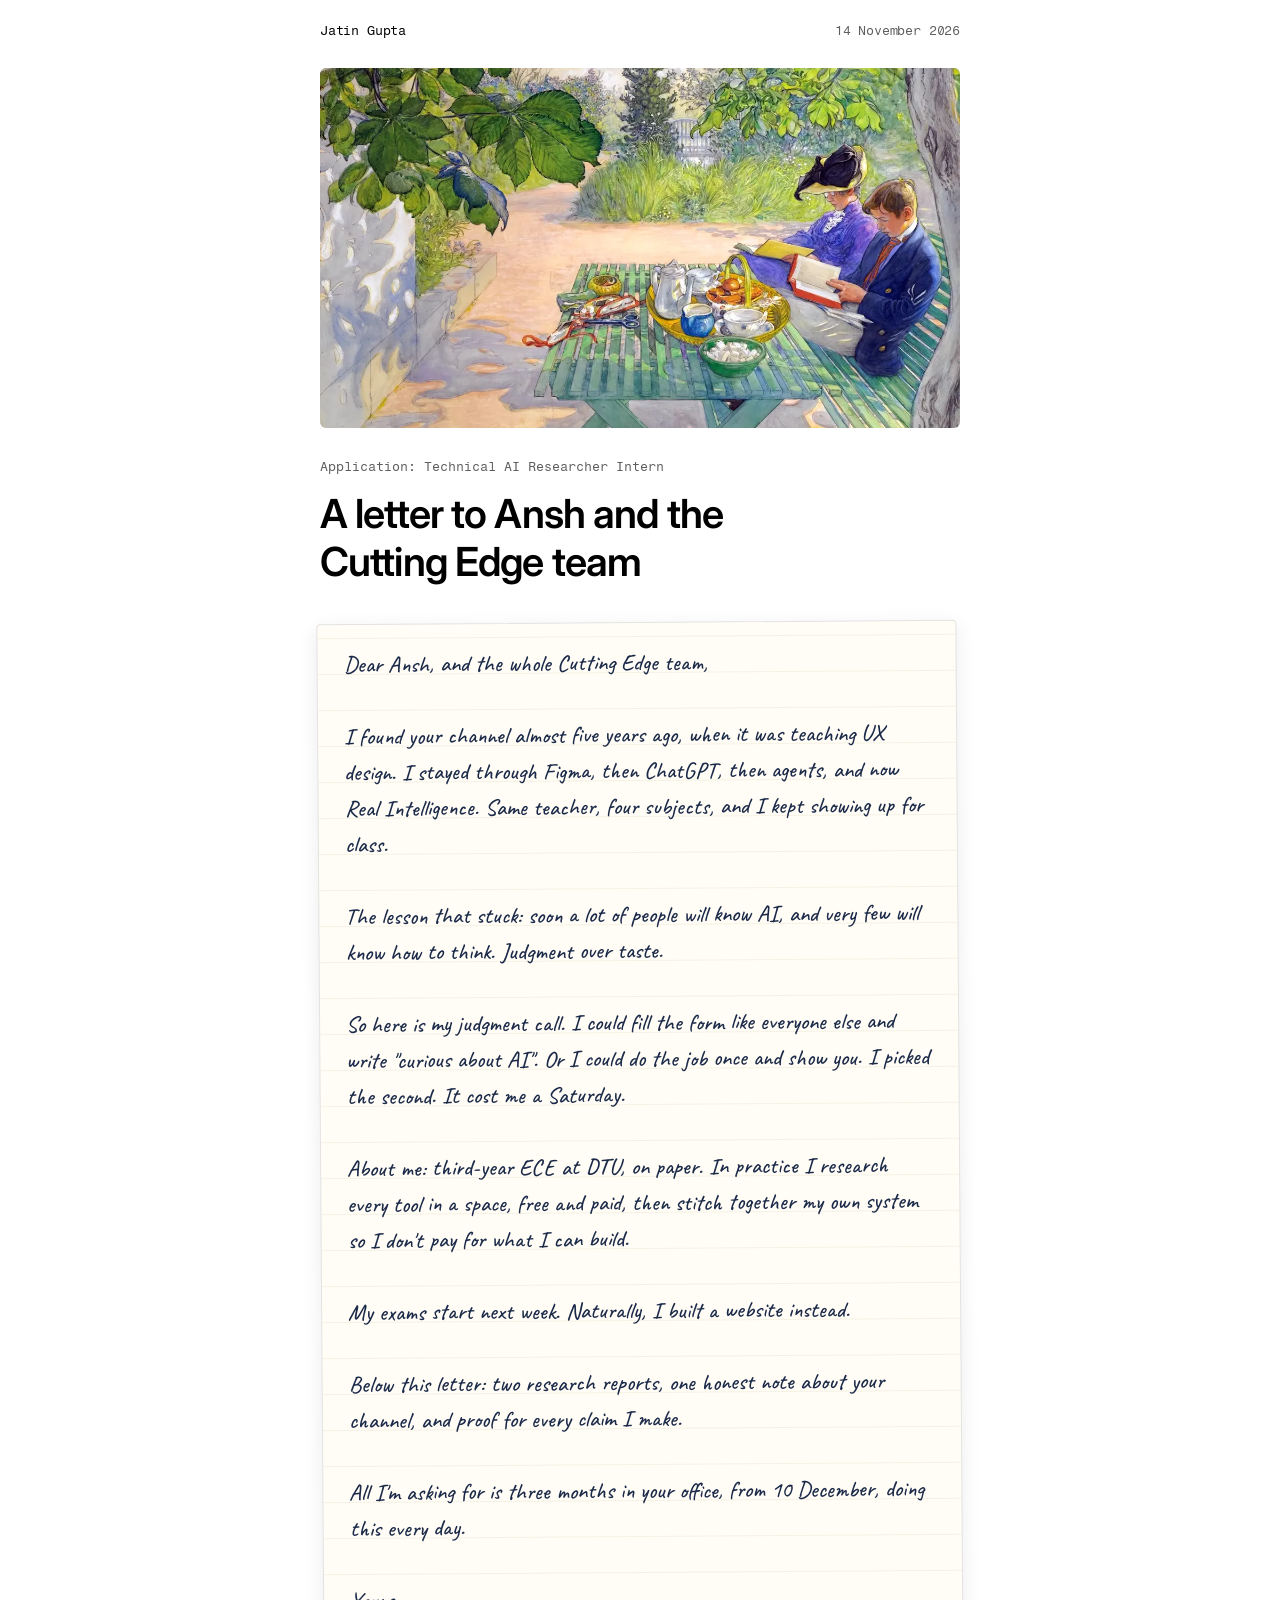
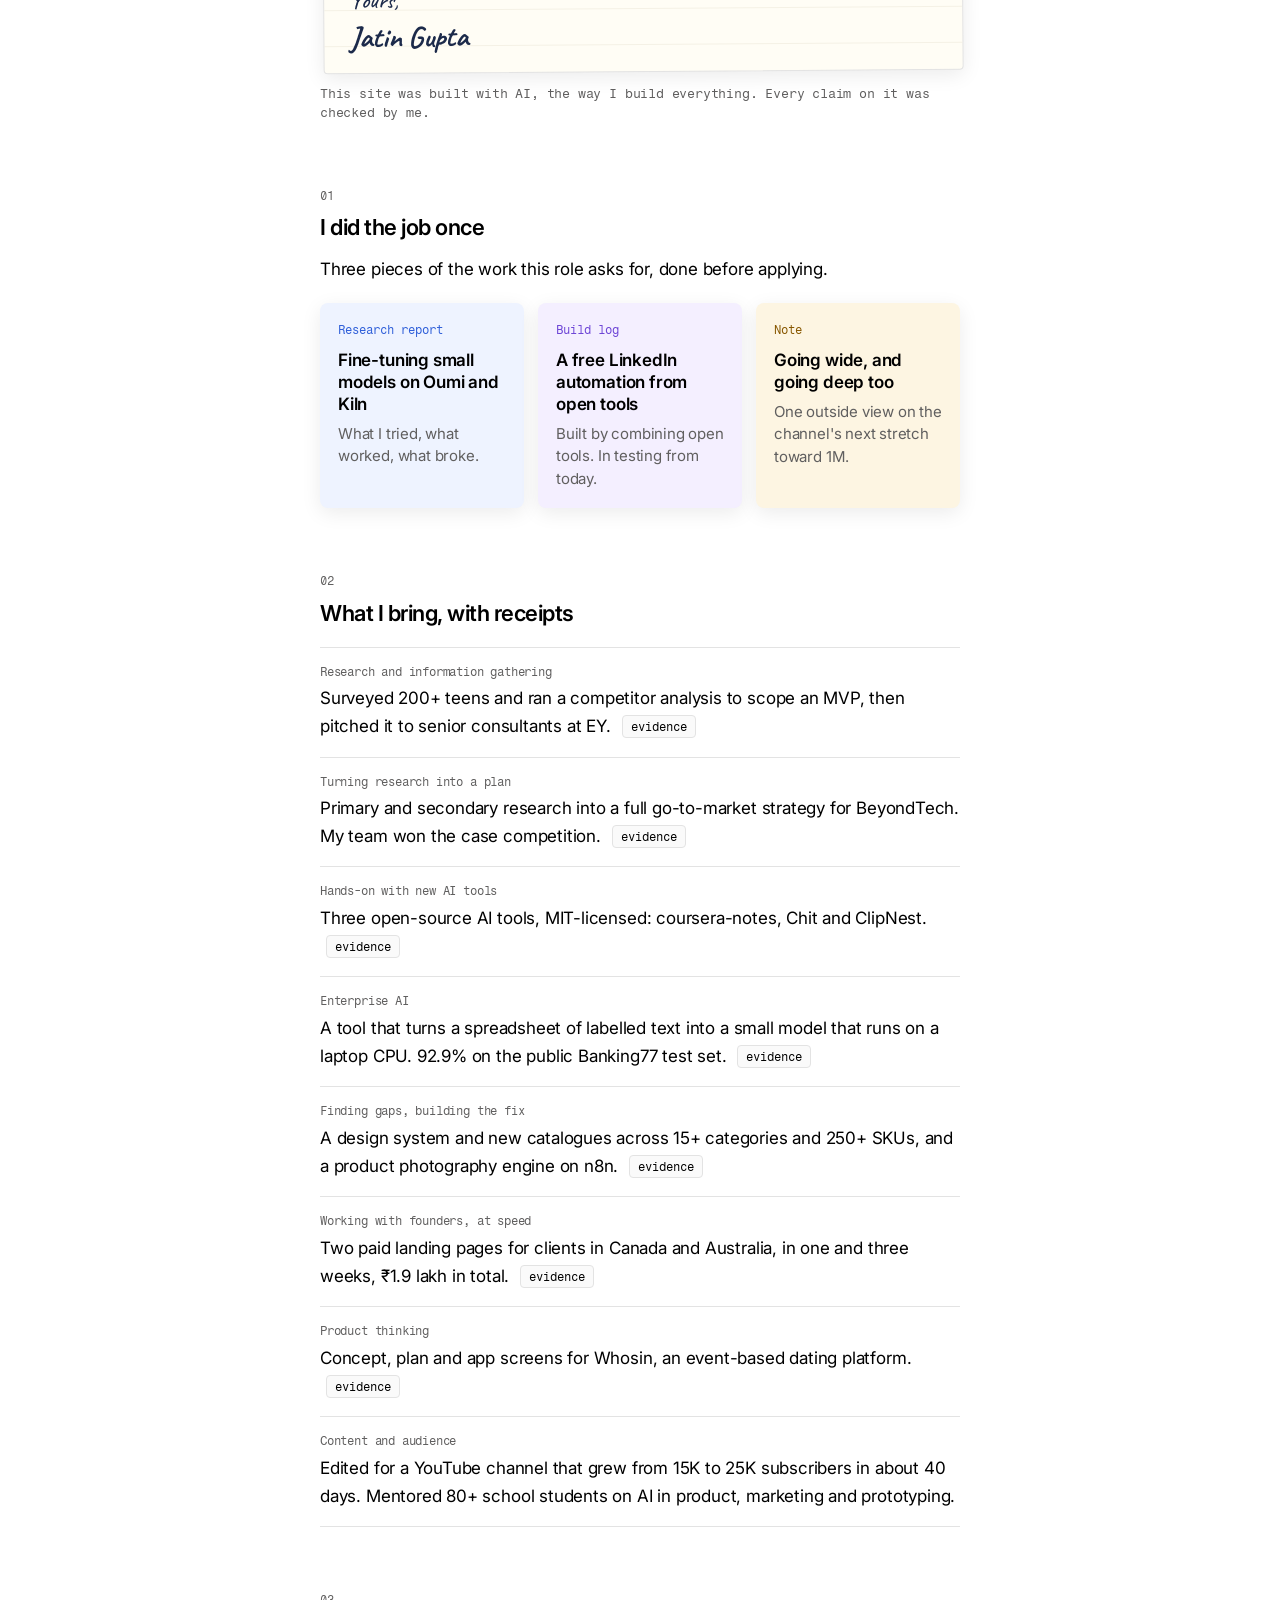
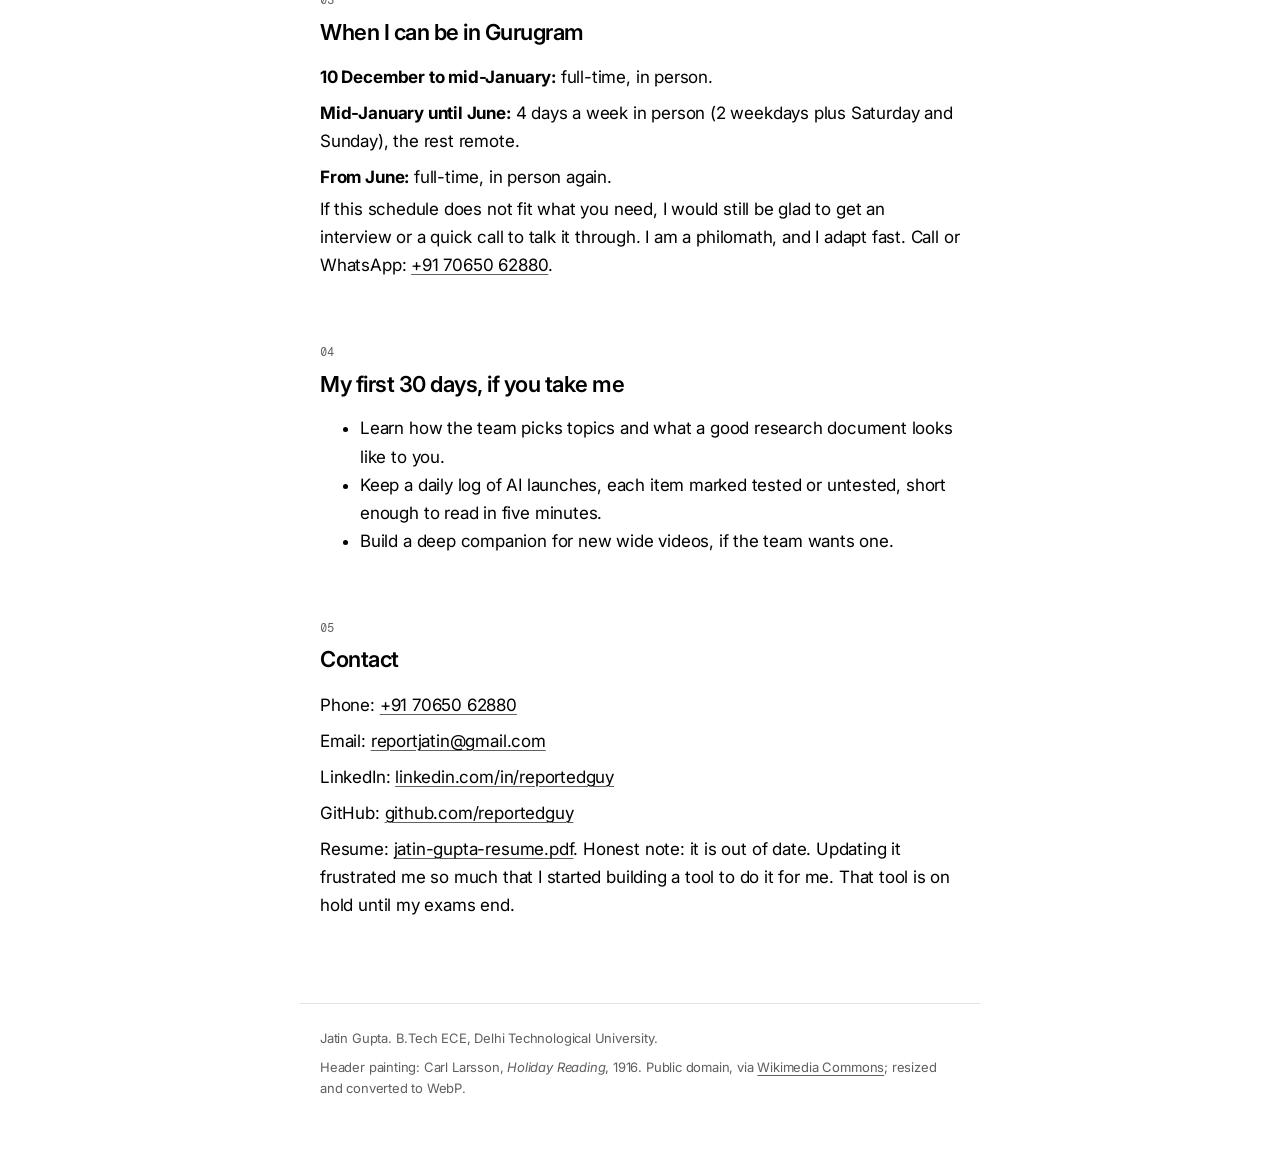
==== index.html @ 4904920e "Add call request and mobile number Co-Authored-By: Claude Fable 5.2 <noreply@anthropic.com>" ====
<!doctype html>
<html lang="en">
<head>
<meta charset="utf-8">
<meta name="viewport" content="width=device-width, initial-scale=1">
<title>Letter to Cutting Edge</title>
<meta name="description" content="Jatin Gupta's application for the Technical AI Researcher Intern role at The Cutting Edge Group, with the work behind it.">
<link rel="preconnect" href="https://fonts.googleapis.com">
<link rel="stylesheet" href="https://fonts.googleapis.com/css2?family=Caveat:wght@500;700&display=swap">
<link rel="stylesheet" href="assets/site.css">
</head>
<body>

<header class="site-head">
  <a href="index.html">Jatin Gupta</a>
  <span>14 November 2026</span>
</header>

<main class="wrap">

  <section class="hero">
    <figure>
      <img src="assets/art/reading.webp" width="1200" height="822" alt="Carl Larsson, Holiday Reading (1916): a girl reading on a sunlit wooden porch">
    </figure>
    <p class="kicker">Application: Technical AI Researcher Intern</p>
    <h1>A letter to Ansh and the Cutting Edge team</h1>
  </section>

  <section class="letter" aria-label="Letter">
    <div class="letter-body">
      <p>Dear Ansh, and the whole Cutting Edge team,</p>
      <p>I found your channel almost five years ago, when it was teaching UX design. I stayed through Figma, then ChatGPT, then agents, and now Real Intelligence. Same teacher, four subjects, and I kept showing up for class.</p>
      <p>The lesson that stuck: soon a lot of people will know AI, and very few will know how to think. Judgment over taste.</p>
      <p>So here is my judgment call. I could fill the form like everyone else and write "curious about AI". Or I could do the job once and show you. I picked the second. It cost me a Saturday.</p>
      <p>About me: third-year ECE at DTU, on paper. In practice I research every tool in a space, free and paid, then stitch together my own system so I don't pay for what I can build.</p>
      <p>My exams start next week. Naturally, I built a website instead.</p>
      <p>Below this letter: two research reports, one honest note about your channel, and proof for every claim I make.</p>
      <p>All I'm asking for is three months in your office, from 10 December, doing this every day.</p>
      <p>Yours,</p>
    </div>
    <p class="sign">Jatin Gupta</p>
  </section>
  <p class="letter-note">This site was built with AI, the way I build everything. Every claim on it was checked by me.</p>

  <span class="label">01</span>
  <h2>I did the job once</h2>
  <p>Three pieces of the work this role asks for, done before applying.</p>
  <div class="cards">
    <a class="card t-blue" href="research/finetuning.html">
      <span class="mono">Research report</span>
      <strong>Fine-tuning small models on Oumi and Kiln</strong>
      <span>What I tried, what worked, what broke.</span>
    </a>
    <a class="card t-violet" href="research/linkedin-automation.html">
      <span class="mono">Build log</span>
      <strong>A free LinkedIn automation from open tools</strong>
      <span>Built by combining open tools. In testing from today.</span>
    </a>
    <a class="card t-amber" href="research/depth-note.html">
      <span class="mono">Note</span>
      <strong>Going wide, and going deep too</strong>
      <span>One outside view on the channel's next stretch toward 1M.</span>
    </a>
  </div>

  <span class="label">02</span>
  <h2>What I bring, with receipts</h2>
  <ul class="claims">
    <li><span class="need">Research and information gathering</span>
      Surveyed 200+ teens and ran a competitor analysis to scope an MVP, then pitched it to senior consultants at EY.
      <a class="evidence" href="work/teenfit.html">evidence</a></li>
    <li><span class="need">Turning research into a plan</span>
      Primary and secondary research into a full go-to-market strategy for BeyondTech. My team won the case competition.
      <a class="evidence" href="work/gtm-case.html">evidence</a></li>
    <li><span class="need">Hands-on with new AI tools</span>
      Three open-source AI tools, MIT-licensed: coursera-notes, Chit and ClipNest.
      <a class="evidence" href="work/open-source.html">evidence</a></li>
    <li><span class="need">Enterprise AI</span>
      A tool that turns a spreadsheet of labelled text into a small model that runs on a laptop CPU. 92.9% on the public Banking77 test set.
      <a class="evidence" href="work/model-training.html">evidence</a></li>
    <li><span class="need">Finding gaps, building the fix</span>
      A design system and new catalogues across 15+ categories and 250+ SKUs, and a product photography engine on n8n.
      <a class="evidence" href="work/huminex.html">evidence</a></li>
    <li><span class="need">Working with founders, at speed</span>
      Two paid landing pages for clients in Canada and Australia, in one and three weeks, ₹1.9 lakh in total.
      <a class="evidence" href="work/agency.html">evidence</a></li>
    <li><span class="need">Product thinking</span>
      Concept, plan and app screens for Whosin, an event-based dating platform.
      <a class="evidence" href="work/whosin.html">evidence</a></li>
    <li><span class="need">Content and audience</span>
      Edited for a YouTube channel that grew from 15K to 25K subscribers in about 40 days. Mentored 80+ school students on AI in product, marketing and prototyping.</li>
  </ul>

  <span class="label">03</span>
  <h2>When I can be in Gurugram</h2>
  <ul class="facts">
    <li><strong>10 December to mid-January:</strong> full-time, in person.</li>
    <li><strong>Mid-January until June:</strong> 4 days a week in person (2 weekdays plus Saturday and Sunday), the rest remote.</li>
    <li><strong>From June:</strong> full-time, in person again.</li>
  </ul>
  <p>If this schedule does not fit what you need, I would still be glad to get an interview or a quick call to talk it through. I am a philomath, and I adapt fast. Call or WhatsApp: <a href="tel:+917065062880">+91 70650 62880</a>.</p>

  <span class="label">04</span>
  <h2>My first 30 days, if you take me</h2>
  <ul>
    <li>Learn how the team picks topics and what a good research document looks like to you.</li>
    <li>Keep a daily log of AI launches, each item marked tested or untested, short enough to read in five minutes.</li>
    <li>Build a deep companion for new wide videos, if the team wants one.</li>
  </ul>

  <span class="label">05</span>
  <h2>Contact</h2>
  <ul class="facts">
    <li>Phone: <a href="tel:+917065062880">+91 70650 62880</a></li>
    <li>Email: <a href="mailto:reportjatin@gmail.com">reportjatin@gmail.com</a></li>
    <li>LinkedIn: <a href="https://www.linkedin.com/in/reportedguy/" target="_blank" rel="noopener">linkedin.com/in/reportedguy</a></li>
    <li>GitHub: <a href="https://github.com/reportedguy" target="_blank" rel="noopener">github.com/reportedguy</a></li>
    <li>Resume: <a href="assets/jatin-gupta-resume.pdf">jatin-gupta-resume.pdf</a>. Honest note: it is out of date. Updating it frustrated me so much that I started building a tool to do it for me. That tool is on hold until my exams end.</li>
  </ul>

</main>

<footer class="site-foot">
  <p>Jatin Gupta. B.Tech ECE, Delhi Technological University.</p>
  <p>Header painting: Carl Larsson, <em>Holiday Reading</em>, 1916. Public domain, via <a href="https://commons.wikimedia.org/wiki/File:Carl_Larsson_Holiday_reading_1916.jpg" target="_blank" rel="noopener">Wikimedia Commons</a>; resized and converted to WebP.</p>
</footer>

</body>
</html>
---- assets/site.css ----
@import url('https://fonts.googleapis.com/css2?family=Fragment+Mono&family=Inter:wght@400;500;600&display=swap');

:root {
  --sans: 'Inter', ui-sans-serif, system-ui, sans-serif;
  --mono: 'Fragment Mono', ui-monospace, monospace;
  --ink: #000;
  --ink-2: #605f5f;
  --quiet: #605f5f; /* #8a8a8a fails AA on white */
  --canvas: #fff;
  --tray: #f4f4f4;
  --tray-2: #fafafa;
  --line: #e3e3e3;
  --blue: #517ffc; --blue-ink: #2f5fd9;
  --violet: #a17afc; --violet-ink: #6d45d6;
  --amber: #f2ac13; --amber-ink: #885800;
  --pink: #fc7998; --pink-ink: #c0335a;
  --olive: #d3d966; --olive-ink: #5c6116;
  --sky: #96dcff; --sky-ink: #1d6e98;
  --shadow-card: 0 5px 20px rgba(0, 0, 0, .08);
  --col: 640px;
}

* { box-sizing: border-box; }

html { min-width: 320px; -webkit-text-size-adjust: 100%; }

body {
  margin: 0;
  background: var(--canvas);
  color: var(--ink);
  font: 400 17px/1.65 var(--sans);
  letter-spacing: -0.011em;
  -webkit-font-smoothing: antialiased;
  text-rendering: optimizeLegibility;
}

::selection { background: #f1f6ff; }

a { color: inherit; text-decoration: underline; text-decoration-color: var(--quiet); text-underline-offset: 3px; text-decoration-thickness: 1px; }
a:hover { text-decoration-color: var(--ink); }
a:focus-visible, .evidence:focus-visible, .card:focus-visible { outline: 2px solid var(--blue); outline-offset: 3px; border-radius: 4px; }

img { max-width: 100%; height: auto; display: block; }

h1, h2, h3 { font-weight: 600; line-height: 1.2; letter-spacing: -0.022em; margin: 0; }
h1 { font-size: clamp(30px, 6vw, 40px); }
h2 { font-size: 22px; margin: 56px 0 14px; }
h3 { font-size: 17px; margin: 28px 0 8px; }
p { margin: 0 0 16px; }

.mono, .meta, .label, .evidence, .back, .kicker { font-family: var(--mono); letter-spacing: 0; }

/* ---------- page shell ---------- */
.wrap, .doc { max-width: calc(var(--col) + 40px); margin: 0 auto; padding: 0 20px; }

.site-head {
  display: flex; justify-content: space-between; align-items: baseline; gap: 12px;
  max-width: calc(var(--col) + 40px); margin: 0 auto; padding: 22px 20px 0;
  font: 13px/1.4 var(--mono); color: var(--ink-2);
}
.site-head a { text-decoration: none; color: var(--ink); }

/* ---------- letter header ---------- */
.hero { margin: 28px 0 36px; }
.hero figure { margin: 0 0 28px; border-radius: 6px; overflow: hidden; background: var(--tray); }
.hero img { width: 100%; aspect-ratio: 16 / 9; object-fit: cover; object-position: 50% 40%; }
.kicker { font-size: 13px; color: var(--ink-2); margin: 0 0 12px; }
.hero h1 { max-width: 18ch; }

/* ---------- letter slot ---------- */
.letter { margin: 0 0 12px; }
.draft { background: var(--tray); border: 1px dashed var(--quiet); border-radius: 6px; padding: 16px 18px; font-size: 15px; }
.draft p:last-child, .draft ol:last-child { margin-bottom: 0; }
.letter-note { font: 13px/1.5 var(--mono); color: var(--ink-2); margin: 12px 0 0; }
.sign { margin-top: 20px; }

/* ---------- section labels ---------- */
.label { display: block; font-size: 12px; text-transform: uppercase; color: var(--quiet); margin: 64px 0 8px; }
.label + h2 { margin-top: 0; }

/* ---------- cards ---------- */
.cards { display: grid; gap: 14px; grid-template-columns: 1fr; margin: 20px 0 0; }
@media (min-width: 640px) { .cards { grid-template-columns: repeat(3, 1fr); } }
.card {
  display: flex; flex-direction: column; gap: 8px;
  padding: 18px; border-radius: 8px; text-decoration: none;
  background: var(--tint, var(--tray)); box-shadow: var(--shadow-card);
  transition: transform .15s ease;
}
.card:hover { transform: translateY(-2px); }
.card .mono { font-size: 12px; color: var(--tint-ink, var(--ink-2)); }
.card strong { font-weight: 600; font-size: 17px; line-height: 1.3; }
.card span:last-child { font-size: 15px; color: var(--ink-2); line-height: 1.5; }
.t-blue { --tint: #eef3ff; --tint-ink: var(--blue-ink); }
.t-violet { --tint: #f4efff; --tint-ink: var(--violet-ink); }
.t-amber { --tint: #fdf5e2; --tint-ink: var(--amber-ink); }
.t-pink { --tint: #fff0f3; --tint-ink: var(--pink-ink); }
.t-olive { --tint: #f7f8e3; --tint-ink: var(--olive-ink); }
.t-sky { --tint: #eef9ff; --tint-ink: var(--sky-ink); }

/* ---------- claims with evidence buttons ---------- */
.claims { list-style: none; padding: 0; margin: 20px 0 0; border-top: 1px solid var(--line); }
.claims li { padding: 16px 0; border-bottom: 1px solid var(--line); }
.claims .need { display: block; font: 12px/1.4 var(--mono); color: var(--quiet); margin-bottom: 4px; }
.evidence {
  display: inline-block; white-space: nowrap; margin-left: 6px;
  font-size: 12px; line-height: 1; padding: 5px 8px 4px; border-radius: 4px;
  border: 1px solid var(--line); background: var(--tray-2); color: var(--ink); text-decoration: none;
  vertical-align: 1px;
}
.evidence:hover { background: var(--ink); border-color: var(--ink); color: #fff; }

.facts { list-style: none; padding: 0; margin: 0; }
.facts li { padding: 4px 0; }

/* ---------- footer ---------- */
.site-foot {
  max-width: calc(var(--col) + 40px); margin: 80px auto 0; padding: 24px 20px 48px;
  border-top: 1px solid var(--line); font-size: 13px; color: var(--quiet); line-height: 1.6;
}
.site-foot p { margin: 0 0 8px; }

/* ---------- report / evidence pages (main.doc) ---------- */
.doc { padding-top: 32px; }
.doc .back { display: inline-block; font-size: 13px; color: var(--ink-2); text-decoration: none; margin-bottom: 32px; }
.doc .back:hover { color: var(--ink); }
.doc .meta { font-size: 13px; color: var(--quiet); margin: 0 0 10px; }
.doc h1 { margin-bottom: 16px; }
.doc .lede { font-size: 19px; line-height: 1.55; color: var(--ink-2); margin-bottom: 8px; }
.doc h2 { margin-top: 44px; }
.doc ul, .doc ol { padding-left: 22px; margin: 0 0 16px; }
.doc li { margin: 0 0 6px; }
.doc li::marker { color: var(--quiet); }
.doc blockquote { margin: 20px 0; padding: 14px 18px; border: 1px solid var(--line); border-radius: 8px; background: var(--tray-2); color: var(--ink-2); }
.doc blockquote p:last-child { margin-bottom: 0; }
.doc code { font: 14px var(--mono); background: var(--tray); padding: 1px 5px; border-radius: 3px; }
.doc aside.callout { background: var(--tray); border-radius: 8px; padding: 16px 18px; margin: 24px 0; font-size: 15px; }
.doc aside.callout > :last-child { margin-bottom: 0; }
.doc figure { margin: 24px 0; }
.doc figcaption { font: 12px/1.5 var(--mono); color: var(--quiet); margin-top: 8px; }

/* tables scroll sideways on phones instead of breaking the page */
.doc table {
  display: block; max-width: 100%; overflow-x: auto; -webkit-overflow-scrolling: touch;
  border-collapse: collapse; margin: 20px 0 24px; font-size: 14px; line-height: 1.45;
}
.doc th, .doc td { text-align: left; vertical-align: top; padding: 9px 12px; border-bottom: 1px solid var(--line); min-width: 150px; }
.doc th { font: 12px/1.4 var(--mono); color: var(--ink-2); background: var(--tray-2); border-bottom-color: var(--ink); white-space: nowrap; }

.links { list-style: none; padding: 0 !important; }
.links li { margin-bottom: 10px; }

@media (max-width: 480px) {
  body { font-size: 16px; }
  h2 { font-size: 20px; }
  .doc .lede { font-size: 17px; }
  .label { margin-top: 52px; }
}

@media (prefers-reduced-motion: reduce) { .card { transition: none; } }

/* ---------- handwritten letter ---------- */
.letter { background: #fffdf5 linear-gradient(transparent 35px, #e9e4d4 36px) 0 14px / 100% 36px; border: 1px solid var(--line); border-radius: 4px; box-shadow: var(--shadow-card, 0 5px 20px rgba(0,0,0,.08)); padding: 22px 26px 18px; transform: rotate(-0.4deg); }
.letter-body p { font: 500 23px/36px 'Caveat', cursive; letter-spacing: 0; color: #1c2a4a; margin: 0 0 36px; }
.letter .sign { font: 700 30px/36px 'Caveat', cursive; color: #1c2a4a; margin: -36px 0 0; }
@media (max-width: 480px) { .letter { padding: 22px 16px 18px; transform: none; } .letter-body p { font-size: 21px; } }
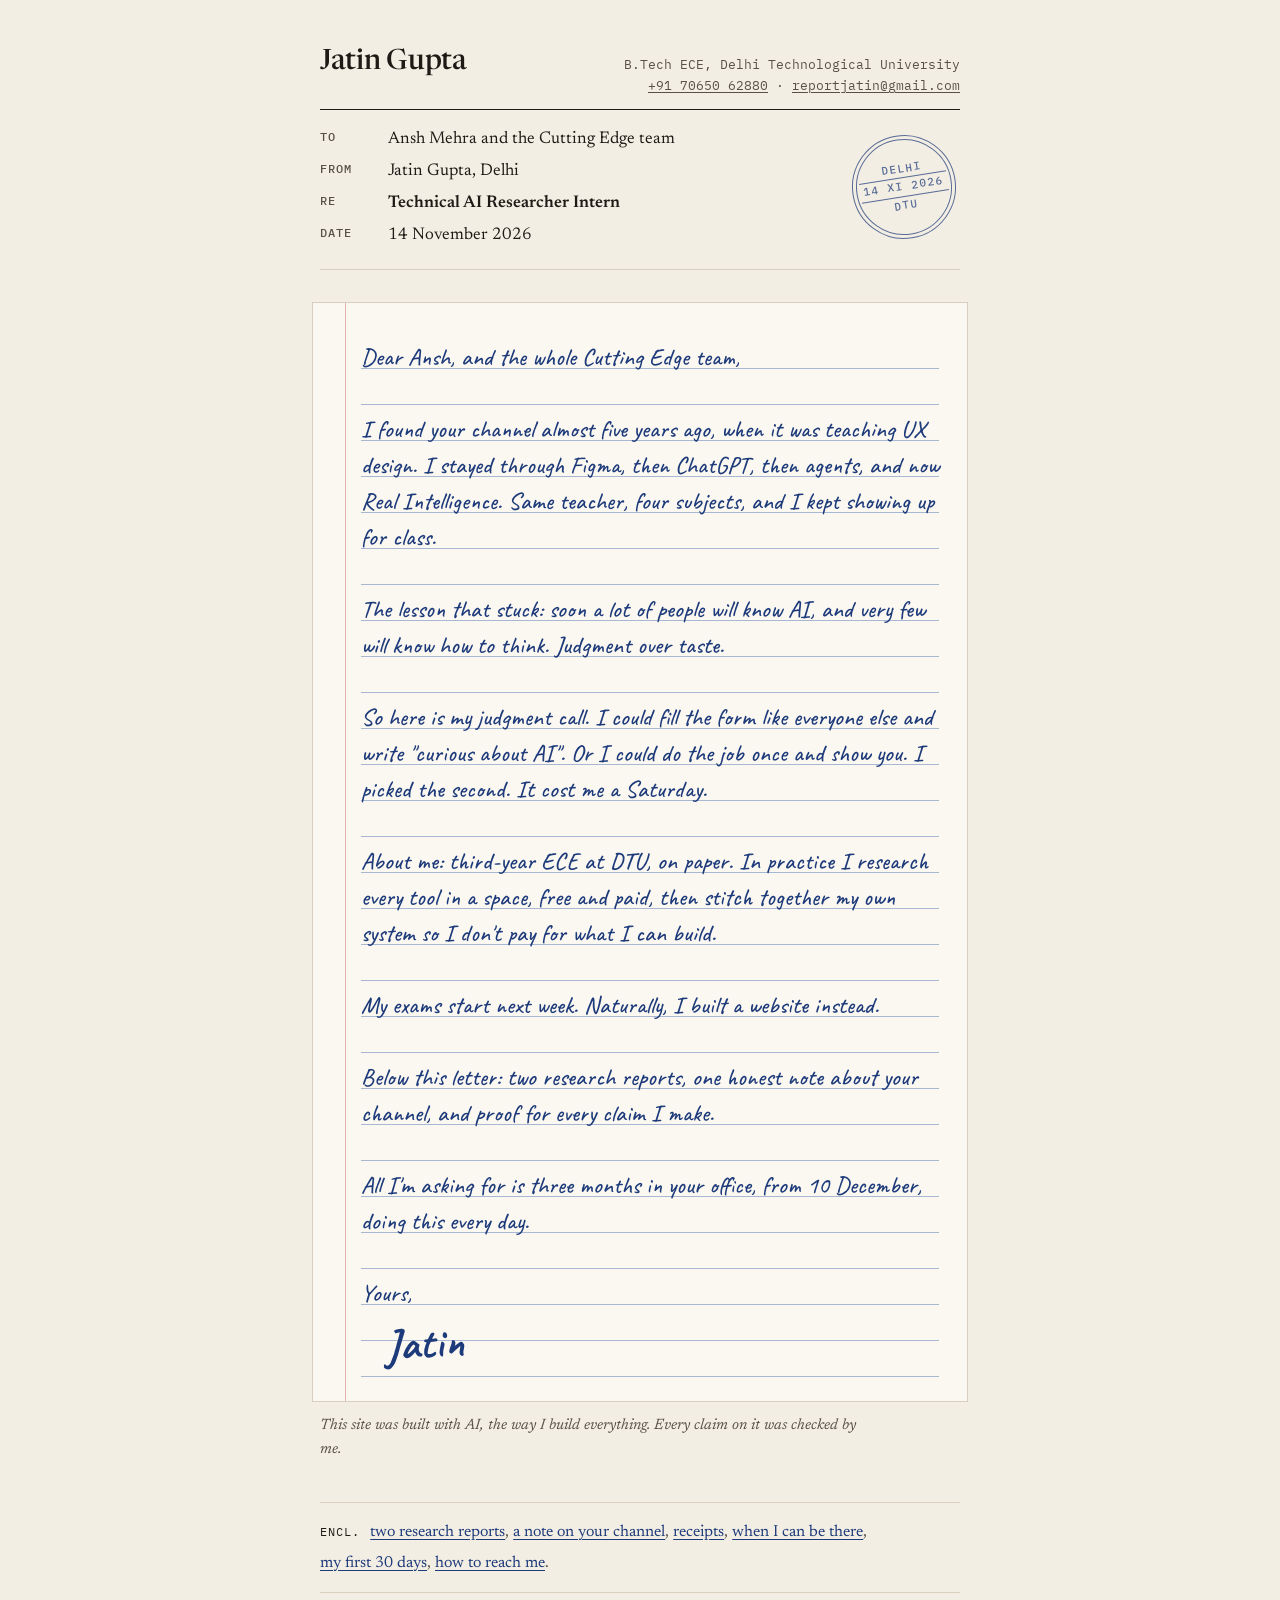
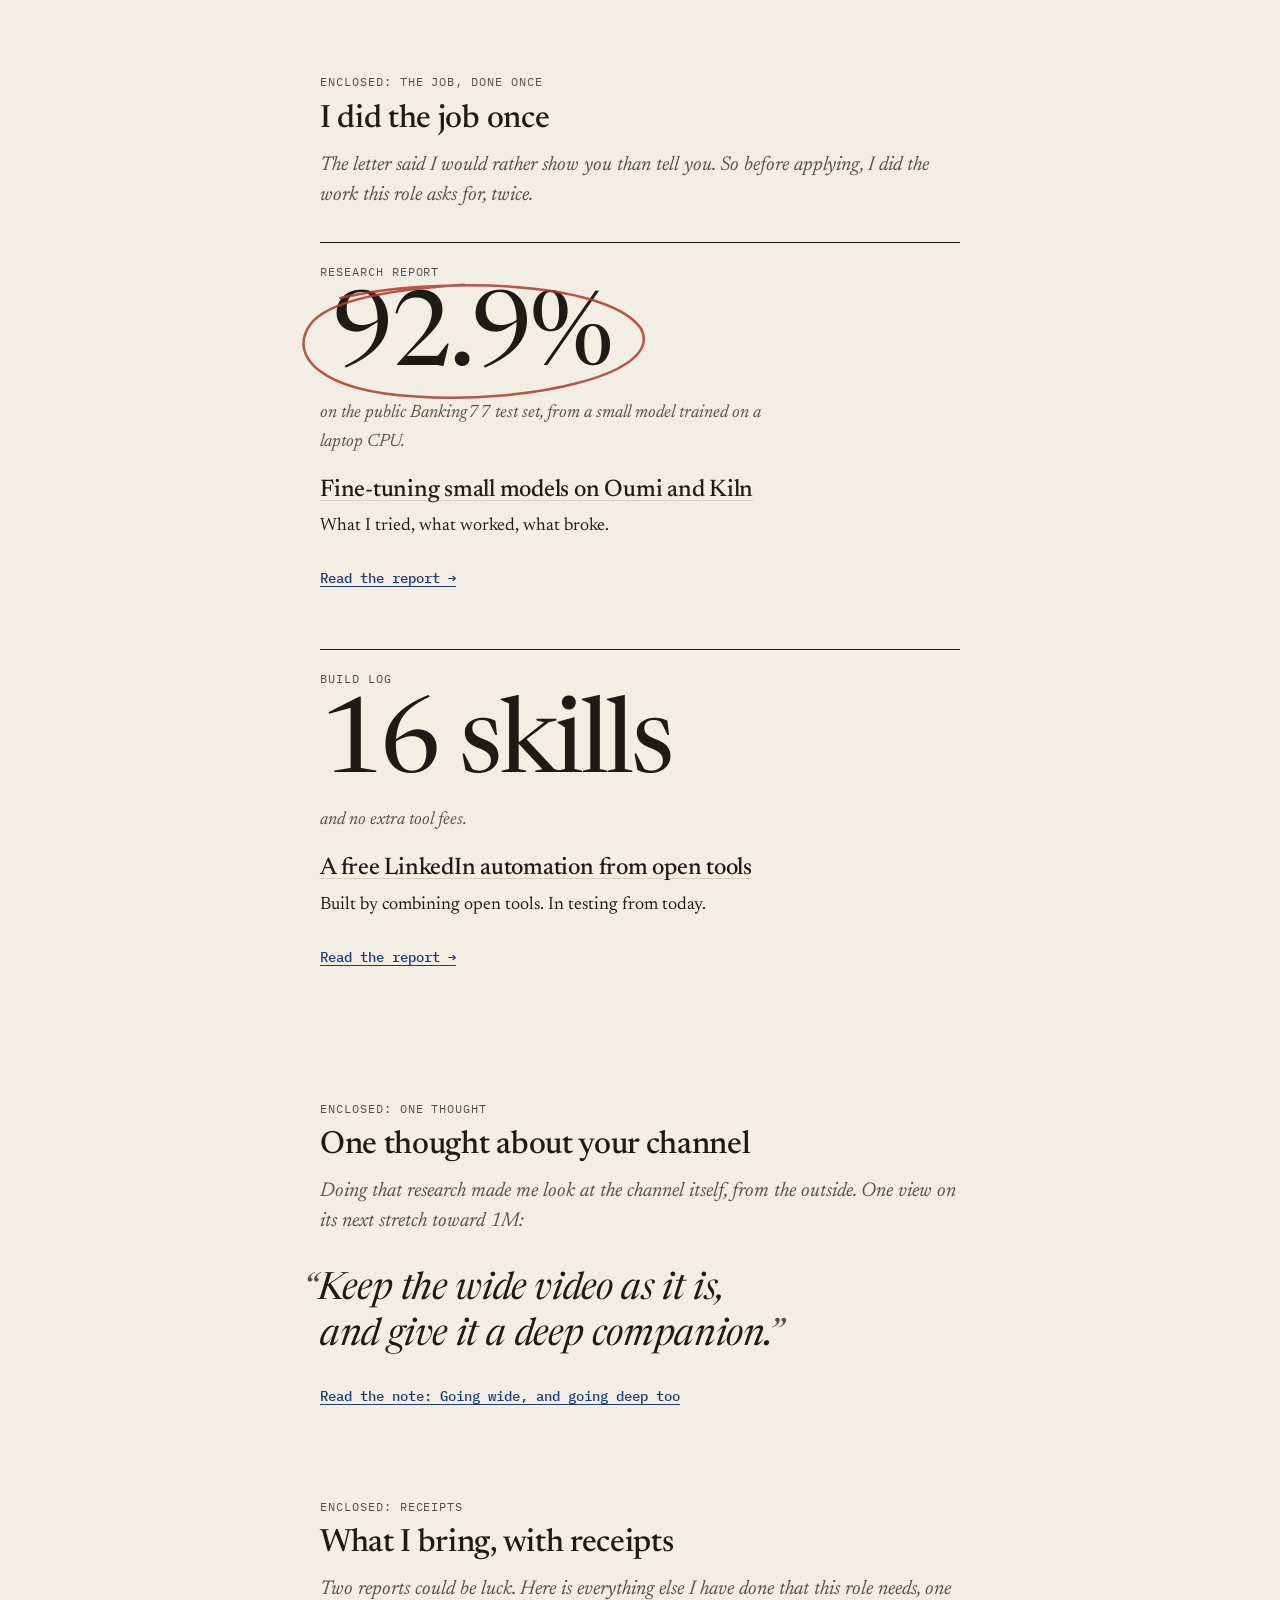
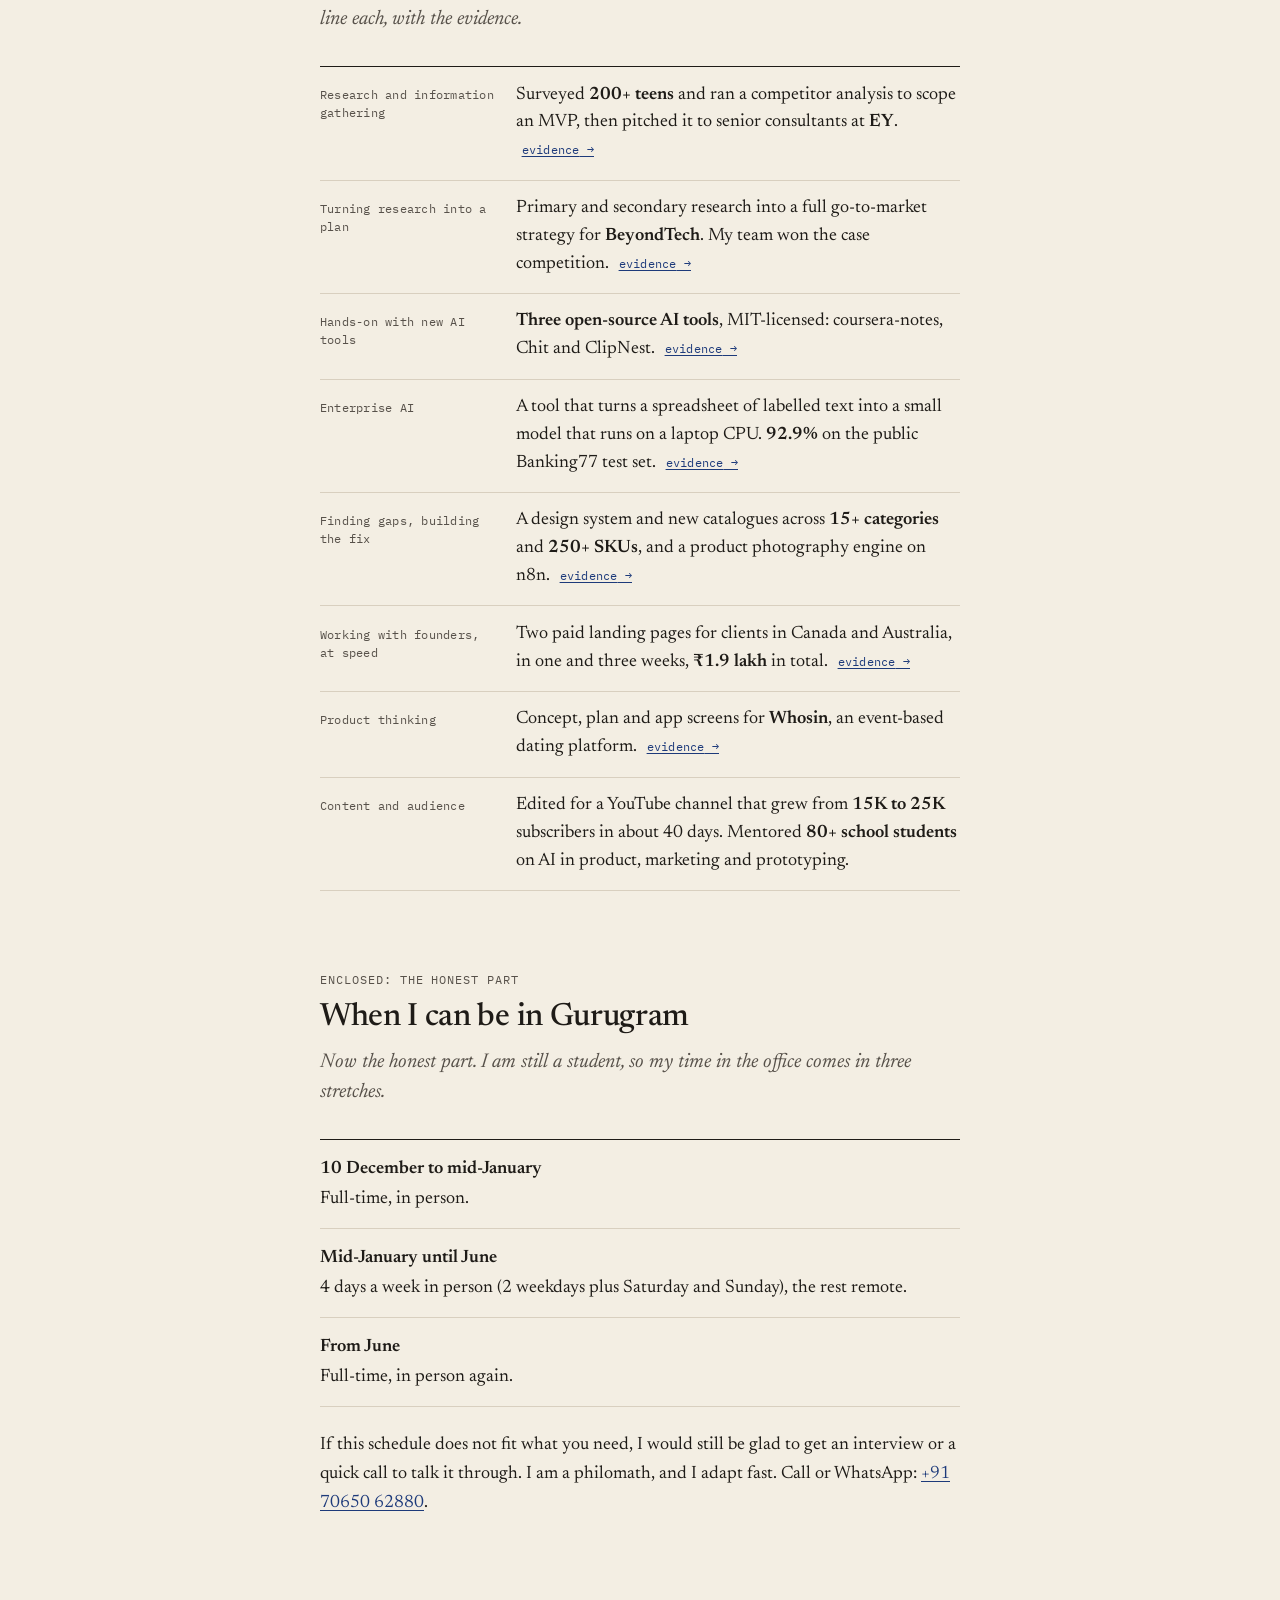
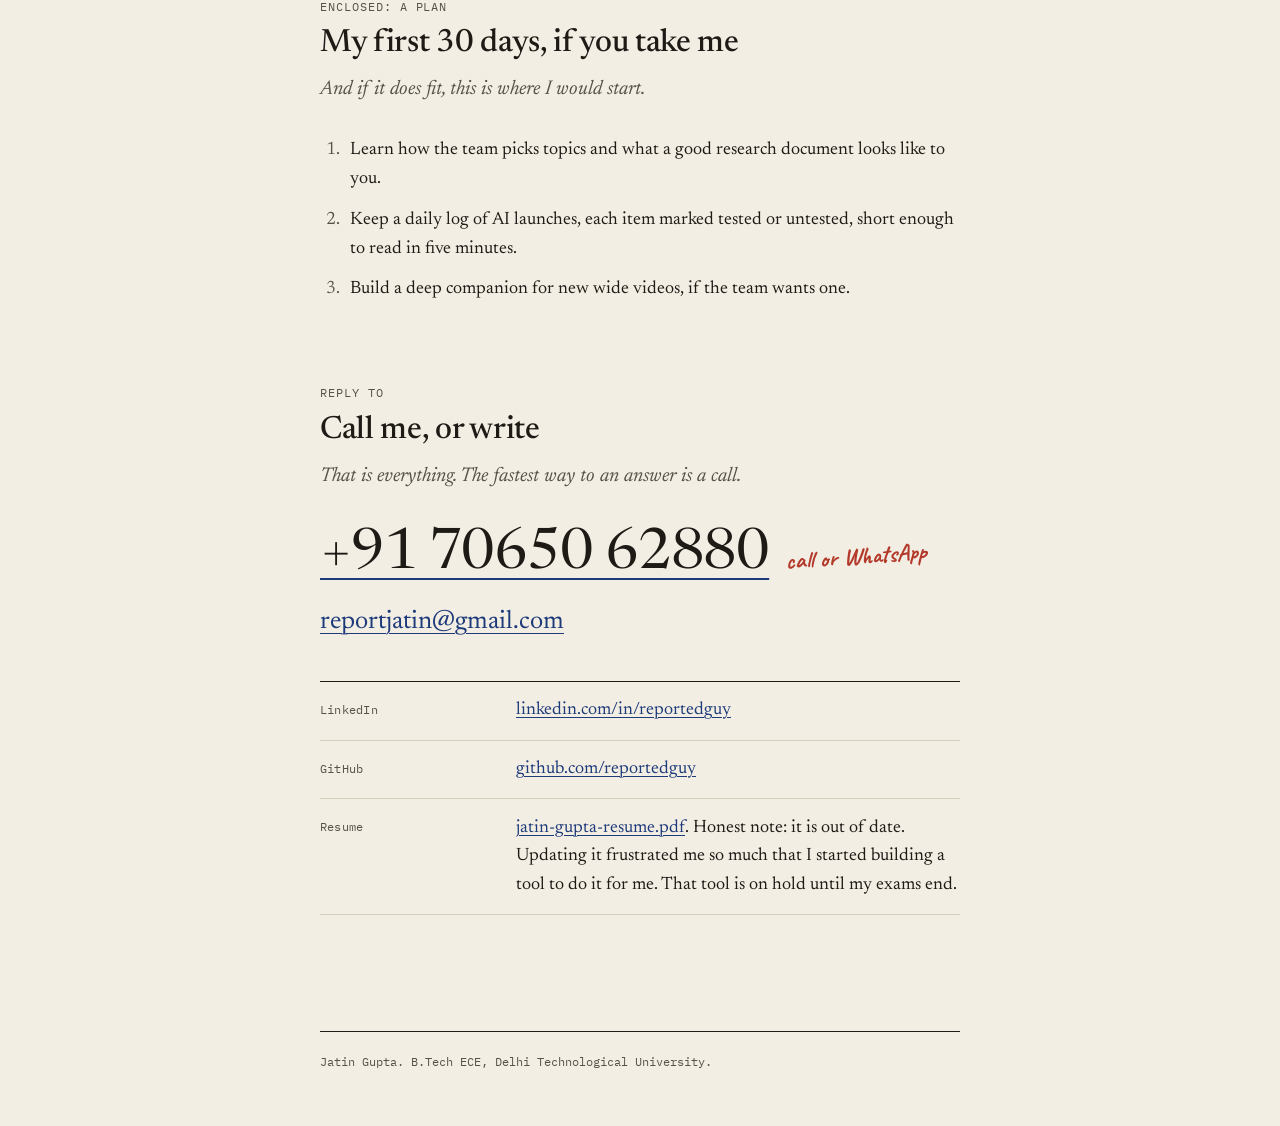
==== commit efd38179: "Redesign as a letter with enclosures Co-Authored-By: Claude Fable 5.2 <noreply@anthropic.com>" ====
--- a/index.html
+++ b/index.html
@@ -6,27 +6,33 @@
 <title>Letter to Cutting Edge</title>
 <meta name="description" content="Jatin Gupta's application for the Technical AI Researcher Intern role at The Cutting Edge Group, with the work behind it.">
 <link rel="preconnect" href="https://fonts.googleapis.com">
-<link rel="stylesheet" href="https://fonts.googleapis.com/css2?family=Caveat:wght@500;700&display=swap">
+<link rel="preconnect" href="https://fonts.gstatic.com" crossorigin>
+<link rel="stylesheet" href="https://fonts.googleapis.com/css2?family=Caveat:wght@500;700&family=IBM+Plex+Mono:wght@400;500&family=Newsreader:ital,opsz,wght@0,6..72,400;0,6..72,500;0,6..72,600;1,6..72,400;1,6..72,500&display=swap">
 <link rel="stylesheet" href="assets/site.css">
 </head>
-<body>
-
-<header class="site-head">
-  <a href="index.html">Jatin Gupta</a>
-  <span>14 November 2026</span>
-</header>
+<body class="home">
 
 <main class="wrap">
 
-  <section class="hero">
-    <figure>
-      <img src="assets/art/reading.webp" width="1200" height="822" alt="Carl Larsson, Holiday Reading (1916): a girl reading on a sunlit wooden porch">
-    </figure>
-    <p class="kicker">Application: Technical AI Researcher Intern</p>
-    <h1>A letter to Ansh and the Cutting Edge team</h1>
-  </section>
+  <header class="letterhead">
+    <div class="lh-top">
+      <p class="lh-name">Jatin Gupta</p>
+      <p class="lh-addr">B.Tech ECE, Delhi Technological University<br>
+        <a href="tel:+917065062880">+91 70650 62880</a> · <a href="mailto:reportjatin@gmail.com">reportjatin@gmail.com</a></p>
+    </div>
 
-  <section class="letter" aria-label="Letter">
+    <div class="memo">
+      <dl>
+        <dt>To</dt><dd>Ansh Mehra and the Cutting Edge team</dd>
+        <dt>From</dt><dd>Jatin Gupta, Delhi</dd>
+        <dt>Re</dt><dd><strong>Technical AI Researcher Intern</strong></dd>
+        <dt>Date</dt><dd><time datetime="2026-11-14">14 November 2026</time></dd>
+      </dl>
+      <div class="postmark" aria-hidden="true"><span>Delhi</span><span>14 XI 2026</span><span>DTU</span></div>
+    </div>
+  </header>
+
+  <article class="letter" aria-label="Letter">
     <div class="letter-body">
       <p>Dear Ansh, and the whole Cutting Edge team,</p>
       <p>I found your channel almost five years ago, when it was teaching UX design. I stayed through Figma, then ChatGPT, then agents, and now Real Intelligence. Same teacher, four subjects, and I kept showing up for class.</p>
@@ -37,92 +43,126 @@
       <p>Below this letter: two research reports, one honest note about your channel, and proof for every claim I make.</p>
       <p>All I'm asking for is three months in your office, from 10 December, doing this every day.</p>
       <p>Yours,</p>
+      <p class="sign">Jatin</p>
     </div>
-    <p class="sign">Jatin Gupta</p>
-  </section>
+  </article>
   <p class="letter-note">This site was built with AI, the way I build everything. Every claim on it was checked by me.</p>
 
-  <span class="label">01</span>
-  <h2>I did the job once</h2>
-  <p>Three pieces of the work this role asks for, done before applying.</p>
-  <div class="cards">
-    <a class="card t-blue" href="research/finetuning.html">
-      <span class="mono">Research report</span>
-      <strong>Fine-tuning small models on Oumi and Kiln</strong>
-      <span>What I tried, what worked, what broke.</span>
-    </a>
-    <a class="card t-violet" href="research/linkedin-automation.html">
-      <span class="mono">Build log</span>
-      <strong>A free LinkedIn automation from open tools</strong>
-      <span>Built by combining open tools. In testing from today.</span>
-    </a>
-    <a class="card t-amber" href="research/depth-note.html">
-      <span class="mono">Note</span>
-      <strong>Going wide, and going deep too</strong>
-      <span>One outside view on the channel's next stretch toward 1M.</span>
-    </a>
-  </div>
+  <nav class="encl" aria-label="Enclosures">
+    <span class="encl-label">Encl.</span>
+    <a href="#reports">two research reports</a>,
+    <a href="#channel">a note on your channel</a>,
+    <a href="#receipts">receipts</a>,
+    <a href="#when">when I can be there</a>,
+    <a href="#first-30">my first 30 days</a>,
+    <a href="#contact">how to reach me</a>.
+  </nav>
 
-  <span class="label">02</span>
-  <h2>What I bring, with receipts</h2>
-  <ul class="claims">
-    <li><span class="need">Research and information gathering</span>
-      Surveyed 200+ teens and ran a competitor analysis to scope an MVP, then pitched it to senior consultants at EY.
-      <a class="evidence" href="work/teenfit.html">evidence</a></li>
-    <li><span class="need">Turning research into a plan</span>
-      Primary and secondary research into a full go-to-market strategy for BeyondTech. My team won the case competition.
-      <a class="evidence" href="work/gtm-case.html">evidence</a></li>
-    <li><span class="need">Hands-on with new AI tools</span>
-      Three open-source AI tools, MIT-licensed: coursera-notes, Chit and ClipNest.
-      <a class="evidence" href="work/open-source.html">evidence</a></li>
-    <li><span class="need">Enterprise AI</span>
-      A tool that turns a spreadsheet of labelled text into a small model that runs on a laptop CPU. 92.9% on the public Banking77 test set.
-      <a class="evidence" href="work/model-training.html">evidence</a></li>
-    <li><span class="need">Finding gaps, building the fix</span>
-      A design system and new catalogues across 15+ categories and 250+ SKUs, and a product photography engine on n8n.
-      <a class="evidence" href="work/huminex.html">evidence</a></li>
-    <li><span class="need">Working with founders, at speed</span>
-      Two paid landing pages for clients in Canada and Australia, in one and three weeks, ₹1.9 lakh in total.
-      <a class="evidence" href="work/agency.html">evidence</a></li>
-    <li><span class="need">Product thinking</span>
-      Concept, plan and app screens for Whosin, an event-based dating platform.
-      <a class="evidence" href="work/whosin.html">evidence</a></li>
-    <li><span class="need">Content and audience</span>
-      Edited for a YouTube channel that grew from 15K to 25K subscribers in about 40 days. Mentored 80+ school students on AI in product, marketing and prototyping.</li>
-  </ul>
+  <section id="reports" class="part">
+    <p class="part-label">Enclosed: the job, done once</p>
+    <h2>I did the job once</h2>
+    <p class="opener">The letter said I would rather show you than tell you. So before applying, I did the work this role asks for, twice.</p>
 
-  <span class="label">03</span>
-  <h2>When I can be in Gurugram</h2>
-  <ul class="facts">
-    <li><strong>10 December to mid-January:</strong> full-time, in person.</li>
-    <li><strong>Mid-January until June:</strong> 4 days a week in person (2 weekdays plus Saturday and Sunday), the rest remote.</li>
-    <li><strong>From June:</strong> full-time, in person again.</li>
-  </ul>
-  <p>If this schedule does not fit what you need, I would still be glad to get an interview or a quick call to talk it through. I am a philomath, and I adapt fast. Call or WhatsApp: <a href="tel:+917065062880">+91 70650 62880</a>.</p>
+    <article class="exhibit">
+      <p class="ex-kind">Research report</p>
+      <p class="figure"><span class="circled">92.9%<svg viewBox="0 0 200 100" preserveAspectRatio="none" aria-hidden="true"><path d="M30 18 C 80 2, 170 4, 190 40 C 205 75, 130 98, 70 92 C 20 88, 2 62, 14 38 C 22 22, 50 12, 96 8"/></svg></span></p>
+      <p class="figure-cap">on the public Banking77 test set, from a small model trained on a laptop CPU.</p>
+      <h3><a href="research/finetuning.html">Fine-tuning small models on Oumi and Kiln</a></h3>
+      <p>What I tried, what worked, what broke.</p>
+      <a class="read" href="research/finetuning.html">Read the report</a>
+    </article>
 
-  <span class="label">04</span>
-  <h2>My first 30 days, if you take me</h2>
-  <ul>
-    <li>Learn how the team picks topics and what a good research document looks like to you.</li>
-    <li>Keep a daily log of AI launches, each item marked tested or untested, short enough to read in five minutes.</li>
-    <li>Build a deep companion for new wide videos, if the team wants one.</li>
-  </ul>
+    <article class="exhibit">
+      <p class="ex-kind">Build log</p>
+      <p class="figure">16 skills</p>
+      <p class="figure-cap">and no extra tool fees.</p>
+      <h3><a href="research/linkedin-automation.html">A free LinkedIn automation from open tools</a></h3>
+      <p>Built by combining open tools. In testing from today.</p>
+      <a class="read" href="research/linkedin-automation.html">Read the report</a>
+    </article>
+  </section>
 
-  <span class="label">05</span>
-  <h2>Contact</h2>
-  <ul class="facts">
-    <li>Phone: <a href="tel:+917065062880">+91 70650 62880</a></li>
-    <li>Email: <a href="mailto:reportjatin@gmail.com">reportjatin@gmail.com</a></li>
-    <li>LinkedIn: <a href="https://www.linkedin.com/in/reportedguy/" target="_blank" rel="noopener">linkedin.com/in/reportedguy</a></li>
-    <li>GitHub: <a href="https://github.com/reportedguy" target="_blank" rel="noopener">github.com/reportedguy</a></li>
-    <li>Resume: <a href="assets/jatin-gupta-resume.pdf">jatin-gupta-resume.pdf</a>. Honest note: it is out of date. Updating it frustrated me so much that I started building a tool to do it for me. That tool is on hold until my exams end.</li>
-  </ul>
+  <section id="channel" class="part">
+    <p class="part-label">Enclosed: one thought</p>
+    <h2>One thought about your channel</h2>
+    <p class="opener">Doing that research made me look at the channel itself, from the outside. One view on its next stretch toward 1M:</p>
+    <figure class="pull">
+      <blockquote><p>Keep the wide video as it is, and give it a deep companion.</p></blockquote>
+      <figcaption><a href="research/depth-note.html">Read the note: Going wide, and going deep too</a></figcaption>
+    </figure>
+  </section>
+
+  <section id="receipts" class="part">
+    <p class="part-label">Enclosed: receipts</p>
+    <h2>What I bring, with receipts</h2>
+    <p class="opener">Two reports could be luck. Here is everything else I have done that this role needs, one line each, with the evidence.</p>
+    <ul class="claims">
+      <li><span class="need">Research and information gathering</span>
+        <span class="claim">Surveyed <b>200+ teens</b> and ran a competitor analysis to scope an MVP, then pitched it to senior consultants at <b>EY</b>.
+        <a class="evidence" href="work/teenfit.html">evidence</a></span></li>
+      <li><span class="need">Turning research into a plan</span>
+        <span class="claim">Primary and secondary research into a full go-to-market strategy for <b>BeyondTech</b>. My team won the case competition.
+        <a class="evidence" href="work/gtm-case.html">evidence</a></span></li>
+      <li><span class="need">Hands-on with new AI tools</span>
+        <span class="claim"><b>Three open-source AI tools</b>, MIT-licensed: coursera-notes, Chit and ClipNest.
+        <a class="evidence" href="work/open-source.html">evidence</a></span></li>
+      <li><span class="need">Enterprise AI</span>
+        <span class="claim">A tool that turns a spreadsheet of labelled text into a small model that runs on a laptop CPU. <b>92.9%</b> on the public Banking77 test set.
+        <a class="evidence" href="work/model-training.html">evidence</a></span></li>
+      <li><span class="need">Finding gaps, building the fix</span>
+        <span class="claim">A design system and new catalogues across <b>15+ categories</b> and <b>250+ SKUs</b>, and a product photography engine on n8n.
+        <a class="evidence" href="work/huminex.html">evidence</a></span></li>
+      <li><span class="need">Working with founders, at speed</span>
+        <span class="claim">Two paid landing pages for clients in Canada and Australia, in one and three weeks, <b>₹1.9 lakh</b> in total.
+        <a class="evidence" href="work/agency.html">evidence</a></span></li>
+      <li><span class="need">Product thinking</span>
+        <span class="claim">Concept, plan and app screens for <b>Whosin</b>, an event-based dating platform.
+        <a class="evidence" href="work/whosin.html">evidence</a></span></li>
+      <li><span class="need">Content and audience</span>
+        <span class="claim">Edited for a YouTube channel that grew from <b>15K to 25K</b> subscribers in about 40 days. Mentored <b>80+ school students</b> on AI in product, marketing and prototyping.</span></li>
+    </ul>
+  </section>
+
+  <section id="when" class="part">
+    <p class="part-label">Enclosed: the honest part</p>
+    <h2>When I can be in Gurugram</h2>
+    <p class="opener">Now the honest part. I am still a student, so my time in the office comes in three stretches.</p>
+    <dl class="schedule">
+      <dt>10 December to mid-January</dt><dd>Full-time, in person.</dd>
+      <dt>Mid-January until June</dt><dd>4 days a week in person (2 weekdays plus Saturday and Sunday), the rest remote.</dd>
+      <dt>From June</dt><dd>Full-time, in person again.</dd>
+    </dl>
+    <p>If this schedule does not fit what you need, I would still be glad to get an interview or a quick call to talk it through. I am a philomath, and I adapt fast. Call or WhatsApp: <a href="tel:+917065062880">+91 70650 62880</a>.</p>
+  </section>
+
+  <section id="first-30" class="part">
+    <p class="part-label">Enclosed: a plan</p>
+    <h2>My first 30 days, if you take me</h2>
+    <p class="opener">And if it does fit, this is where I would start.</p>
+    <ol class="plan">
+      <li>Learn how the team picks topics and what a good research document looks like to you.</li>
+      <li>Keep a daily log of AI launches, each item marked tested or untested, short enough to read in five minutes.</li>
+      <li>Build a deep companion for new wide videos, if the team wants one.</li>
+    </ol>
+  </section>
+
+  <section id="contact" class="part contact">
+    <p class="part-label">Reply to</p>
+    <h2>Call me, or write</h2>
+    <p class="opener">That is everything. The fastest way to an answer is a call.</p>
+    <p class="phone"><a href="tel:+917065062880">+91 70650 62880</a><span class="margin-note" aria-hidden="true">call or WhatsApp</span></p>
+    <p class="email"><a href="mailto:reportjatin@gmail.com">reportjatin@gmail.com</a></p>
+    <ul class="contact-list">
+      <li><span class="need">LinkedIn</span> <a href="https://www.linkedin.com/in/reportedguy/" target="_blank" rel="noopener">linkedin.com/in/reportedguy</a></li>
+      <li><span class="need">GitHub</span> <a href="https://github.com/reportedguy" target="_blank" rel="noopener">github.com/reportedguy</a></li>
+      <li><span class="need">Resume</span> <span><a href="assets/jatin-gupta-resume.pdf" target="_blank" rel="noopener">jatin-gupta-resume.pdf</a>. Honest note: it is out of date. Updating it frustrated me so much that I started building a tool to do it for me. That tool is on hold until my exams end.</span></li>
+    </ul>
+  </section>
 
 </main>
 
 <footer class="site-foot">
   <p>Jatin Gupta. B.Tech ECE, Delhi Technological University.</p>
-  <p>Header painting: Carl Larsson, <em>Holiday Reading</em>, 1916. Public domain, via <a href="https://commons.wikimedia.org/wiki/File:Carl_Larsson_Holiday_reading_1916.jpg" target="_blank" rel="noopener">Wikimedia Commons</a>; resized and converted to WebP.</p>
 </footer>
 
 </body>
--- a/assets/site.css
+++ b/assets/site.css
@@ -1,166 +1,216 @@
-@import url('https://fonts.googleapis.com/css2?family=Fragment+Mono&family=Inter:wght@400;500;600&display=swap');
+/* Sub-pages link only this file, so fonts load here too (index also links them directly). */
+@import url('https://fonts.googleapis.com/css2?family=Caveat:wght@500;700&family=IBM+Plex+Mono:wght@400;500&family=Newsreader:ital,opsz,wght@0,6..72,400;0,6..72,500;0,6..72,600;1,6..72,400;1,6..72,500&display=swap');
 
 :root {
-  --sans: 'Inter', ui-sans-serif, system-ui, sans-serif;
-  --mono: 'Fragment Mono', ui-monospace, monospace;
-  --ink: #000;
-  --ink-2: #605f5f;
-  --quiet: #605f5f; /* #8a8a8a fails AA on white */
-  --canvas: #fff;
-  --tray: #f4f4f4;
-  --tray-2: #fafafa;
-  --line: #e3e3e3;
-  --blue: #517ffc; --blue-ink: #2f5fd9;
-  --violet: #a17afc; --violet-ink: #6d45d6;
-  --amber: #f2ac13; --amber-ink: #885800;
-  --pink: #fc7998; --pink-ink: #c0335a;
-  --olive: #d3d966; --olive-ink: #5c6116;
-  --sky: #96dcff; --sky-ink: #1d6e98;
-  --shadow-card: 0 5px 20px rgba(0, 0, 0, .08);
-  --col: 640px;
+  --serif: 'Newsreader', 'Iowan Old Style', Georgia, serif;
+  --mono: 'IBM Plex Mono', ui-monospace, Menlo, monospace;
+  --hand: 'Caveat', 'Segoe Print', cursive;
+
+  --paper: #f3eee3;      /* desk / page */
+  --sheet: #fbf8f1;      /* letter and report sheets */
+  --ink: #1e1b17;
+  --ink-2: #57514a;      /* 6.9:1 on --paper */
+  --rule: #d8cfbf;
+  --rule-strong: #1e1b17;
+  --blue: #1d3a7a;       /* handwriting + links, 9:1 on --paper */
+  --red: #b3392b;        /* red pencil, sparing */
+  --letter-rule: #a9b8d2;
+
+  --measure: 40rem;      /* ~64 characters of body text */
 }
 
 * { box-sizing: border-box; }
 
-html { min-width: 320px; -webkit-text-size-adjust: 100%; }
+html { -webkit-text-size-adjust: 100%; }
 
 body {
   margin: 0;
-  background: var(--canvas);
+  background: var(--paper);
   color: var(--ink);
-  font: 400 17px/1.65 var(--sans);
-  letter-spacing: -0.011em;
+  font: 400 1.125rem/1.6 var(--serif);
+  font-optical-sizing: auto;
+  text-rendering: optimizeLegibility;
   -webkit-font-smoothing: antialiased;
-  text-rendering: optimizeLegibility;
-}
-
-::selection { background: #f1f6ff; }
-
-a { color: inherit; text-decoration: underline; text-decoration-color: var(--quiet); text-underline-offset: 3px; text-decoration-thickness: 1px; }
-a:hover { text-decoration-color: var(--ink); }
-a:focus-visible, .evidence:focus-visible, .card:focus-visible { outline: 2px solid var(--blue); outline-offset: 3px; border-radius: 4px; }
+}
+
+::selection { background: #e4dccb; }
+
+a { color: var(--blue); text-decoration: underline; text-decoration-thickness: 1px; text-underline-offset: 0.18em; }
+a:hover { text-decoration-thickness: 2px; }
+a:focus-visible { outline: 2px solid var(--blue); outline-offset: 3px; border-radius: 2px; }
 
 img { max-width: 100%; height: auto; display: block; }
 
-h1, h2, h3 { font-weight: 600; line-height: 1.2; letter-spacing: -0.022em; margin: 0; }
-h1 { font-size: clamp(30px, 6vw, 40px); }
-h2 { font-size: 22px; margin: 56px 0 14px; }
-h3 { font-size: 17px; margin: 28px 0 8px; }
-p { margin: 0 0 16px; }
-
-.mono, .meta, .label, .evidence, .back, .kicker { font-family: var(--mono); letter-spacing: 0; }
+h1, h2, h3 { font-weight: 500; line-height: 1.15; letter-spacing: -0.01em; margin: 0; text-wrap: balance; }
+h1 { font-size: clamp(2rem, 5.5vw, 2.75rem); }
+h2 { font-size: clamp(1.6rem, 4vw, 2rem); margin: 0 0 0.75rem; }
+h3 { font-size: 1.35rem; margin: 1.75rem 0 0.5rem; }
+p { margin: 0 0 1rem; }
+b, strong { font-weight: 600; }
+
+.mono, .meta, .back, .need, .part-label, .ex-kind, .encl-label, .evidence { font-family: var(--mono); font-size: 0.75rem; letter-spacing: 0.02em; line-height: 1.5; }
 
 /* ---------- page shell ---------- */
-.wrap, .doc { max-width: calc(var(--col) + 40px); margin: 0 auto; padding: 0 20px; }
-
-.site-head {
-  display: flex; justify-content: space-between; align-items: baseline; gap: 12px;
-  max-width: calc(var(--col) + 40px); margin: 0 auto; padding: 22px 20px 0;
-  font: 13px/1.4 var(--mono); color: var(--ink-2);
-}
-.site-head a { text-decoration: none; color: var(--ink); }
-
-/* ---------- letter header ---------- */
-.hero { margin: 28px 0 36px; }
-.hero figure { margin: 0 0 28px; border-radius: 6px; overflow: hidden; background: var(--tray); }
-.hero img { width: 100%; aspect-ratio: 16 / 9; object-fit: cover; object-position: 50% 40%; }
-.kicker { font-size: 13px; color: var(--ink-2); margin: 0 0 12px; }
-.hero h1 { max-width: 18ch; }
-
-/* ---------- letter slot ---------- */
-.letter { margin: 0 0 12px; }
-.draft { background: var(--tray); border: 1px dashed var(--quiet); border-radius: 6px; padding: 16px 18px; font-size: 15px; }
-.draft p:last-child, .draft ol:last-child { margin-bottom: 0; }
-.letter-note { font: 13px/1.5 var(--mono); color: var(--ink-2); margin: 12px 0 0; }
-.sign { margin-top: 20px; }
-
-/* ---------- section labels ---------- */
-.label { display: block; font-size: 12px; text-transform: uppercase; color: var(--quiet); margin: 64px 0 8px; }
-.label + h2 { margin-top: 0; }
-
-/* ---------- cards ---------- */
-.cards { display: grid; gap: 14px; grid-template-columns: 1fr; margin: 20px 0 0; }
-@media (min-width: 640px) { .cards { grid-template-columns: repeat(3, 1fr); } }
-.card {
-  display: flex; flex-direction: column; gap: 8px;
-  padding: 18px; border-radius: 8px; text-decoration: none;
-  background: var(--tint, var(--tray)); box-shadow: var(--shadow-card);
-  transition: transform .15s ease;
-}
-.card:hover { transform: translateY(-2px); }
-.card .mono { font-size: 12px; color: var(--tint-ink, var(--ink-2)); }
-.card strong { font-weight: 600; font-size: 17px; line-height: 1.3; }
-.card span:last-child { font-size: 15px; color: var(--ink-2); line-height: 1.5; }
-.t-blue { --tint: #eef3ff; --tint-ink: var(--blue-ink); }
-.t-violet { --tint: #f4efff; --tint-ink: var(--violet-ink); }
-.t-amber { --tint: #fdf5e2; --tint-ink: var(--amber-ink); }
-.t-pink { --tint: #fff0f3; --tint-ink: var(--pink-ink); }
-.t-olive { --tint: #f7f8e3; --tint-ink: var(--olive-ink); }
-.t-sky { --tint: #eef9ff; --tint-ink: var(--sky-ink); }
-
-/* ---------- claims with evidence buttons ---------- */
-.claims { list-style: none; padding: 0; margin: 20px 0 0; border-top: 1px solid var(--line); }
-.claims li { padding: 16px 0; border-bottom: 1px solid var(--line); }
-.claims .need { display: block; font: 12px/1.4 var(--mono); color: var(--quiet); margin-bottom: 4px; }
-.evidence {
-  display: inline-block; white-space: nowrap; margin-left: 6px;
-  font-size: 12px; line-height: 1; padding: 5px 8px 4px; border-radius: 4px;
-  border: 1px solid var(--line); background: var(--tray-2); color: var(--ink); text-decoration: none;
-  vertical-align: 1px;
-}
-.evidence:hover { background: var(--ink); border-color: var(--ink); color: #fff; }
-
-.facts { list-style: none; padding: 0; margin: 0; }
-.facts li { padding: 4px 0; }
+.wrap, .doc { max-width: calc(var(--measure) + 3rem); margin: 0 auto; padding: 0 1.5rem; }
+@media (max-width: 480px) { .wrap, .doc { padding: 0 1rem; } body { font-size: 1.0625rem; } }
+
+/* ---------- letterhead ---------- */
+.letterhead { padding: 2.5rem 0 0; }
+.lh-top { display: flex; flex-wrap: wrap; justify-content: space-between; align-items: baseline; gap: 0.25rem 1.5rem; padding-bottom: 0.75rem; border-bottom: 1px solid var(--rule-strong); }
+.lh-name { font-size: 1.75rem; font-weight: 500; letter-spacing: -0.01em; margin: 0; font-variation-settings: 'opsz' 72; }
+.lh-addr { font: 0.8125rem/1.6 var(--mono); color: var(--ink-2); margin: 0; text-align: right; }
+.lh-addr a { color: inherit; display: inline-block; padding: 0.8rem 0; margin: -0.8rem 0; }
+@media (max-width: 560px) { .lh-addr { text-align: left; } }
+
+.memo { display: grid; grid-template-columns: 1fr auto; gap: 1rem; align-items: center; padding: 1rem 0 1.25rem; border-bottom: 1px solid var(--rule); }
+.memo dl { display: grid; grid-template-columns: 3.5rem 1fr; gap: 0.3rem 0.75rem; margin: 0; }
+.memo dt { font: 500 0.75rem/1.9 var(--mono); text-transform: uppercase; letter-spacing: 0.08em; color: var(--ink-2); }
+.memo dd { margin: 0; font-size: 1.0625rem; line-height: 1.6; }
+
+.postmark {
+  width: 6rem; height: 6rem; border-radius: 50%;
+  border: 1.5px solid var(--blue); outline: 1px solid var(--blue); outline-offset: 3px;
+  display: flex; flex-direction: column; justify-content: center; align-items: center; gap: 0.1rem;
+  font: 500 0.6875rem/1.2 var(--mono); letter-spacing: 0.1em; text-transform: uppercase;
+  color: var(--blue); opacity: 0.72; transform: rotate(-9deg); margin-right: 0.5rem;
+}
+.postmark span:nth-child(2) { border-top: 1px solid currentColor; border-bottom: 1px solid currentColor; padding: 0.15rem 0.2rem; }
+@media (max-width: 400px) { .postmark { width: 4.75rem; height: 4.75rem; font-size: 0.5625rem; } }
+
+/* ---------- the letter: ruled sheet, handwriting on the lines ---------- */
+.letter {
+  --lh: 2.25rem;
+  margin: 2rem -0.5rem 0;
+  background: var(--sheet);
+  border: 1px solid var(--rule);
+  padding: var(--lh) 1.75rem calc(var(--lh) * 0.5) 3rem;
+  position: relative;
+}
+/* the red margin line of a ruled pad */
+.letter::before { content: ''; position: absolute; top: 0; bottom: 0; left: 2rem; border-left: 1px solid rgba(179, 57, 43, 0.35); }
+.letter-body {
+  /* one hairline per line box, sitting just under the baseline */
+  background-image: linear-gradient(to bottom, transparent calc(var(--lh) - 0.42rem), var(--letter-rule) calc(var(--lh) - 0.42rem), var(--letter-rule) calc(var(--lh) - 0.42rem + 1px), transparent calc(var(--lh) - 0.42rem + 1px));
+  background-size: 100% var(--lh);
+}
+.letter-body p { font: 500 1.5rem/var(--lh) var(--hand); color: var(--blue); margin: 0 0 var(--lh); }
+.letter-body p:nth-last-child(2) { margin-bottom: 0; }
+.letter-body .sign { font-size: 2.75rem; font-weight: 700; line-height: calc(var(--lh) * 2); height: calc(var(--lh) * 2); margin: 0; padding-left: 1.5rem; transform: rotate(-3deg); transform-origin: left center; width: max-content; }
+.letter-note { font-style: italic; font-size: 0.9375rem; color: var(--ink-2); margin: 0.75rem 0 0; max-width: 34rem; }
+@media (max-width: 480px) {
+  .letter { --lh: 2rem; margin: 1.5rem -0.25rem 0; padding: var(--lh) 1rem calc(var(--lh) * 0.5) 1.75rem; }
+  .letter::before { left: 1.15rem; }
+  .letter-body p { font-size: 1.375rem; }
+  .letter-body { background-image: linear-gradient(to bottom, transparent calc(var(--lh) - 0.38rem), var(--letter-rule) calc(var(--lh) - 0.38rem), var(--letter-rule) calc(var(--lh) - 0.38rem + 1px), transparent calc(var(--lh) - 0.38rem + 1px)); }
+}
+
+/* ---------- enclosures line ---------- */
+.encl { margin: 2.5rem 0 0; padding: 0.9rem 0; border-top: 1px solid var(--rule); border-bottom: 1px solid var(--rule); font-size: 1rem; line-height: 1.9; color: var(--ink-2); }
+.encl-label { text-transform: uppercase; letter-spacing: 0.08em; color: var(--ink); margin-right: 0.4rem; }
+.encl a { white-space: nowrap; display: inline-block; padding: 0.55rem 0; margin: -0.55rem 0; }
+
+/* ---------- enclosure sections ---------- */
+.part { margin-top: 5rem; }
+.part-label { text-transform: uppercase; letter-spacing: 0.08em; color: var(--ink-2); margin: 0 0 0.6rem; }
+.opener { font-size: 1.25rem; line-height: 1.5; font-style: italic; color: var(--ink-2); margin-bottom: 2rem; }
+
+.exhibit { border-top: 1px solid var(--rule-strong); padding: 1.25rem 0 2.5rem; }
+.exhibit + .exhibit { margin-top: 0.5rem; }
+.ex-kind { text-transform: uppercase; letter-spacing: 0.08em; color: var(--ink-2); margin: 0 0 0.25rem; }
+.figure { font-size: clamp(4rem, 15vw, 6.5rem); line-height: 1; font-weight: 400; letter-spacing: -0.03em; font-variation-settings: 'opsz' 72; margin: 0.5rem 0 0.4rem; }
+.figure-cap { font-style: italic; font-size: 1.125rem; color: var(--ink-2); margin: 0 0 0.5rem; max-width: 30rem; }
+.exhibit h3 { font-size: 1.5rem; margin-top: 1.25rem; }
+.exhibit h3 a { color: var(--ink); text-decoration-color: var(--rule); }
+.exhibit h3 a:hover { text-decoration-color: var(--ink); }
+.read { display: inline-block; font: 500 0.875rem/1 var(--mono); padding: 0.9rem 0; min-height: 44px; }
+.read::after { content: ' \2192'; }
+
+/* hand-drawn red-pencil ring around one number */
+.circled { position: relative; display: inline-block; padding: 0 0.12em; }
+.circled svg { position: absolute; left: -12%; top: -14%; width: 124%; height: 128%; overflow: visible; pointer-events: none; }
+.circled path { fill: none; stroke: var(--red); stroke-width: 2.5; stroke-linecap: round; vector-effect: non-scaling-stroke; opacity: 0.85; }
+
+.pull { margin: 0; }
+.pull blockquote { margin: 0; padding: 0; }
+.pull blockquote p { font-size: clamp(1.75rem, 5vw, 2.35rem); line-height: 1.22; font-style: italic; font-weight: 400; letter-spacing: -0.01em; margin: 0 0 1rem; font-variation-settings: 'opsz' 72; text-wrap: balance; }
+.pull blockquote p::before { content: '\201C'; margin-left: -0.45em; color: var(--ink-2); }
+.pull blockquote p::after { content: '\201D'; color: var(--ink-2); }
+.pull figcaption a { display: inline-block; font: 500 0.875rem/1.4 var(--mono); padding: 0.7rem 0; }
+@media (max-width: 480px) { .pull blockquote p::before { margin-left: 0; } }
+
+/* ---------- receipts ledger ---------- */
+.claims, .contact-list { list-style: none; padding: 0; margin: 0; border-top: 1px solid var(--rule-strong); }
+.claims li, .contact-list li { display: grid; grid-template-columns: 11rem 1fr; gap: 0.25rem 1.25rem; padding: 0.9rem 0; border-bottom: 1px solid var(--rule); }
+.need { color: var(--ink-2); padding-top: 0.3rem; }
+.claim { line-height: 1.55; }
+.evidence { display: inline-block; white-space: nowrap; margin-left: 0.25rem; padding: 0.75rem 0.1rem; margin-block: -0.75rem; }
+.evidence::after { content: ' \2192'; }
+@media (max-width: 600px) { .claims li, .contact-list li { grid-template-columns: 1fr; } .need { padding-top: 0; } }
+
+.schedule { margin: 0 0 1.5rem; border-top: 1px solid var(--rule-strong); }
+.schedule dt { font-weight: 600; padding-top: 0.9rem; }
+.schedule dd { margin: 0; padding: 0.1rem 0 0.9rem; border-bottom: 1px solid var(--rule); }
+
+.plan { padding-left: 1.5rem; margin: 0; }
+.plan li { padding-left: 0.4rem; margin-bottom: 0.75rem; }
+.plan li::marker { font-variant-numeric: oldstyle-nums; color: var(--ink-2); }
+
+/* ---------- reply / contact ---------- */
+.contact .phone { font-size: clamp(2.25rem, 9vw, 3.5rem); line-height: 1.1; letter-spacing: -0.02em; margin: 0 0 0.4rem; font-variation-settings: 'opsz' 72; position: relative; }
+.contact .phone a { color: var(--ink); text-decoration-thickness: 2px; text-decoration-color: var(--blue); display: inline-block; padding: 0.15rem 0; }
+.margin-note { font: 700 1.5rem/1 var(--hand); color: var(--red); letter-spacing: 0; display: inline-block; transform: rotate(-4deg); margin-left: 1rem; vertical-align: middle; }
+@media (max-width: 600px) { .margin-note { display: block; width: max-content; margin: 0.6rem 0 0 0.25rem; font-size: 1.375rem; } }
+.contact .email { font-size: clamp(1.25rem, 4.5vw, 1.6rem); margin-bottom: 2rem; }
+.contact .email a { display: inline-block; padding: 0.4rem 0; }
+.contact-list a { display: inline-block; padding: 0.55rem 0; margin: -0.55rem 0; }
 
 /* ---------- footer ---------- */
-.site-foot {
-  max-width: calc(var(--col) + 40px); margin: 80px auto 0; padding: 24px 20px 48px;
-  border-top: 1px solid var(--line); font-size: 13px; color: var(--quiet); line-height: 1.6;
-}
-.site-foot p { margin: 0 0 8px; }
-
-/* ---------- report / evidence pages (main.doc) ---------- */
-.doc { padding-top: 32px; }
-.doc .back { display: inline-block; font-size: 13px; color: var(--ink-2); text-decoration: none; margin-bottom: 32px; }
-.doc .back:hover { color: var(--ink); }
-.doc .meta { font-size: 13px; color: var(--quiet); margin: 0 0 10px; }
-.doc h1 { margin-bottom: 16px; }
-.doc .lede { font-size: 19px; line-height: 1.55; color: var(--ink-2); margin-bottom: 8px; }
-.doc h2 { margin-top: 44px; }
-.doc ul, .doc ol { padding-left: 22px; margin: 0 0 16px; }
-.doc li { margin: 0 0 6px; }
-.doc li::marker { color: var(--quiet); }
-.doc blockquote { margin: 20px 0; padding: 14px 18px; border: 1px solid var(--line); border-radius: 8px; background: var(--tray-2); color: var(--ink-2); }
+.site-foot { max-width: calc(var(--measure) + 3rem); margin: 6rem auto 0; padding: 1.25rem 1.5rem 3rem; font: 0.75rem/1.6 var(--mono); color: var(--ink-2); }
+.site-foot::before { content: ''; display: block; border-top: 1px solid var(--rule-strong); margin-bottom: 1.25rem; }
+.site-foot p { margin: 0 0 0.4rem; }
+.site-foot a { color: var(--ink-2); }
+@media (max-width: 480px) { .site-foot { padding: 1rem 1rem 2.5rem; } }
+
+/* ---------- report and evidence pages (main.doc) ---------- */
+.doc { padding-top: 2rem; }
+.doc .back { display: inline-block; text-transform: uppercase; letter-spacing: 0.08em; color: var(--ink-2); text-decoration-color: var(--rule); padding: 0.75rem 0; margin-bottom: 1.5rem; }
+.doc .back:hover { color: var(--ink); text-decoration-color: currentColor; }
+.doc .meta { text-transform: uppercase; letter-spacing: 0.06em; color: var(--ink-2); margin: 0 0 1rem; padding-top: 0.75rem; border-top: 1px solid var(--rule-strong); }
+.doc h1 { margin-bottom: 1rem; font-variation-settings: 'opsz' 72; }
+.doc .lede { font-size: 1.3rem; line-height: 1.5; font-style: italic; color: var(--ink-2); margin-bottom: 1.5rem; }
+.doc h2 { margin: 3rem 0 0.75rem; font-size: clamp(1.4rem, 3.5vw, 1.65rem); }
+.doc ul, .doc ol { padding-left: 1.4rem; margin: 0 0 1rem; }
+.doc li { margin: 0 0 0.5rem; padding-left: 0.2rem; }
+.doc li::marker { color: var(--ink-2); }
+.doc blockquote { margin: 1.5rem 0; padding: 0 0 0 1.25rem; border-left: 1px solid var(--rule-strong); font-style: italic; font-size: 1.2rem; line-height: 1.5; }
 .doc blockquote p:last-child { margin-bottom: 0; }
-.doc code { font: 14px var(--mono); background: var(--tray); padding: 1px 5px; border-radius: 3px; }
-.doc aside.callout { background: var(--tray); border-radius: 8px; padding: 16px 18px; margin: 24px 0; font-size: 15px; }
+.doc code { font: 0.85em var(--mono); background: var(--sheet); border: 1px solid var(--rule); padding: 0 0.3em; border-radius: 2px; }
+.doc aside.callout { background: var(--sheet); border: 1px solid var(--rule); padding: 1rem 1.25rem; margin: 1.75rem 0; font-size: 1rem; }
 .doc aside.callout > :last-child { margin-bottom: 0; }
-.doc figure { margin: 24px 0; }
-.doc figcaption { font: 12px/1.5 var(--mono); color: var(--quiet); margin-top: 8px; }
+.doc figure { margin: 1.75rem 0; }
+.doc figcaption { font: 0.75rem/1.5 var(--mono); color: var(--ink-2); margin-top: 0.5rem; }
 
 /* tables scroll sideways on phones instead of breaking the page */
 .doc table {
   display: block; max-width: 100%; overflow-x: auto; -webkit-overflow-scrolling: touch;
-  border-collapse: collapse; margin: 20px 0 24px; font-size: 14px; line-height: 1.45;
-}
-.doc th, .doc td { text-align: left; vertical-align: top; padding: 9px 12px; border-bottom: 1px solid var(--line); min-width: 150px; }
-.doc th { font: 12px/1.4 var(--mono); color: var(--ink-2); background: var(--tray-2); border-bottom-color: var(--ink); white-space: nowrap; }
-
+  border-collapse: collapse; margin: 1.25rem 0 1.5rem; font-size: 0.9375rem; line-height: 1.45;
+  border-top: 1px solid var(--rule-strong);
+}
+.doc th, .doc td { text-align: left; vertical-align: top; padding: 0.6rem 0.9rem 0.6rem 0; border-bottom: 1px solid var(--rule); min-width: 9.5rem; }
+.doc th { font: 500 0.6875rem/1.4 var(--mono); text-transform: uppercase; letter-spacing: 0.06em; color: var(--ink-2); border-bottom-color: var(--rule-strong); white-space: nowrap; }
+
+.facts { list-style: none; padding: 0 !important; margin: 0 0 1rem; border-top: 1px solid var(--rule); }
+.facts li { padding: 0.6rem 0 !important; margin: 0 !important; border-bottom: 1px solid var(--rule); }
 .links { list-style: none; padding: 0 !important; }
-.links li { margin-bottom: 10px; }
-
-@media (max-width: 480px) {
-  body { font-size: 16px; }
-  h2 { font-size: 20px; }
-  .doc .lede { font-size: 17px; }
-  .label { margin-top: 52px; }
-}
-
-@media (prefers-reduced-motion: reduce) { .card { transition: none; } }
-
-/* ---------- handwritten letter ---------- */
-.letter { background: #fffdf5 linear-gradient(transparent 35px, #e9e4d4 36px) 0 14px / 100% 36px; border: 1px solid var(--line); border-radius: 4px; box-shadow: var(--shadow-card, 0 5px 20px rgba(0,0,0,.08)); padding: 22px 26px 18px; transform: rotate(-0.4deg); }
-.letter-body p { font: 500 23px/36px 'Caveat', cursive; letter-spacing: 0; color: #1c2a4a; margin: 0 0 36px; }
-.letter .sign { font: 700 30px/36px 'Caveat', cursive; color: #1c2a4a; margin: -36px 0 0; }
-@media (max-width: 480px) { .letter { padding: 22px 16px 18px; transform: none; } .letter-body p { font-size: 21px; } }
+.links li { margin-bottom: 0.5rem; }
+.links a { display: inline-block; padding: 0.4rem 0; }
+
+/* single "Next: ..." link at the foot of a sub-page */
+nav.next { margin: 4rem 0 0; padding-top: 0.75rem; border-top: 1px solid var(--rule-strong); }
+nav.next a { display: inline-block; font-size: 1.35rem; line-height: 1.35; padding: 0.5rem 0; }
+nav.next a::after { content: ' \2192'; }
+
+@media (prefers-reduced-motion: reduce) { * { transition: none !important; animation: none !important; scroll-behavior: auto !important; } }
+@media (prefers-reduced-motion: no-preference) { html { scroll-behavior: smooth; } }
+
+@media print { body { background: #fff; } .letter { border-color: #999; } }
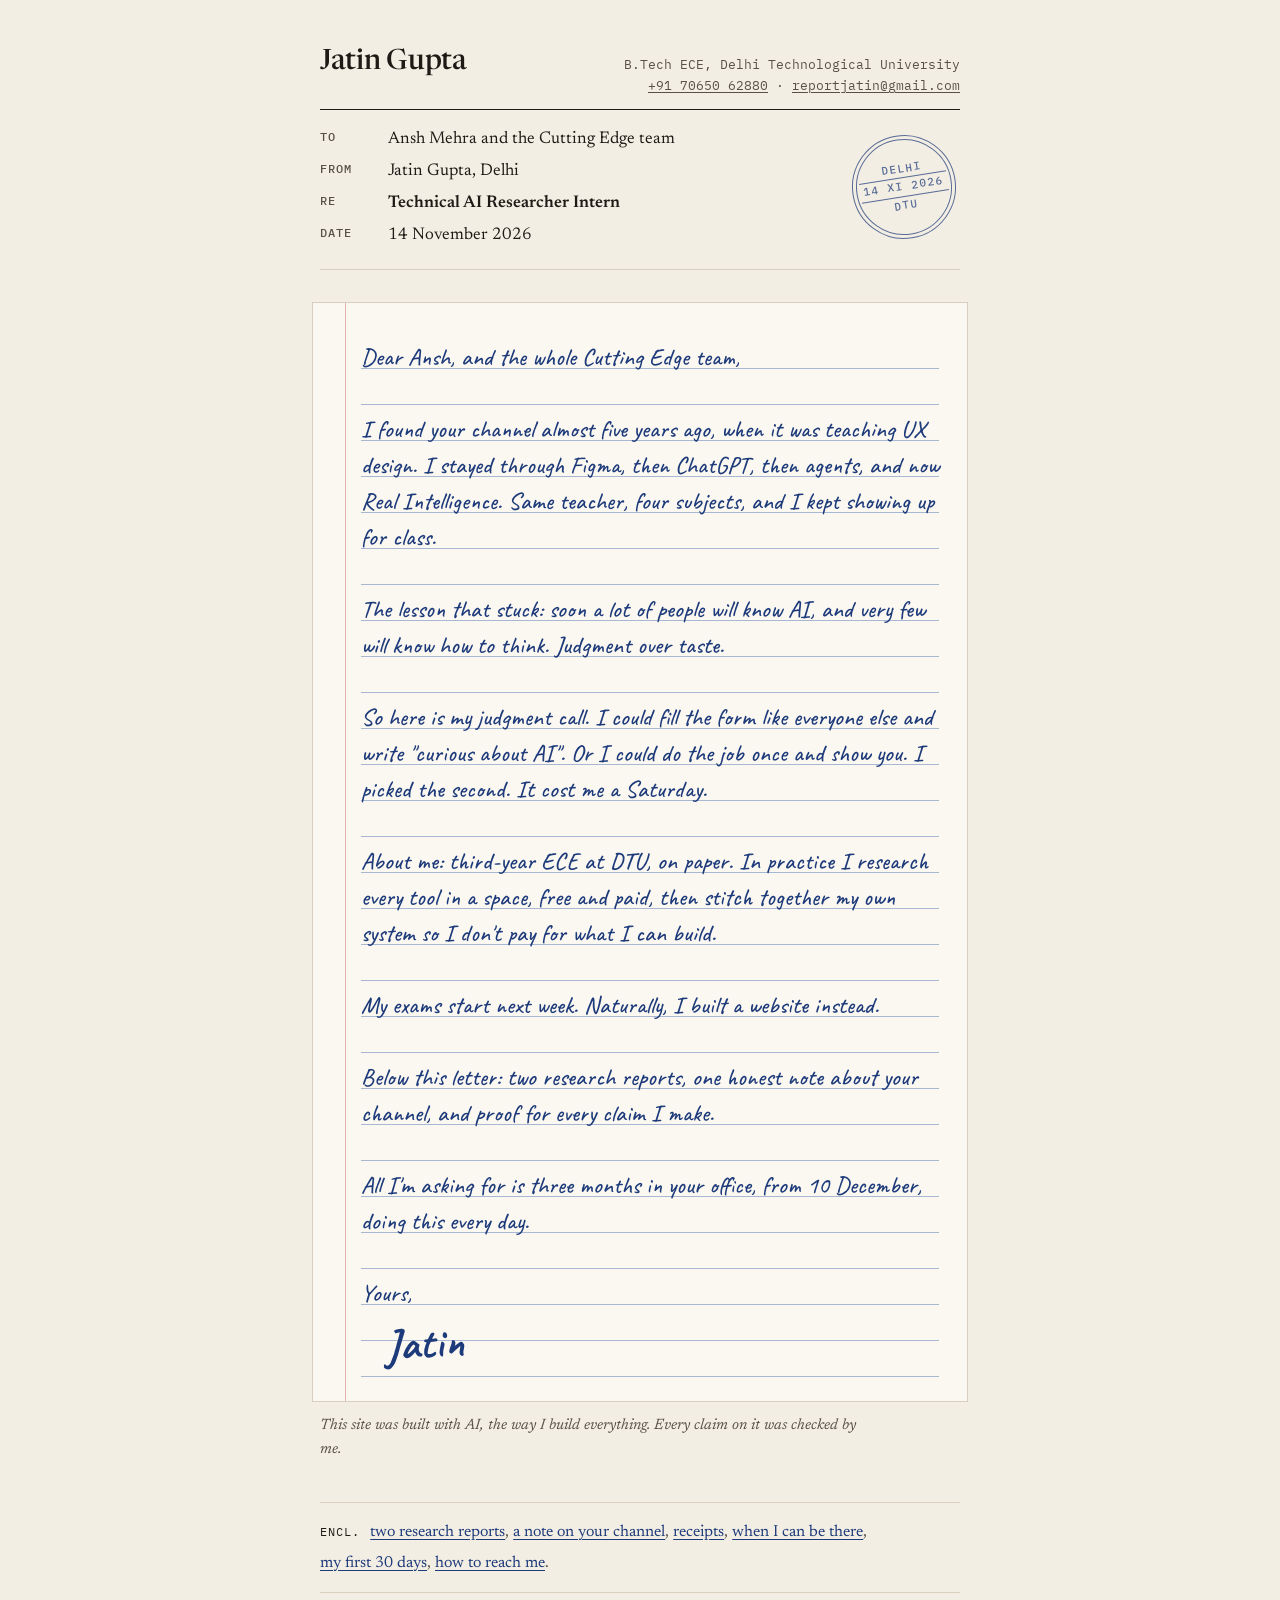
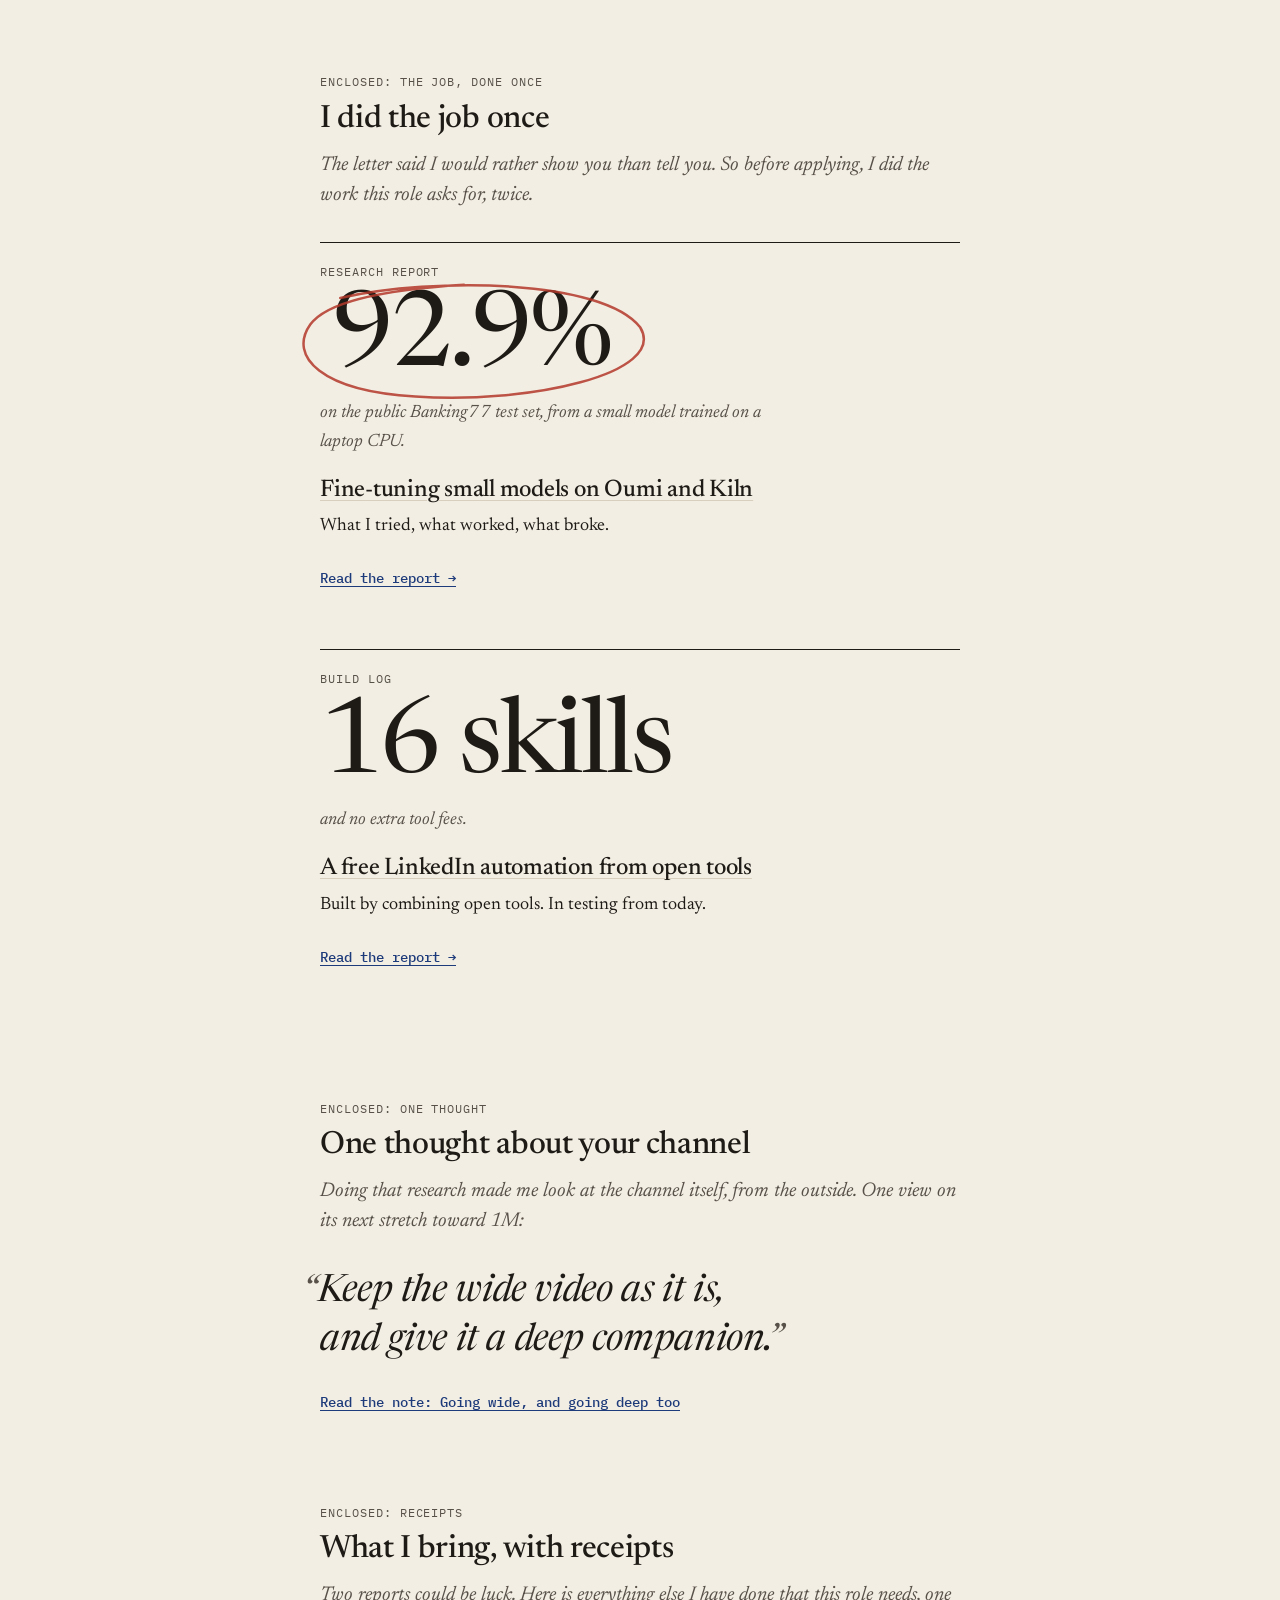
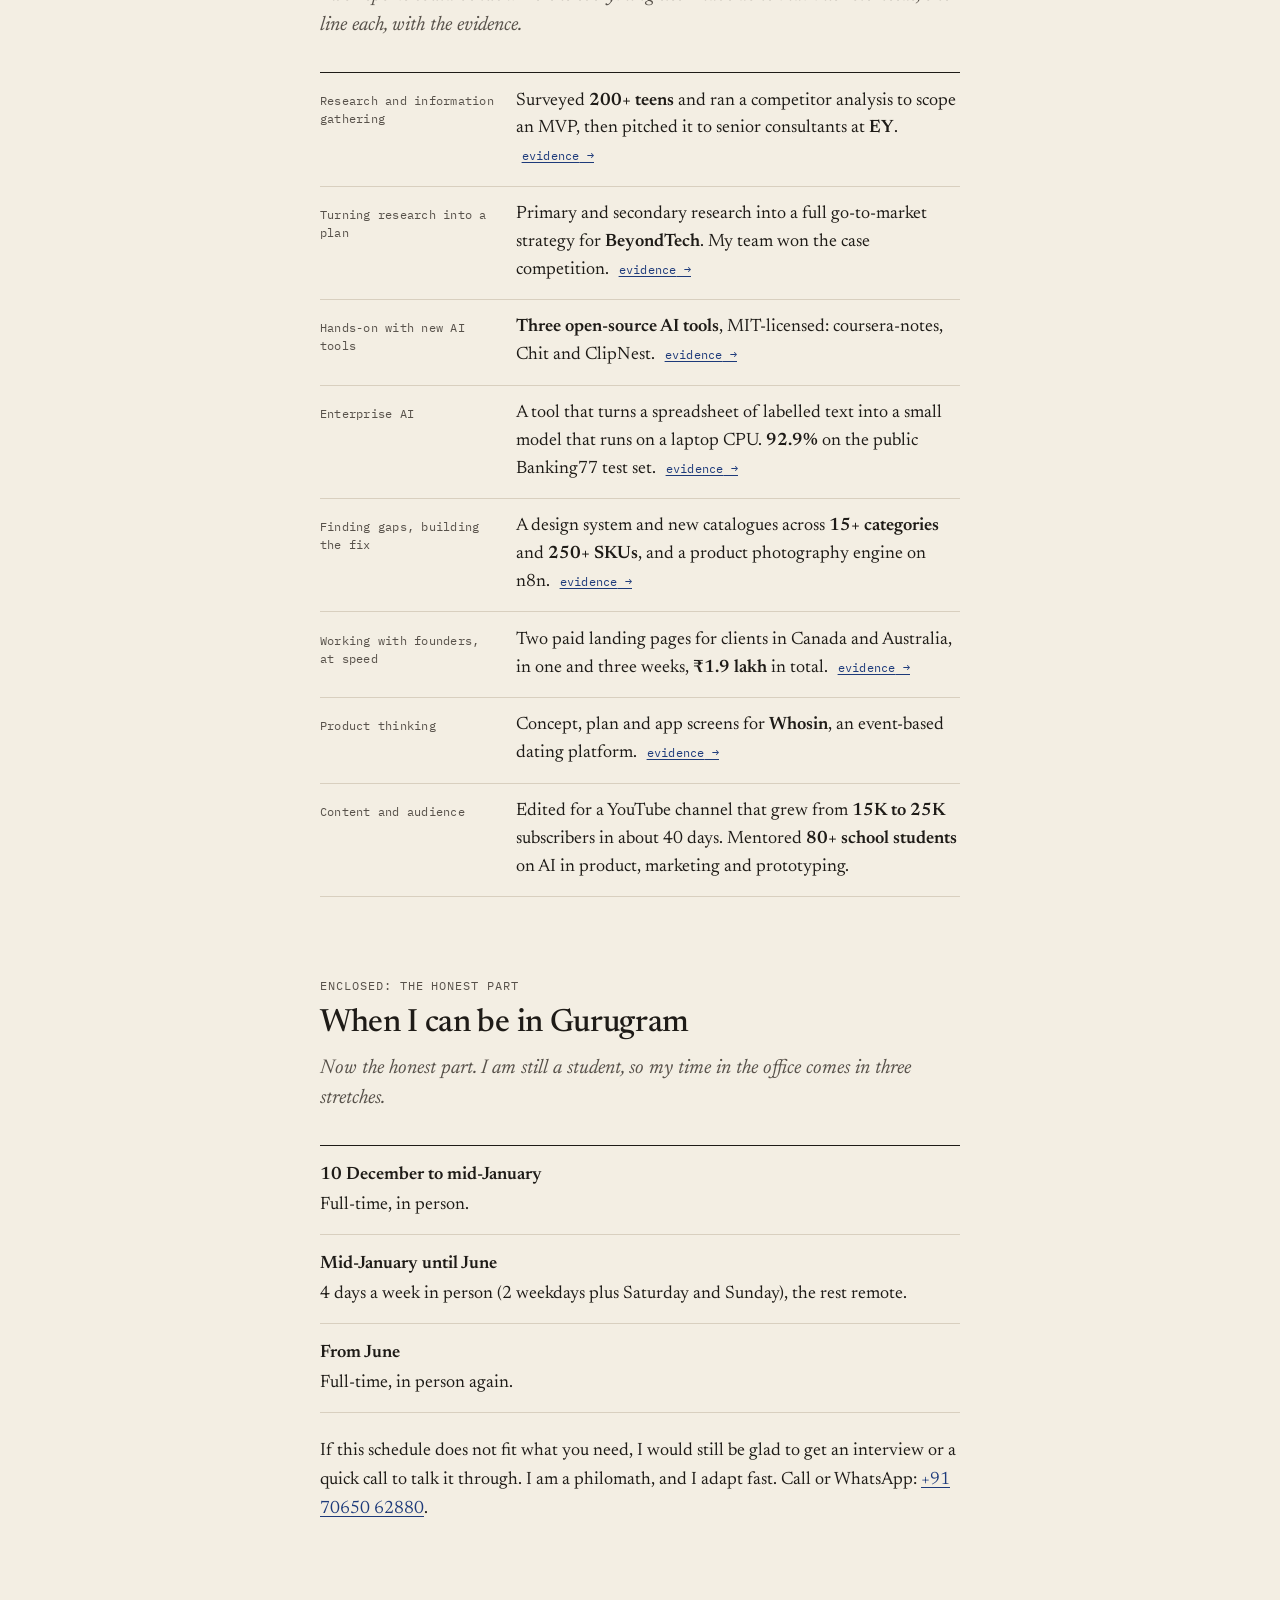
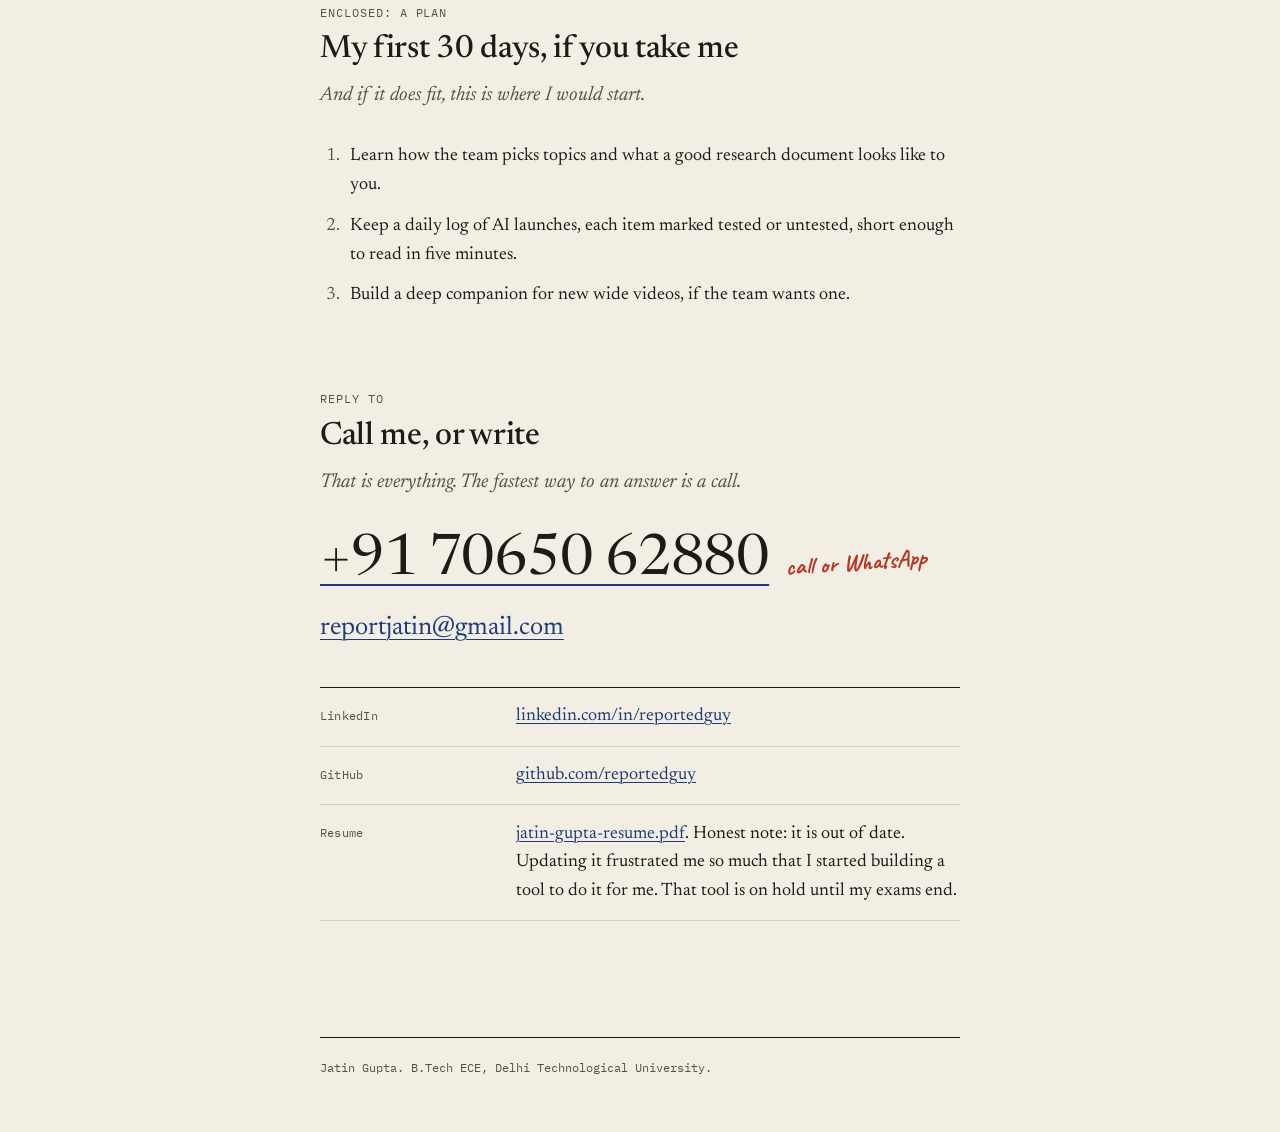
==== commit 3aff2c05: "Cache-bust stylesheet Co-Authored-By: Claude Fable 5.2 <noreply@anthropic.com>" ====
--- a/index.html
+++ b/index.html
@@ -8,7 +8,7 @@
 <link rel="preconnect" href="https://fonts.googleapis.com">
 <link rel="preconnect" href="https://fonts.gstatic.com" crossorigin>
 <link rel="stylesheet" href="https://fonts.googleapis.com/css2?family=Caveat:wght@500;700&family=IBM+Plex+Mono:wght@400;500&family=Newsreader:ital,opsz,wght@0,6..72,400;0,6..72,500;0,6..72,600;1,6..72,400;1,6..72,500&display=swap">
-<link rel="stylesheet" href="assets/site.css">
+<link rel="stylesheet" href="assets/site.css?v=4">
 </head>
 <body class="home">
 
--- a/assets/site.css
+++ b/assets/site.css
@@ -132,7 +132,7 @@
 
 .pull { margin: 0; }
 .pull blockquote { margin: 0; padding: 0; }
-.pull blockquote p { font-size: clamp(1.75rem, 5vw, 2.35rem); line-height: 1.22; font-style: italic; font-weight: 400; letter-spacing: -0.01em; margin: 0 0 1rem; font-variation-settings: 'opsz' 72; text-wrap: balance; }
+.pull blockquote p { font-size: clamp(1.75rem, 5vw, 2.35rem); line-height: 1.3; font-style: italic; font-weight: 400; letter-spacing: -0.01em; margin: 0 0 1rem; font-variation-settings: 'opsz' 72; text-wrap: balance; }
 .pull blockquote p::before { content: '\201C'; margin-left: -0.45em; color: var(--ink-2); }
 .pull blockquote p::after { content: '\201D'; color: var(--ink-2); }
 .pull figcaption a { display: inline-block; font: 500 0.875rem/1.4 var(--mono); padding: 0.7rem 0; }
@@ -175,7 +175,7 @@
 .doc { padding-top: 2rem; }
 .doc .back { display: inline-block; text-transform: uppercase; letter-spacing: 0.08em; color: var(--ink-2); text-decoration-color: var(--rule); padding: 0.75rem 0; margin-bottom: 1.5rem; }
 .doc .back:hover { color: var(--ink); text-decoration-color: currentColor; }
-.doc .meta { text-transform: uppercase; letter-spacing: 0.06em; color: var(--ink-2); margin: 0 0 1rem; padding-top: 0.75rem; border-top: 1px solid var(--rule-strong); }
+.doc .meta { color: var(--ink-2); margin: 0 0 1rem; padding-top: 0.75rem; border-top: 1px solid var(--rule-strong); }
 .doc h1 { margin-bottom: 1rem; font-variation-settings: 'opsz' 72; }
 .doc .lede { font-size: 1.3rem; line-height: 1.5; font-style: italic; color: var(--ink-2); margin-bottom: 1.5rem; }
 .doc h2 { margin: 3rem 0 0.75rem; font-size: clamp(1.4rem, 3.5vw, 1.65rem); }
@@ -184,7 +184,7 @@
 .doc li::marker { color: var(--ink-2); }
 .doc blockquote { margin: 1.5rem 0; padding: 0 0 0 1.25rem; border-left: 1px solid var(--rule-strong); font-style: italic; font-size: 1.2rem; line-height: 1.5; }
 .doc blockquote p:last-child { margin-bottom: 0; }
-.doc code { font: 0.85em var(--mono); background: var(--sheet); border: 1px solid var(--rule); padding: 0 0.3em; border-radius: 2px; }
+.doc code { font: 0.85em var(--mono); background: var(--sheet); border: 1px solid var(--rule); padding: 0.1em 0.4em; border-radius: 2px; }
 .doc aside.callout { background: var(--sheet); border: 1px solid var(--rule); padding: 1rem 1.25rem; margin: 1.75rem 0; font-size: 1rem; }
 .doc aside.callout > :last-child { margin-bottom: 0; }
 .doc figure { margin: 1.75rem 0; }
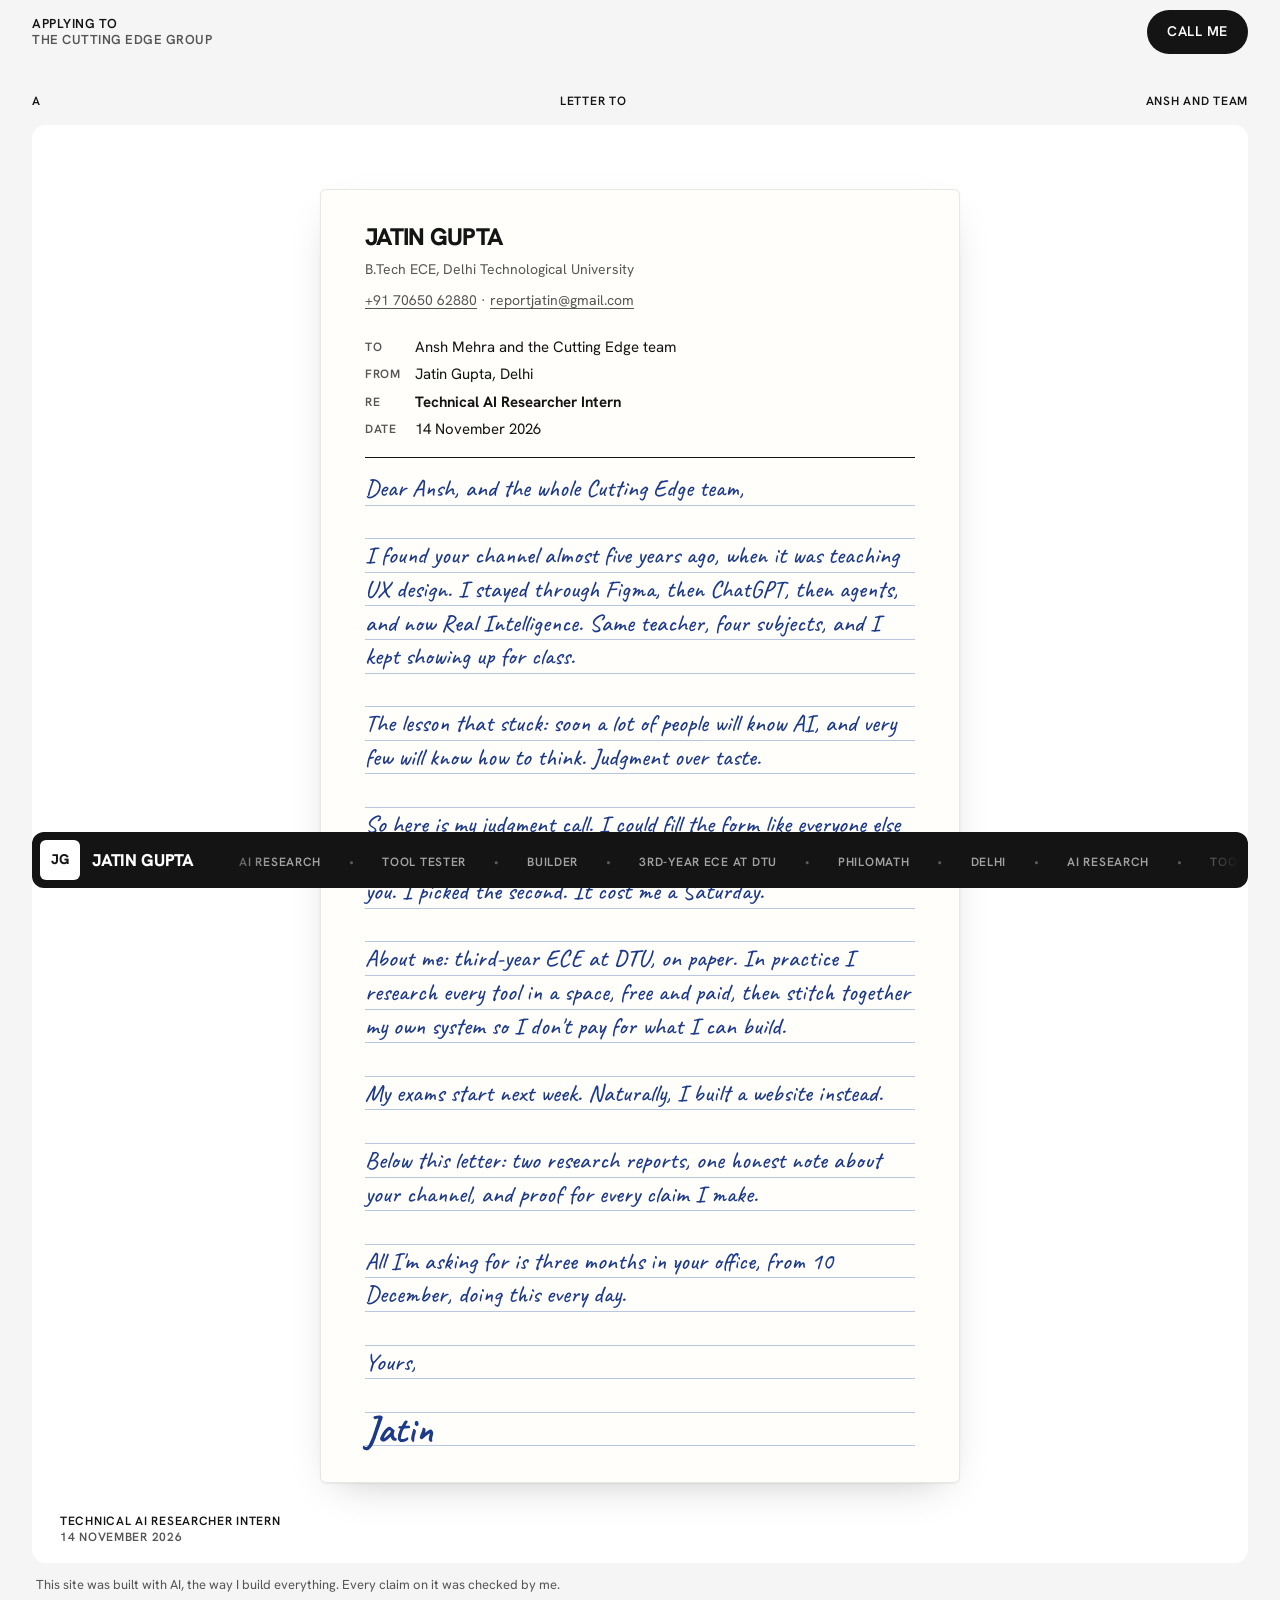
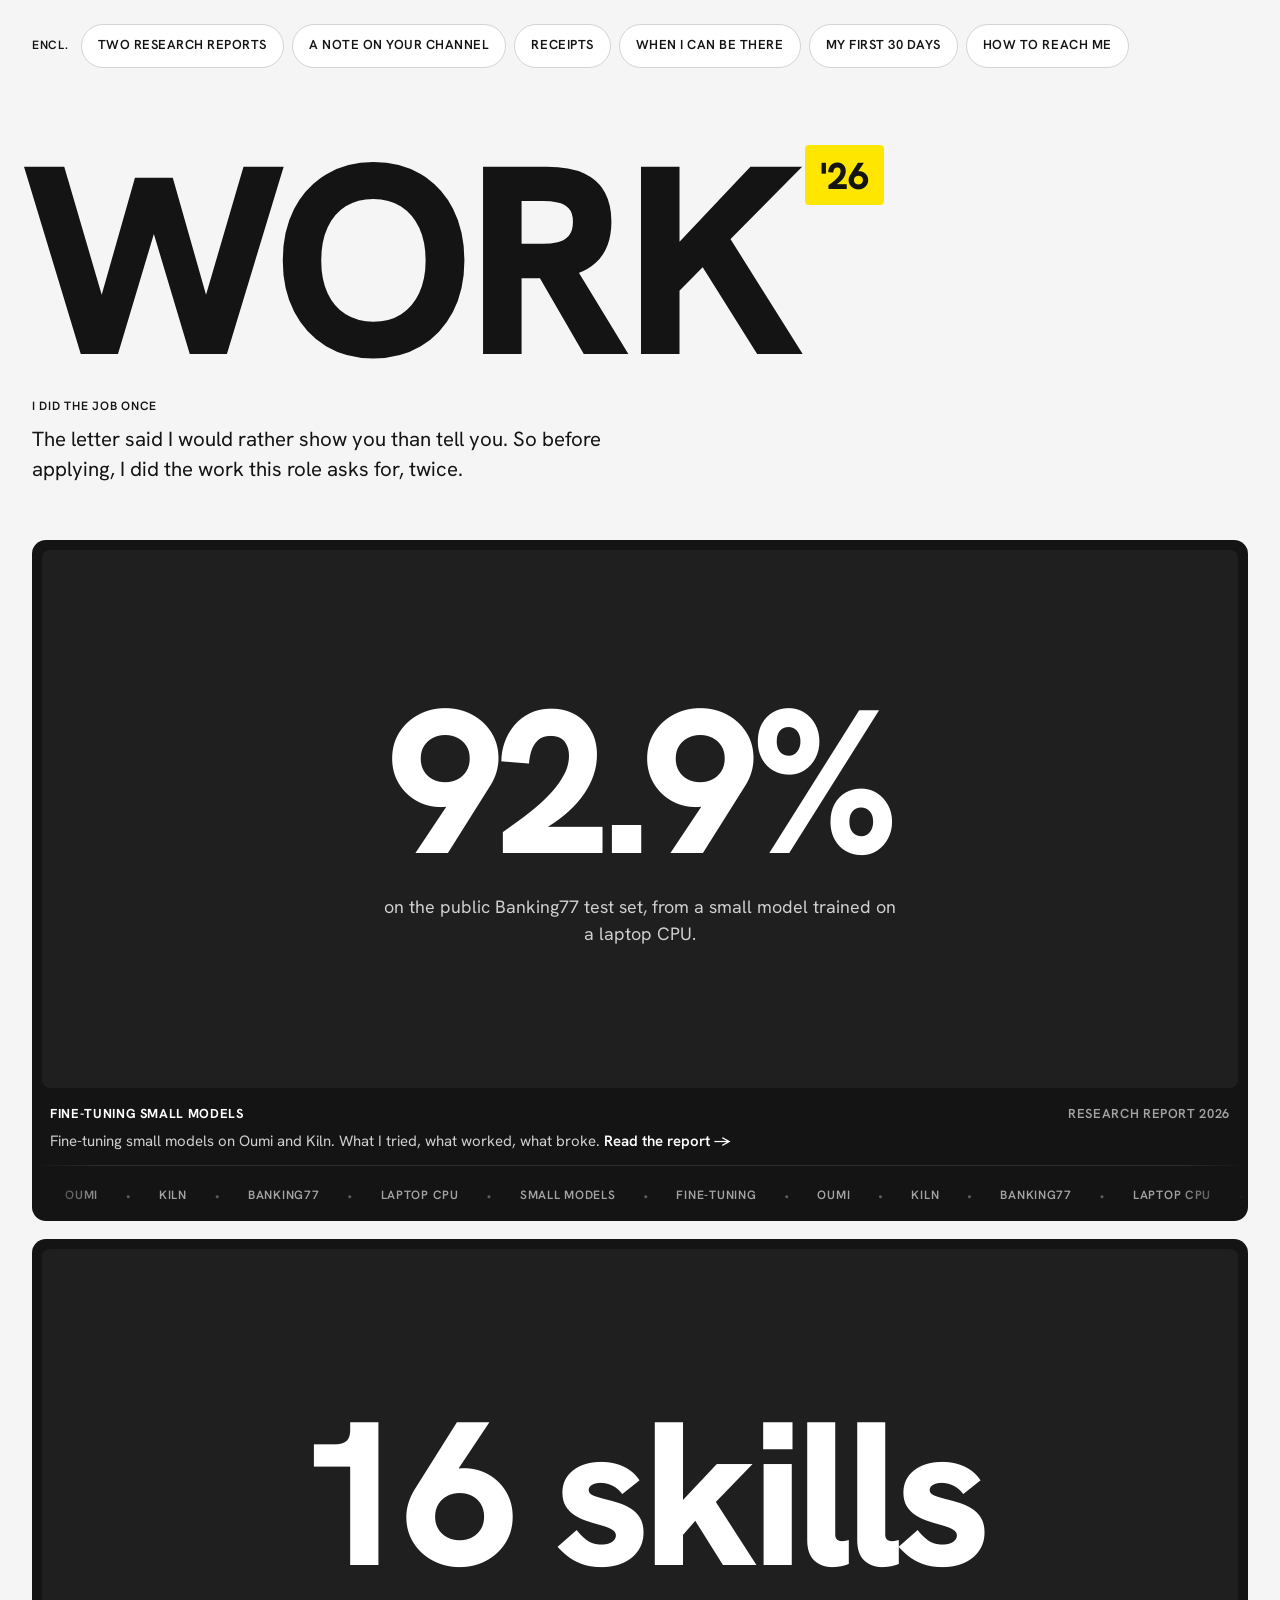
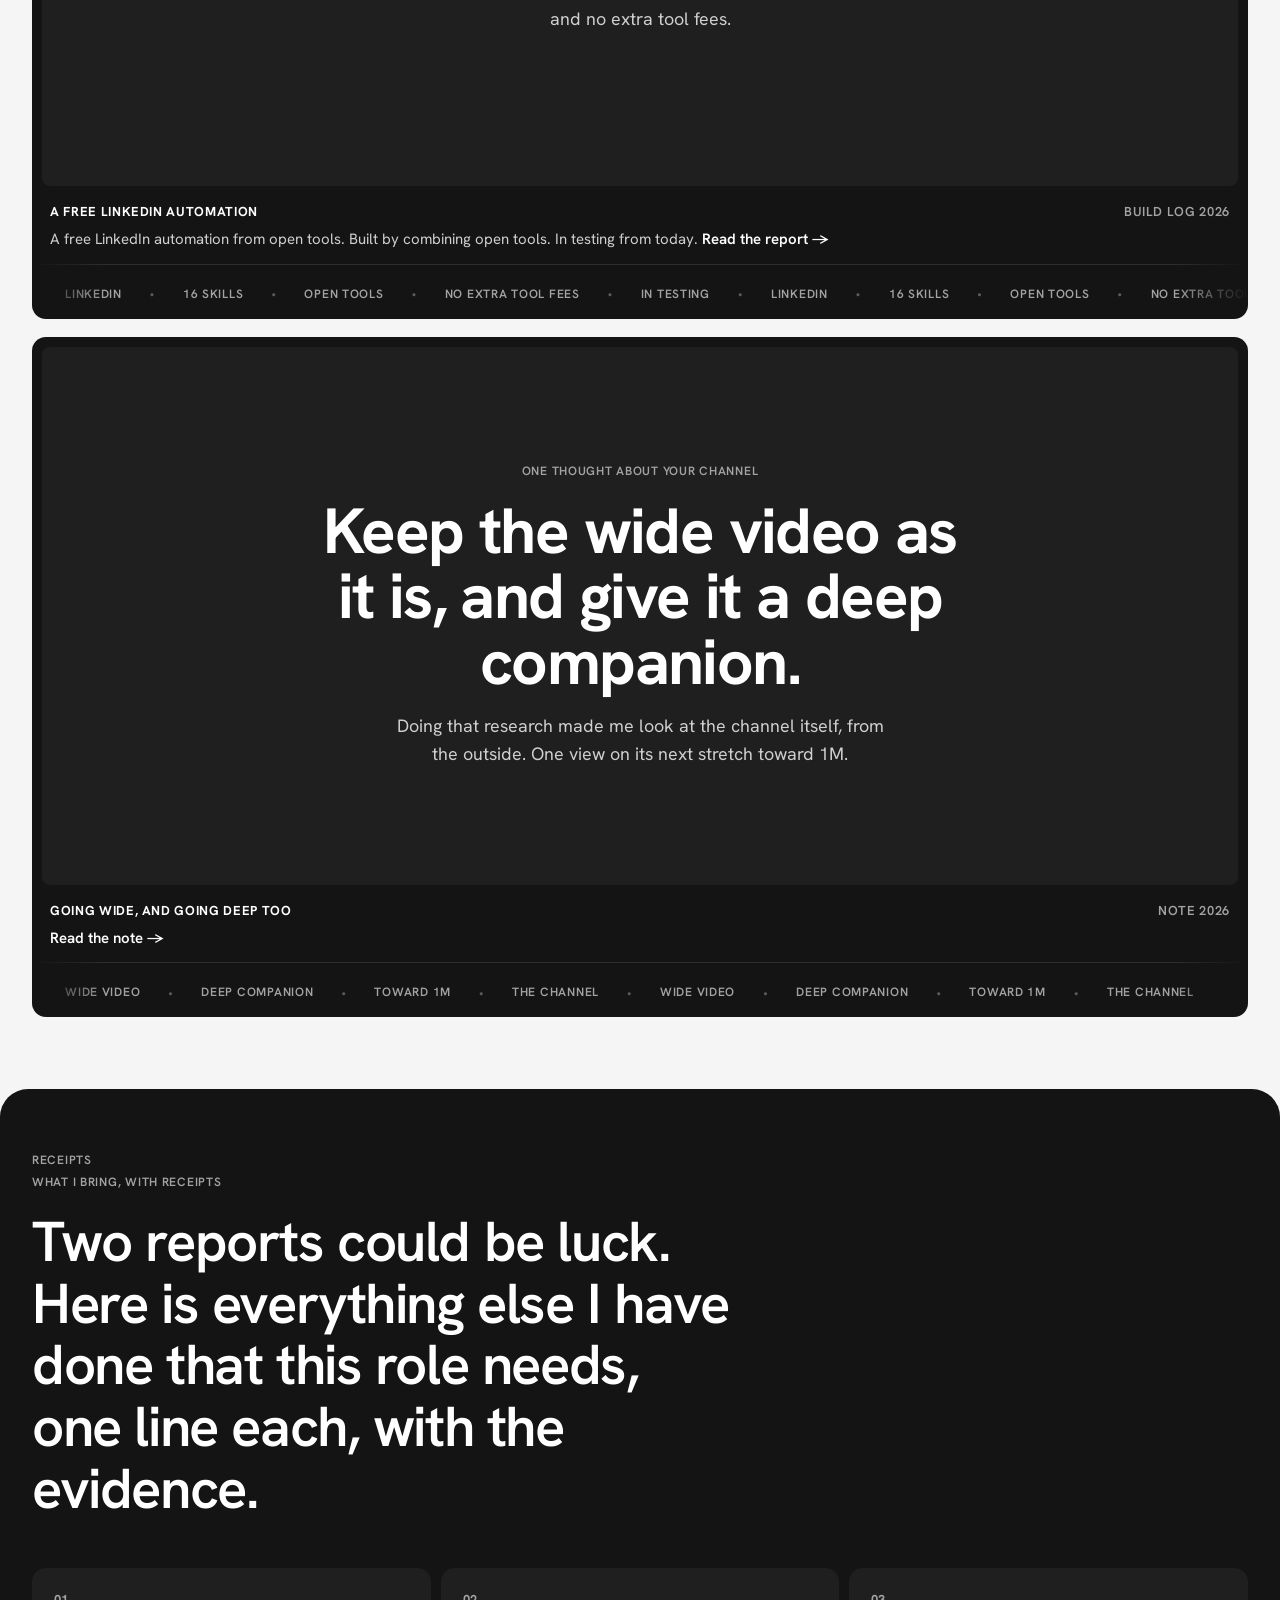
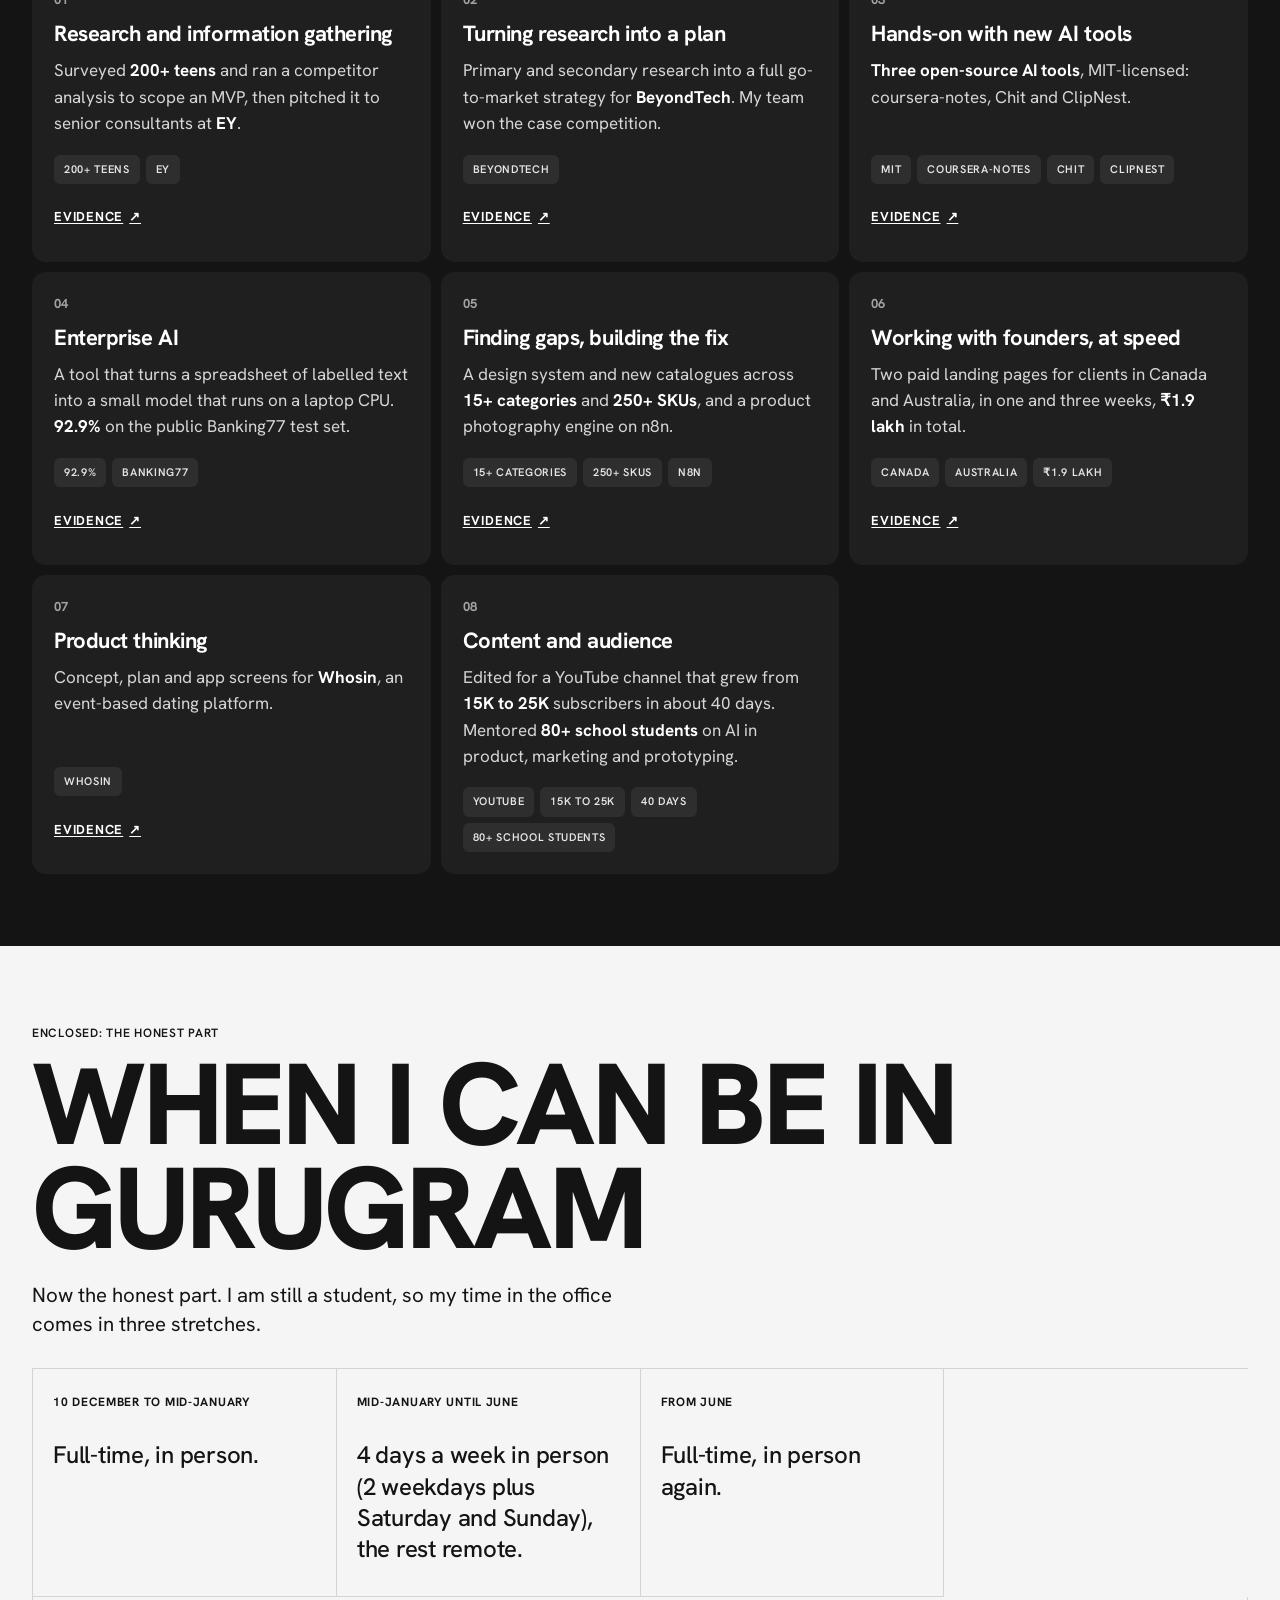
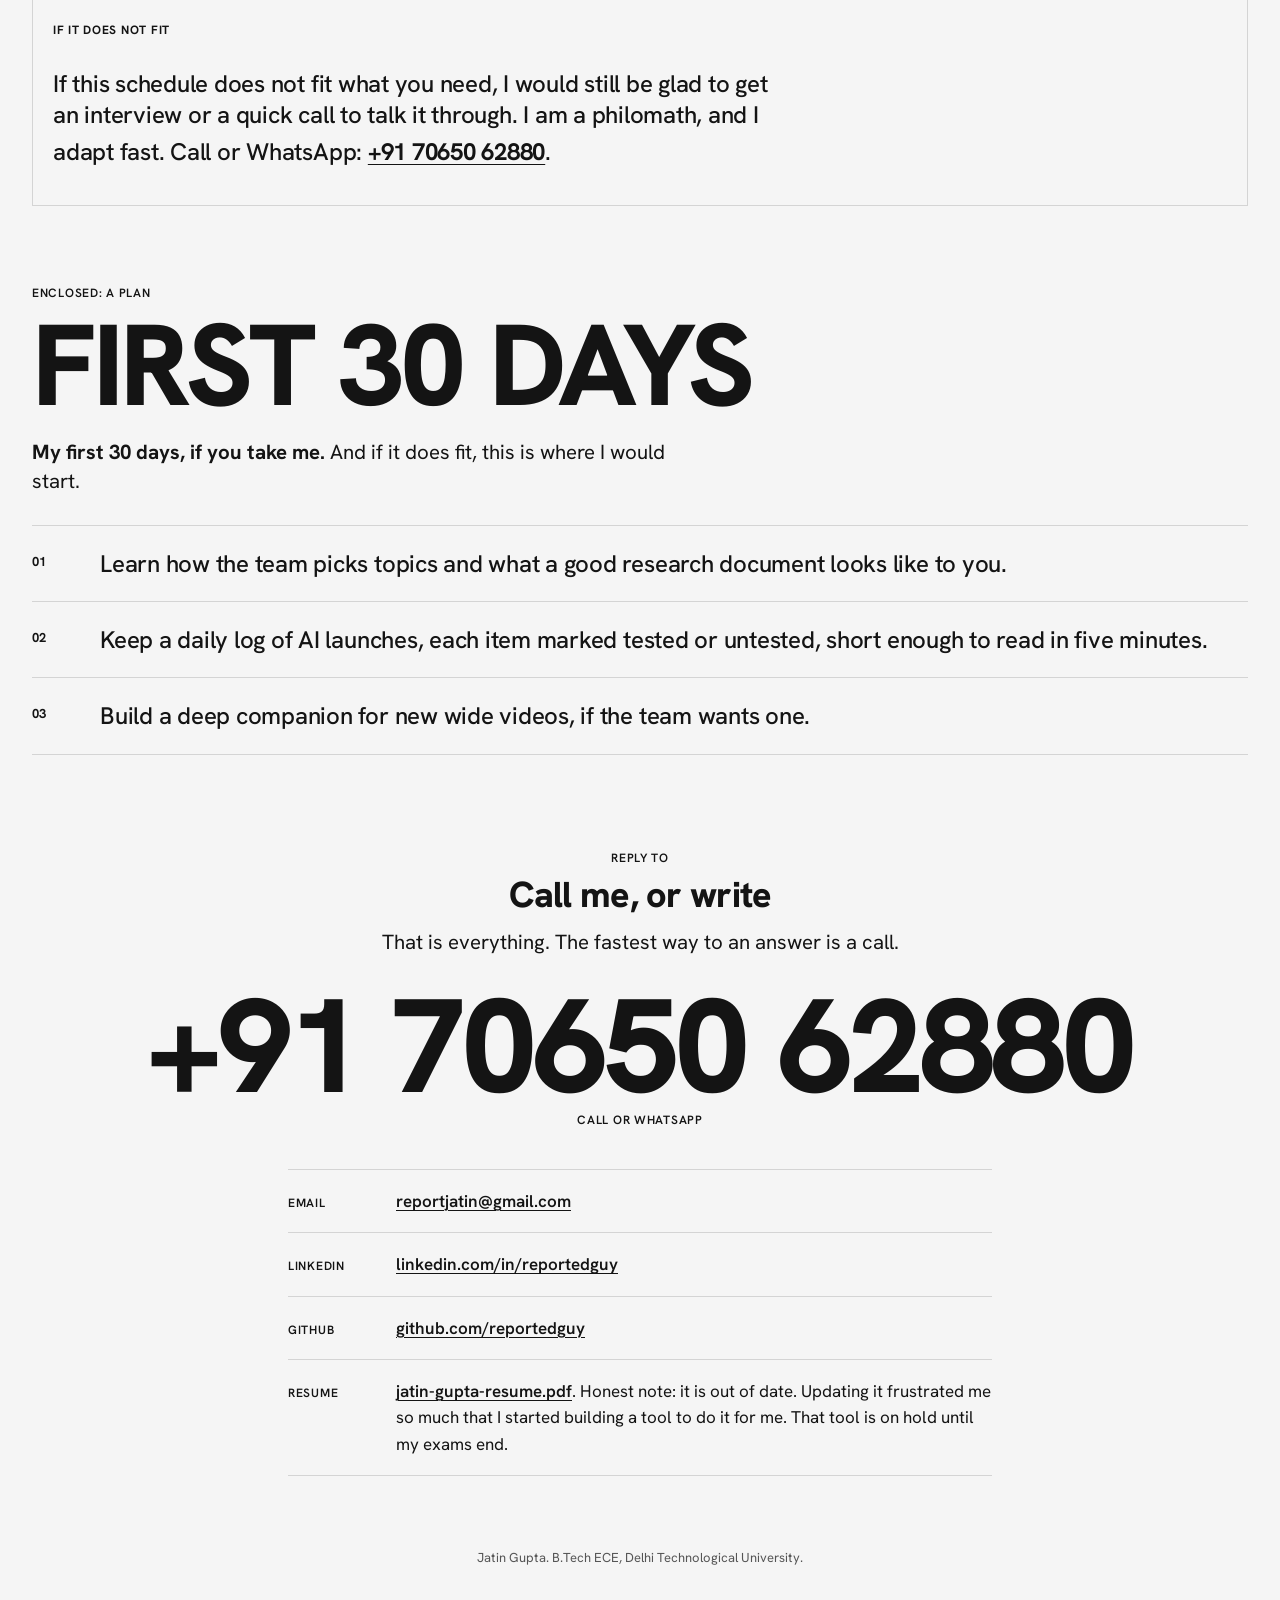
==== commit a0be1cd1: "Restyle: bold grotesque portfolio layout Co-Authored-By: Claude Fable 5.2 <noreply@anthropic.com>" ====
--- a/index.html
+++ b/index.html
@@ -7,155 +7,191 @@
 <meta name="description" content="Jatin Gupta's application for the Technical AI Researcher Intern role at The Cutting Edge Group, with the work behind it.">
 <link rel="preconnect" href="https://fonts.googleapis.com">
 <link rel="preconnect" href="https://fonts.gstatic.com" crossorigin>
-<link rel="stylesheet" href="https://fonts.googleapis.com/css2?family=Caveat:wght@500;700&family=IBM+Plex+Mono:wght@400;500&family=Newsreader:ital,opsz,wght@0,6..72,400;0,6..72,500;0,6..72,600;1,6..72,400;1,6..72,500&display=swap">
-<link rel="stylesheet" href="assets/site.css?v=4">
+<link rel="stylesheet" href="https://fonts.googleapis.com/css2?family=Caveat:wght@500;700&family=Hanken+Grotesk:wght@400;500;600;700;800&display=swap">
+<link rel="stylesheet" href="assets/site.css?v=5">
+<script>document.documentElement.classList.add('js')</script>
 </head>
 <body class="home">
 
-<main class="wrap">
-
-  <header class="letterhead">
-    <div class="lh-top">
-      <p class="lh-name">Jatin Gupta</p>
-      <p class="lh-addr">B.Tech ECE, Delhi Technological University<br>
-        <a href="tel:+917065062880">+91 70650 62880</a> · <a href="mailto:reportjatin@gmail.com">reportjatin@gmail.com</a></p>
+<header class="topbar">
+  <p class="applying">Applying to<br><span>The Cutting Edge Group</span></p>
+  <a class="pill" href="tel:+917065062880">Call me</a>
+</header>
+
+<main>
+
+  <p class="labelrow" aria-hidden="true"><span>A</span><span>Letter to</span><span>Ansh and team</span></p>
+
+  <section class="hero" aria-label="Letter">
+    <div class="sheet">
+      <header class="sheet-head">
+        <p class="lh-name">Jatin Gupta</p>
+        <p class="lh-addr">B.Tech ECE, Delhi Technological University<br>
+          <a href="tel:+917065062880">+91 70650 62880</a> · <a href="mailto:reportjatin@gmail.com">reportjatin@gmail.com</a></p>
+        <dl class="memo">
+          <dt>To</dt><dd>Ansh Mehra and the Cutting Edge team</dd>
+          <dt>From</dt><dd>Jatin Gupta, Delhi</dd>
+          <dt>Re</dt><dd><strong>Technical AI Researcher Intern</strong></dd>
+          <dt>Date</dt><dd><time datetime="2026-11-14">14 November 2026</time></dd>
+        </dl>
+      </header>
+      <article class="letter-body">
+        <p>Dear Ansh, and the whole Cutting Edge team,</p>
+        <p>I found your channel almost five years ago, when it was teaching UX design. I stayed through Figma, then ChatGPT, then agents, and now Real Intelligence. Same teacher, four subjects, and I kept showing up for class.</p>
+        <p>The lesson that stuck: soon a lot of people will know AI, and very few will know how to think. Judgment over taste.</p>
+        <p>So here is my judgment call. I could fill the form like everyone else and write "curious about AI". Or I could do the job once and show you. I picked the second. It cost me a Saturday.</p>
+        <p>About me: third-year ECE at DTU, on paper. In practice I research every tool in a space, free and paid, then stitch together my own system so I don't pay for what I can build.</p>
+        <p>My exams start next week. Naturally, I built a website instead.</p>
+        <p>Below this letter: two research reports, one honest note about your channel, and proof for every claim I make.</p>
+        <p>All I'm asking for is three months in your office, from 10 December, doing this every day.</p>
+        <p>Yours,</p>
+        <p class="sign">Jatin</p>
+      </article>
     </div>
-
-    <div class="memo">
-      <dl>
-        <dt>To</dt><dd>Ansh Mehra and the Cutting Edge team</dd>
-        <dt>From</dt><dd>Jatin Gupta, Delhi</dd>
-        <dt>Re</dt><dd><strong>Technical AI Researcher Intern</strong></dd>
-        <dt>Date</dt><dd><time datetime="2026-11-14">14 November 2026</time></dd>
-      </dl>
-      <div class="postmark" aria-hidden="true"><span>Delhi</span><span>14 XI 2026</span><span>DTU</span></div>
+    <p class="hero-cap">Technical AI Researcher Intern<br><span>14 November 2026</span></p>
+  </section>
+  <p class="letter-note">This site was built with AI, the way I build everything. Every claim on it was checked by me.</p>
+
+  <nav class="encl" aria-label="Enclosures">
+    <span class="tiny">Encl.</span>
+    <a href="#reports">two research reports</a>
+    <a href="#channel">a note on your channel</a>
+    <a href="#receipts">receipts</a>
+    <a href="#when">when I can be there</a>
+    <a href="#first-30">my first 30 days</a>
+    <a href="#contact">how to reach me</a>
+  </nav>
+
+  <section id="reports" class="work">
+    <p class="giant" aria-hidden="true">Work<sup>'26</sup></p>
+    <div class="intro">
+      <h2 class="tiny">I did the job once</h2>
+      <p class="opener">The letter said I would rather show you than tell you. So before applying, I did the work this role asks for, twice.</p>
     </div>
-  </header>
-
-  <article class="letter" aria-label="Letter">
-    <div class="letter-body">
-      <p>Dear Ansh, and the whole Cutting Edge team,</p>
-      <p>I found your channel almost five years ago, when it was teaching UX design. I stayed through Figma, then ChatGPT, then agents, and now Real Intelligence. Same teacher, four subjects, and I kept showing up for class.</p>
-      <p>The lesson that stuck: soon a lot of people will know AI, and very few will know how to think. Judgment over taste.</p>
-      <p>So here is my judgment call. I could fill the form like everyone else and write "curious about AI". Or I could do the job once and show you. I picked the second. It cost me a Saturday.</p>
-      <p>About me: third-year ECE at DTU, on paper. In practice I research every tool in a space, free and paid, then stitch together my own system so I don't pay for what I can build.</p>
-      <p>My exams start next week. Naturally, I built a website instead.</p>
-      <p>Below this letter: two research reports, one honest note about your channel, and proof for every claim I make.</p>
-      <p>All I'm asking for is three months in your office, from 10 December, doing this every day.</p>
-      <p>Yours,</p>
-      <p class="sign">Jatin</p>
-    </div>
-  </article>
-  <p class="letter-note">This site was built with AI, the way I build everything. Every claim on it was checked by me.</p>
-
-  <nav class="encl" aria-label="Enclosures">
-    <span class="encl-label">Encl.</span>
-    <a href="#reports">two research reports</a>,
-    <a href="#channel">a note on your channel</a>,
-    <a href="#receipts">receipts</a>,
-    <a href="#when">when I can be there</a>,
-    <a href="#first-30">my first 30 days</a>,
-    <a href="#contact">how to reach me</a>.
-  </nav>
-
-  <section id="reports" class="part">
-    <p class="part-label">Enclosed: the job, done once</p>
-    <h2>I did the job once</h2>
-    <p class="opener">The letter said I would rather show you than tell you. So before applying, I did the work this role asks for, twice.</p>
-
-    <article class="exhibit">
-      <p class="ex-kind">Research report</p>
-      <p class="figure"><span class="circled">92.9%<svg viewBox="0 0 200 100" preserveAspectRatio="none" aria-hidden="true"><path d="M30 18 C 80 2, 170 4, 190 40 C 205 75, 130 98, 70 92 C 20 88, 2 62, 14 38 C 22 22, 50 12, 96 8"/></svg></span></p>
-      <p class="figure-cap">on the public Banking77 test set, from a small model trained on a laptop CPU.</p>
-      <h3><a href="research/finetuning.html">Fine-tuning small models on Oumi and Kiln</a></h3>
-      <p>What I tried, what worked, what broke.</p>
-      <a class="read" href="research/finetuning.html">Read the report</a>
-    </article>
-
-    <article class="exhibit">
-      <p class="ex-kind">Build log</p>
-      <p class="figure">16 skills</p>
-      <p class="figure-cap">and no extra tool fees.</p>
-      <h3><a href="research/linkedin-automation.html">A free LinkedIn automation from open tools</a></h3>
-      <p>Built by combining open tools. In testing from today.</p>
-      <a class="read" href="research/linkedin-automation.html">Read the report</a>
-    </article>
-  </section>
-
-  <section id="channel" class="part">
-    <p class="part-label">Enclosed: one thought</p>
-    <h2>One thought about your channel</h2>
-    <p class="opener">Doing that research made me look at the channel itself, from the outside. One view on its next stretch toward 1M:</p>
-    <figure class="pull">
-      <blockquote><p>Keep the wide video as it is, and give it a deep companion.</p></blockquote>
-      <figcaption><a href="research/depth-note.html">Read the note: Going wide, and going deep too</a></figcaption>
-    </figure>
-  </section>
-
-  <section id="receipts" class="part">
-    <p class="part-label">Enclosed: receipts</p>
-    <h2>What I bring, with receipts</h2>
-    <p class="opener">Two reports could be luck. Here is everything else I have done that this role needs, one line each, with the evidence.</p>
-    <ul class="claims">
-      <li><span class="need">Research and information gathering</span>
-        <span class="claim">Surveyed <b>200+ teens</b> and ran a competitor analysis to scope an MVP, then pitched it to senior consultants at <b>EY</b>.
-        <a class="evidence" href="work/teenfit.html">evidence</a></span></li>
-      <li><span class="need">Turning research into a plan</span>
-        <span class="claim">Primary and secondary research into a full go-to-market strategy for <b>BeyondTech</b>. My team won the case competition.
-        <a class="evidence" href="work/gtm-case.html">evidence</a></span></li>
-      <li><span class="need">Hands-on with new AI tools</span>
-        <span class="claim"><b>Three open-source AI tools</b>, MIT-licensed: coursera-notes, Chit and ClipNest.
-        <a class="evidence" href="work/open-source.html">evidence</a></span></li>
-      <li><span class="need">Enterprise AI</span>
-        <span class="claim">A tool that turns a spreadsheet of labelled text into a small model that runs on a laptop CPU. <b>92.9%</b> on the public Banking77 test set.
-        <a class="evidence" href="work/model-training.html">evidence</a></span></li>
-      <li><span class="need">Finding gaps, building the fix</span>
-        <span class="claim">A design system and new catalogues across <b>15+ categories</b> and <b>250+ SKUs</b>, and a product photography engine on n8n.
-        <a class="evidence" href="work/huminex.html">evidence</a></span></li>
-      <li><span class="need">Working with founders, at speed</span>
-        <span class="claim">Two paid landing pages for clients in Canada and Australia, in one and three weeks, <b>₹1.9 lakh</b> in total.
-        <a class="evidence" href="work/agency.html">evidence</a></span></li>
-      <li><span class="need">Product thinking</span>
-        <span class="claim">Concept, plan and app screens for <b>Whosin</b>, an event-based dating platform.
-        <a class="evidence" href="work/whosin.html">evidence</a></span></li>
-      <li><span class="need">Content and audience</span>
-        <span class="claim">Edited for a YouTube channel that grew from <b>15K to 25K</b> subscribers in about 40 days. Mentored <b>80+ school students</b> on AI in product, marketing and prototyping.</span></li>
-    </ul>
-  </section>
-
-  <section id="when" class="part">
-    <p class="part-label">Enclosed: the honest part</p>
-    <h2>When I can be in Gurugram</h2>
+
+    <a class="card reveal" href="research/finetuning.html">
+      <div class="media">
+        <p class="figure">92.9%</p>
+        <p class="figure-cap">on the public Banking77 test set, from a small model trained on a laptop CPU.</p>
+      </div>
+      <div class="card-foot">
+        <h3>Fine-tuning small models</h3>
+        <p class="kind">Research report 2026</p>
+      </div>
+      <p class="card-sub">Fine-tuning small models on Oumi and Kiln. What I tried, what worked, what broke. <span class="go">Read the report</span></p>
+      <div class="marquee" aria-hidden="true"><div class="track">
+        <span>Oumi</span><span>Kiln</span><span>Banking77</span><span>Laptop CPU</span><span>Small models</span><span>Fine-tuning</span>
+        <span>Oumi</span><span>Kiln</span><span>Banking77</span><span>Laptop CPU</span><span>Small models</span><span>Fine-tuning</span>
+      </div></div>
+    </a>
+
+    <a class="card reveal" href="research/linkedin-automation.html">
+      <div class="media">
+        <p class="figure">16 skills</p>
+        <p class="figure-cap">and no extra tool fees.</p>
+      </div>
+      <div class="card-foot">
+        <h3>A free LinkedIn automation</h3>
+        <p class="kind">Build log 2026</p>
+      </div>
+      <p class="card-sub">A free LinkedIn automation from open tools. Built by combining open tools. In testing from today. <span class="go">Read the report</span></p>
+      <div class="marquee" aria-hidden="true"><div class="track">
+        <span>LinkedIn</span><span>16 skills</span><span>Open tools</span><span>No extra tool fees</span><span>In testing</span>
+        <span>LinkedIn</span><span>16 skills</span><span>Open tools</span><span>No extra tool fees</span><span>In testing</span>
+      </div></div>
+    </a>
+
+    <a id="channel" class="card reveal" href="research/depth-note.html">
+      <div class="media quote">
+        <p class="tiny">One thought about your channel</p>
+        <blockquote><p>Keep the wide video as it is, and give it a deep companion.</p></blockquote>
+        <p class="figure-cap">Doing that research made me look at the channel itself, from the outside. One view on its next stretch toward 1M.</p>
+      </div>
+      <div class="card-foot">
+        <h3>Going wide, and going deep too</h3>
+        <p class="kind">Note 2026</p>
+      </div>
+      <p class="card-sub"><span class="go">Read the note</span></p>
+      <div class="marquee" aria-hidden="true"><div class="track">
+        <span>Wide video</span><span>Deep companion</span><span>Toward 1M</span><span>The channel</span>
+        <span>Wide video</span><span>Deep companion</span><span>Toward 1M</span><span>The channel</span>
+      </div></div>
+    </a>
+  </section>
+
+  <section id="receipts" class="dark">
+    <p class="tiny grey">Receipts</p>
+    <h2 class="tiny sub">What I bring, with receipts</h2>
+    <p class="statement">Two reports could be luck. Here is everything else I have done that this role needs, one line each, with the evidence.</p>
+    <ol class="blocks">
+      <li class="reveal"><span class="num">01</span><h3>Research and information gathering</h3>
+        <p>Surveyed <b>200+ teens</b> and ran a competitor analysis to scope an MVP, then pitched it to senior consultants at <b>EY</b>.</p>
+        <p class="chips"><span>200+ teens</span><span>EY</span></p>
+        <a class="evidence" href="work/teenfit.html">Evidence</a></li>
+      <li class="reveal"><span class="num">02</span><h3>Turning research into a plan</h3>
+        <p>Primary and secondary research into a full go-to-market strategy for <b>BeyondTech</b>. My team won the case competition.</p>
+        <p class="chips"><span>BeyondTech</span></p>
+        <a class="evidence" href="work/gtm-case.html">Evidence</a></li>
+      <li class="reveal"><span class="num">03</span><h3>Hands-on with new AI tools</h3>
+        <p><b>Three open-source AI tools</b>, MIT-licensed: coursera-notes, Chit and ClipNest.</p>
+        <p class="chips"><span>MIT</span><span>coursera-notes</span><span>Chit</span><span>ClipNest</span></p>
+        <a class="evidence" href="work/open-source.html">Evidence</a></li>
+      <li class="reveal"><span class="num">04</span><h3>Enterprise AI</h3>
+        <p>A tool that turns a spreadsheet of labelled text into a small model that runs on a laptop CPU. <b>92.9%</b> on the public Banking77 test set.</p>
+        <p class="chips"><span>92.9%</span><span>Banking77</span></p>
+        <a class="evidence" href="work/model-training.html">Evidence</a></li>
+      <li class="reveal"><span class="num">05</span><h3>Finding gaps, building the fix</h3>
+        <p>A design system and new catalogues across <b>15+ categories</b> and <b>250+ SKUs</b>, and a product photography engine on n8n.</p>
+        <p class="chips"><span>15+ categories</span><span>250+ SKUs</span><span>n8n</span></p>
+        <a class="evidence" href="work/huminex.html">Evidence</a></li>
+      <li class="reveal"><span class="num">06</span><h3>Working with founders, at speed</h3>
+        <p>Two paid landing pages for clients in Canada and Australia, in one and three weeks, <b>₹1.9 lakh</b> in total.</p>
+        <p class="chips"><span>Canada</span><span>Australia</span><span>₹1.9 lakh</span></p>
+        <a class="evidence" href="work/agency.html">Evidence</a></li>
+      <li class="reveal"><span class="num">07</span><h3>Product thinking</h3>
+        <p>Concept, plan and app screens for <b>Whosin</b>, an event-based dating platform.</p>
+        <p class="chips"><span>Whosin</span></p>
+        <a class="evidence" href="work/whosin.html">Evidence</a></li>
+      <li class="reveal"><span class="num">08</span><h3>Content and audience</h3>
+        <p>Edited for a YouTube channel that grew from <b>15K to 25K</b> subscribers in about 40 days. Mentored <b>80+ school students</b> on AI in product, marketing and prototyping.</p>
+        <p class="chips"><span>YouTube</span><span>15K to 25K</span><span>40 days</span><span>80+ school students</span></p></li>
+    </ol>
+  </section>
+
+  <section id="when" class="light">
+    <p class="tiny">Enclosed: the honest part</p>
+    <h2 class="display">When I can be in Gurugram</h2>
     <p class="opener">Now the honest part. I am still a student, so my time in the office comes in three stretches.</p>
-    <dl class="schedule">
-      <dt>10 December to mid-January</dt><dd>Full-time, in person.</dd>
-      <dt>Mid-January until June</dt><dd>4 days a week in person (2 weekdays plus Saturday and Sunday), the rest remote.</dd>
-      <dt>From June</dt><dd>Full-time, in person again.</dd>
+    <dl class="grid">
+      <div class="cell reveal"><dt>10 December to mid-January</dt><dd>Full-time, in person.</dd></div>
+      <div class="cell reveal"><dt>Mid-January until June</dt><dd>4 days a week in person (2 weekdays plus Saturday and Sunday), the rest remote.</dd></div>
+      <div class="cell reveal"><dt>From June</dt><dd>Full-time, in person again.</dd></div>
+      <div class="cell wide reveal"><dt>If it does not fit</dt><dd>If this schedule does not fit what you need, I would still be glad to get an interview or a quick call to talk it through. I am a philomath, and I adapt fast. Call or WhatsApp: <a href="tel:+917065062880">+91 70650 62880</a>.</dd></div>
     </dl>
-    <p>If this schedule does not fit what you need, I would still be glad to get an interview or a quick call to talk it through. I am a philomath, and I adapt fast. Call or WhatsApp: <a href="tel:+917065062880">+91 70650 62880</a>.</p>
-  </section>
-
-  <section id="first-30" class="part">
-    <p class="part-label">Enclosed: a plan</p>
-    <h2>My first 30 days, if you take me</h2>
-    <p class="opener">And if it does fit, this is where I would start.</p>
+  </section>
+
+  <section id="first-30" class="light">
+    <p class="tiny">Enclosed: a plan</p>
+    <h2 class="display">First 30 days</h2>
+    <p class="opener"><b>My first 30 days, if you take me.</b> And if it does fit, this is where I would start.</p>
     <ol class="plan">
-      <li>Learn how the team picks topics and what a good research document looks like to you.</li>
-      <li>Keep a daily log of AI launches, each item marked tested or untested, short enough to read in five minutes.</li>
-      <li>Build a deep companion for new wide videos, if the team wants one.</li>
+      <li class="reveal">Learn how the team picks topics and what a good research document looks like to you.</li>
+      <li class="reveal">Keep a daily log of AI launches, each item marked tested or untested, short enough to read in five minutes.</li>
+      <li class="reveal">Build a deep companion for new wide videos, if the team wants one.</li>
     </ol>
   </section>
 
-  <section id="contact" class="part contact">
-    <p class="part-label">Reply to</p>
-    <h2>Call me, or write</h2>
+  <section id="contact" class="contact">
+    <p class="tiny">Reply to</p>
+    <h2 class="sub">Call me, or write</h2>
     <p class="opener">That is everything. The fastest way to an answer is a call.</p>
-    <p class="phone"><a href="tel:+917065062880">+91 70650 62880</a><span class="margin-note" aria-hidden="true">call or WhatsApp</span></p>
-    <p class="email"><a href="mailto:reportjatin@gmail.com">reportjatin@gmail.com</a></p>
+    <p class="wordmark"><a href="tel:+917065062880">+91 70650 62880</a></p>
+    <p class="tiny center">Call or WhatsApp</p>
     <ul class="contact-list">
-      <li><span class="need">LinkedIn</span> <a href="https://www.linkedin.com/in/reportedguy/" target="_blank" rel="noopener">linkedin.com/in/reportedguy</a></li>
-      <li><span class="need">GitHub</span> <a href="https://github.com/reportedguy" target="_blank" rel="noopener">github.com/reportedguy</a></li>
-      <li><span class="need">Resume</span> <span><a href="assets/jatin-gupta-resume.pdf" target="_blank" rel="noopener">jatin-gupta-resume.pdf</a>. Honest note: it is out of date. Updating it frustrated me so much that I started building a tool to do it for me. That tool is on hold until my exams end.</span></li>
+      <li><span class="tiny">Email</span> <a href="mailto:reportjatin@gmail.com">reportjatin@gmail.com</a></li>
+      <li><span class="tiny">LinkedIn</span> <a href="https://www.linkedin.com/in/reportedguy/" target="_blank" rel="noopener">linkedin.com/in/reportedguy</a></li>
+      <li><span class="tiny">GitHub</span> <a href="https://github.com/reportedguy" target="_blank" rel="noopener">github.com/reportedguy</a></li>
+      <li><span class="tiny">Resume</span> <span><a href="assets/jatin-gupta-resume.pdf" target="_blank" rel="noopener">jatin-gupta-resume.pdf</a>. Honest note: it is out of date. Updating it frustrated me so much that I started building a tool to do it for me. That tool is on hold until my exams end.</span></li>
     </ul>
   </section>
 
@@ -165,5 +201,20 @@
   <p>Jatin Gupta. B.Tech ECE, Delhi Technological University.</p>
 </footer>
 
+<div class="dock" aria-hidden="true">
+  <span class="sq">JG</span><b>Jatin Gupta</b>
+  <div class="marquee"><div class="track">
+    <span>AI research</span><span>Tool tester</span><span>Builder</span><span>3rd-year ECE at DTU</span><span>Philomath</span><span>Delhi</span>
+    <span>AI research</span><span>Tool tester</span><span>Builder</span><span>3rd-year ECE at DTU</span><span>Philomath</span><span>Delhi</span>
+  </div></div>
+</div>
+
+<script>
+// reveal on scroll; CSS skips hiding when reduced motion is on
+if ('IntersectionObserver' in window) {
+  const io = new IntersectionObserver(es => es.forEach(e => { if (e.isIntersecting) { e.target.classList.add('in'); io.unobserve(e.target); } }), { rootMargin: '0px 0px -8% 0px' });
+  document.querySelectorAll('.reveal').forEach(el => io.observe(el));
+} else document.documentElement.classList.remove('js');
+</script>
 </body>
 </html>
--- a/assets/site.css
+++ b/assets/site.css
@@ -1,216 +1,296 @@
-/* Sub-pages link only this file, so fonts load here too (index also links them directly). */
-@import url('https://fonts.googleapis.com/css2?family=Caveat:wght@500;700&family=IBM+Plex+Mono:wght@400;500&family=Newsreader:ital,opsz,wght@0,6..72,400;0,6..72,500;0,6..72,600;1,6..72,400;1,6..72,500&display=swap');
+/* Sub-pages link only this file, so the sans loads here too (index also links it, plus Caveat). */
+@import url('https://fonts.googleapis.com/css2?family=Hanken+Grotesk:wght@400;500;600;700;800&display=swap');
 
 :root {
-  --serif: 'Newsreader', 'Iowan Old Style', Georgia, serif;
-  --mono: 'IBM Plex Mono', ui-monospace, Menlo, monospace;
+  --sans: 'Hanken Grotesk', 'Helvetica Neue', Arial, sans-serif;
   --hand: 'Caveat', 'Segoe Print', cursive;
-
-  --paper: #f3eee3;      /* desk / page */
-  --sheet: #fbf8f1;      /* letter and report sheets */
-  --ink: #1e1b17;
-  --ink-2: #57514a;      /* 6.9:1 on --paper */
-  --rule: #d8cfbf;
-  --rule-strong: #1e1b17;
-  --blue: #1d3a7a;       /* handwriting + links, 9:1 on --paper */
-  --red: #b3392b;        /* red pencil, sparing */
-  --letter-rule: #a9b8d2;
-
-  --measure: 40rem;      /* ~64 characters of body text */
+  --bg: #f5f5f5;
+  --ink: #141414;
+  --ink-2: #555;        /* 6.6:1 on --bg */
+  --white: #fff;
+  --dark: #141414;
+  --dark-2: #1f1f1f;
+  --dark-3: #2e2e2e;
+  --grey-on-dark: #a3a3a3; /* 7:1 on --dark */
+  --line: #d4d4d4;
+  --yellow: #ffe600;
+  --blue: #1d3a8a;
+  --r: 14px;
+  --gut: clamp(16px, 3vw, 32px);
+  --ease: cubic-bezier(.2, .7, .2, 1);
 }
 
 * { box-sizing: border-box; }
-
-html { -webkit-text-size-adjust: 100%; }
-
+html { -webkit-text-size-adjust: 100%; scroll-behavior: smooth; scroll-padding-top: 80px; }
 body {
   margin: 0;
-  background: var(--paper);
+  background: var(--bg);
   color: var(--ink);
-  font: 400 1.125rem/1.6 var(--serif);
-  font-optical-sizing: auto;
-  text-rendering: optimizeLegibility;
-  -webkit-font-smoothing: antialiased;
-}
-
-::selection { background: #e4dccb; }
-
-a { color: var(--blue); text-decoration: underline; text-decoration-thickness: 1px; text-underline-offset: 0.18em; }
+  font: 400 1.0625rem/1.55 var(--sans);
+  overflow-x: hidden;
+}
+img { max-width: 100%; }
+a { color: inherit; text-underline-offset: .18em; text-decoration-thickness: 1px; }
 a:hover { text-decoration-thickness: 2px; }
-a:focus-visible { outline: 2px solid var(--blue); outline-offset: 3px; border-radius: 2px; }
-
-img { max-width: 100%; height: auto; display: block; }
-
-h1, h2, h3 { font-weight: 500; line-height: 1.15; letter-spacing: -0.01em; margin: 0; text-wrap: balance; }
-h1 { font-size: clamp(2rem, 5.5vw, 2.75rem); }
-h2 { font-size: clamp(1.6rem, 4vw, 2rem); margin: 0 0 0.75rem; }
-h3 { font-size: 1.35rem; margin: 1.75rem 0 0.5rem; }
-p { margin: 0 0 1rem; }
-b, strong { font-weight: 600; }
-
-.mono, .meta, .back, .need, .part-label, .ex-kind, .encl-label, .evidence { font-family: var(--mono); font-size: 0.75rem; letter-spacing: 0.02em; line-height: 1.5; }
-
-/* ---------- page shell ---------- */
-.wrap, .doc { max-width: calc(var(--measure) + 3rem); margin: 0 auto; padding: 0 1.5rem; }
-@media (max-width: 480px) { .wrap, .doc { padding: 0 1rem; } body { font-size: 1.0625rem; } }
-
-/* ---------- letterhead ---------- */
-.letterhead { padding: 2.5rem 0 0; }
-.lh-top { display: flex; flex-wrap: wrap; justify-content: space-between; align-items: baseline; gap: 0.25rem 1.5rem; padding-bottom: 0.75rem; border-bottom: 1px solid var(--rule-strong); }
-.lh-name { font-size: 1.75rem; font-weight: 500; letter-spacing: -0.01em; margin: 0; font-variation-settings: 'opsz' 72; }
-.lh-addr { font: 0.8125rem/1.6 var(--mono); color: var(--ink-2); margin: 0; text-align: right; }
-.lh-addr a { color: inherit; display: inline-block; padding: 0.8rem 0; margin: -0.8rem 0; }
-@media (max-width: 560px) { .lh-addr { text-align: left; } }
-
-.memo { display: grid; grid-template-columns: 1fr auto; gap: 1rem; align-items: center; padding: 1rem 0 1.25rem; border-bottom: 1px solid var(--rule); }
-.memo dl { display: grid; grid-template-columns: 3.5rem 1fr; gap: 0.3rem 0.75rem; margin: 0; }
-.memo dt { font: 500 0.75rem/1.9 var(--mono); text-transform: uppercase; letter-spacing: 0.08em; color: var(--ink-2); }
-.memo dd { margin: 0; font-size: 1.0625rem; line-height: 1.6; }
-
-.postmark {
-  width: 6rem; height: 6rem; border-radius: 50%;
-  border: 1.5px solid var(--blue); outline: 1px solid var(--blue); outline-offset: 3px;
-  display: flex; flex-direction: column; justify-content: center; align-items: center; gap: 0.1rem;
-  font: 500 0.6875rem/1.2 var(--mono); letter-spacing: 0.1em; text-transform: uppercase;
-  color: var(--blue); opacity: 0.72; transform: rotate(-9deg); margin-right: 0.5rem;
-}
-.postmark span:nth-child(2) { border-top: 1px solid currentColor; border-bottom: 1px solid currentColor; padding: 0.15rem 0.2rem; }
-@media (max-width: 400px) { .postmark { width: 4.75rem; height: 4.75rem; font-size: 0.5625rem; } }
-
-/* ---------- the letter: ruled sheet, handwriting on the lines ---------- */
-.letter {
-  --lh: 2.25rem;
-  margin: 2rem -0.5rem 0;
-  background: var(--sheet);
-  border: 1px solid var(--rule);
-  padding: var(--lh) 1.75rem calc(var(--lh) * 0.5) 3rem;
-  position: relative;
-}
-/* the red margin line of a ruled pad */
-.letter::before { content: ''; position: absolute; top: 0; bottom: 0; left: 2rem; border-left: 1px solid rgba(179, 57, 43, 0.35); }
+:focus-visible { outline: 3px solid var(--ink); outline-offset: 3px; border-radius: 4px; }
+.dark :focus-visible, .callout :focus-visible { outline-color: var(--white); }
+b, strong { font-weight: 700; }
+h1, h2, h3 { margin: 0; line-height: 1.05; letter-spacing: -.02em; }
+
+.tiny {
+  font-size: .75rem; font-weight: 600; text-transform: uppercase;
+  letter-spacing: .06em; line-height: 1.3; margin: 0;
+}
+.grey { color: var(--ink-2); }
+.center { text-align: center; }
+
+/* ---------- fixed UI ---------- */
+.topbar {
+  position: fixed; inset: 0 0 auto 0; z-index: 20;
+  display: flex; justify-content: space-between; align-items: center;
+  padding: 10px var(--gut); background: var(--bg);
+}
+.applying { margin: 0; font-size: .8125rem; font-weight: 600; line-height: 1.2; text-transform: uppercase; letter-spacing: .04em; }
+.applying span { color: var(--ink-2); }
+.pill {
+  display: inline-flex; align-items: center; min-height: 44px; padding: 0 20px;
+  background: var(--ink); color: var(--white); border-radius: 999px;
+  font-weight: 600; font-size: .875rem; text-transform: uppercase; letter-spacing: .04em; text-decoration: none;
+}
+.pill:hover { background: #333; }
+
+.dock {
+  position: fixed; left: var(--gut); right: var(--gut); bottom: 12px; z-index: 20;
+  display: flex; align-items: center; gap: 12px; height: 56px; padding: 0 8px;
+  background: var(--dark); color: var(--white); border-radius: 12px; overflow: hidden;
+}
+.dock .sq {
+  flex: none; width: 40px; height: 40px; display: grid; place-items: center;
+  background: var(--white); color: var(--ink); border-radius: 6px; font-weight: 800; font-size: .875rem;
+}
+.dock b { flex: none; text-transform: uppercase; font-weight: 800; letter-spacing: -.01em; }
+.dock .marquee { flex: 1; color: var(--grey-on-dark); }
+
+/* ---------- marquee ---------- */
+.marquee {
+  overflow: hidden; white-space: nowrap;
+  -webkit-mask: linear-gradient(90deg, transparent, #000 6%, #000 94%, transparent);
+          mask: linear-gradient(90deg, transparent, #000 6%, #000 94%, transparent);
+}
+.marquee .track { display: inline-flex; gap: 28px; padding-right: 28px; animation: slide 28s linear infinite; }
+.marquee span { font-size: .75rem; font-weight: 600; text-transform: uppercase; letter-spacing: .06em; }
+.marquee span::before { content: "●"; font-size: .45rem; vertical-align: middle; margin-right: 28px; opacity: .5; }
+@keyframes slide { to { transform: translateX(-50%); } }
+
+/* ---------- home layout ---------- */
+.home main { padding: 84px var(--gut) 24px; }
+.home { padding-bottom: 84px; }
+
+.labelrow {
+  display: flex; justify-content: space-between; margin: 8px 0 14px;
+  font-size: .75rem; font-weight: 600; text-transform: uppercase; letter-spacing: .06em;
+}
+
+.hero {
+  position: relative; background: var(--white); border-radius: var(--r);
+  padding: clamp(20px, 5vw, 72px) clamp(10px, 4vw, 72px) 80px;
+}
+.sheet {
+  max-width: 40rem; margin: 0 auto; padding: 28px clamp(16px, 4vw, 44px) 36px;
+  background: #fffefa; border: 1px solid #e6e6e6; border-radius: 6px;
+  box-shadow: 0 1px 2px rgba(0,0,0,.05), 0 14px 40px -18px rgba(0,0,0,.25);
+}
+.sheet-head { border-bottom: 1px solid var(--ink); padding-bottom: 16px; margin-bottom: 8px; }
+.lh-name { margin: 0; font-weight: 800; font-size: 1.5rem; letter-spacing: -.03em; text-transform: uppercase; }
+.lh-addr { margin: 4px 0 14px; font-size: .875rem; color: var(--ink-2); }
+.lh-addr a { display: inline-block; padding: 10px 0; }
+.memo { display: grid; grid-template-columns: auto 1fr; gap: 4px 14px; margin: 0; font-size: .9375rem; }
+.memo dt { font-size: .75rem; font-weight: 600; text-transform: uppercase; letter-spacing: .06em; color: var(--ink-2); padding-top: 2px; }
+.memo dd { margin: 0; }
 .letter-body {
-  /* one hairline per line box, sitting just under the baseline */
-  background-image: linear-gradient(to bottom, transparent calc(var(--lh) - 0.42rem), var(--letter-rule) calc(var(--lh) - 0.42rem), var(--letter-rule) calc(var(--lh) - 0.42rem + 1px), transparent calc(var(--lh) - 0.42rem + 1px));
-  background-size: 100% var(--lh);
-}
-.letter-body p { font: 500 1.5rem/var(--lh) var(--hand); color: var(--blue); margin: 0 0 var(--lh); }
-.letter-body p:nth-last-child(2) { margin-bottom: 0; }
-.letter-body .sign { font-size: 2.75rem; font-weight: 700; line-height: calc(var(--lh) * 2); height: calc(var(--lh) * 2); margin: 0; padding-left: 1.5rem; transform: rotate(-3deg); transform-origin: left center; width: max-content; }
-.letter-note { font-style: italic; font-size: 0.9375rem; color: var(--ink-2); margin: 0.75rem 0 0; max-width: 34rem; }
-@media (max-width: 480px) {
-  .letter { --lh: 2rem; margin: 1.5rem -0.25rem 0; padding: var(--lh) 1rem calc(var(--lh) * 0.5) 1.75rem; }
-  .letter::before { left: 1.15rem; }
-  .letter-body p { font-size: 1.375rem; }
-  .letter-body { background-image: linear-gradient(to bottom, transparent calc(var(--lh) - 0.38rem), var(--letter-rule) calc(var(--lh) - 0.38rem), var(--letter-rule) calc(var(--lh) - 0.38rem + 1px), transparent calc(var(--lh) - 0.38rem + 1px)); }
-}
-
-/* ---------- enclosures line ---------- */
-.encl { margin: 2.5rem 0 0; padding: 0.9rem 0; border-top: 1px solid var(--rule); border-bottom: 1px solid var(--rule); font-size: 1rem; line-height: 1.9; color: var(--ink-2); }
-.encl-label { text-transform: uppercase; letter-spacing: 0.08em; color: var(--ink); margin-right: 0.4rem; }
-.encl a { white-space: nowrap; display: inline-block; padding: 0.55rem 0; margin: -0.55rem 0; }
-
-/* ---------- enclosure sections ---------- */
-.part { margin-top: 5rem; }
-.part-label { text-transform: uppercase; letter-spacing: 0.08em; color: var(--ink-2); margin: 0 0 0.6rem; }
-.opener { font-size: 1.25rem; line-height: 1.5; font-style: italic; color: var(--ink-2); margin-bottom: 2rem; }
-
-.exhibit { border-top: 1px solid var(--rule-strong); padding: 1.25rem 0 2.5rem; }
-.exhibit + .exhibit { margin-top: 0.5rem; }
-.ex-kind { text-transform: uppercase; letter-spacing: 0.08em; color: var(--ink-2); margin: 0 0 0.25rem; }
-.figure { font-size: clamp(4rem, 15vw, 6.5rem); line-height: 1; font-weight: 400; letter-spacing: -0.03em; font-variation-settings: 'opsz' 72; margin: 0.5rem 0 0.4rem; }
-.figure-cap { font-style: italic; font-size: 1.125rem; color: var(--ink-2); margin: 0 0 0.5rem; max-width: 30rem; }
-.exhibit h3 { font-size: 1.5rem; margin-top: 1.25rem; }
-.exhibit h3 a { color: var(--ink); text-decoration-color: var(--rule); }
-.exhibit h3 a:hover { text-decoration-color: var(--ink); }
-.read { display: inline-block; font: 500 0.875rem/1 var(--mono); padding: 0.9rem 0; min-height: 44px; }
-.read::after { content: ' \2192'; }
-
-/* hand-drawn red-pencil ring around one number */
-.circled { position: relative; display: inline-block; padding: 0 0.12em; }
-.circled svg { position: absolute; left: -12%; top: -14%; width: 124%; height: 128%; overflow: visible; pointer-events: none; }
-.circled path { fill: none; stroke: var(--red); stroke-width: 2.5; stroke-linecap: round; vector-effect: non-scaling-stroke; opacity: 0.85; }
-
-.pull { margin: 0; }
-.pull blockquote { margin: 0; padding: 0; }
-.pull blockquote p { font-size: clamp(1.75rem, 5vw, 2.35rem); line-height: 1.3; font-style: italic; font-weight: 400; letter-spacing: -0.01em; margin: 0 0 1rem; font-variation-settings: 'opsz' 72; text-wrap: balance; }
-.pull blockquote p::before { content: '\201C'; margin-left: -0.45em; color: var(--ink-2); }
-.pull blockquote p::after { content: '\201D'; color: var(--ink-2); }
-.pull figcaption a { display: inline-block; font: 500 0.875rem/1.4 var(--mono); padding: 0.7rem 0; }
-@media (max-width: 480px) { .pull blockquote p::before { margin-left: 0; } }
-
-/* ---------- receipts ledger ---------- */
-.claims, .contact-list { list-style: none; padding: 0; margin: 0; border-top: 1px solid var(--rule-strong); }
-.claims li, .contact-list li { display: grid; grid-template-columns: 11rem 1fr; gap: 0.25rem 1.25rem; padding: 0.9rem 0; border-bottom: 1px solid var(--rule); }
-.need { color: var(--ink-2); padding-top: 0.3rem; }
-.claim { line-height: 1.55; }
-.evidence { display: inline-block; white-space: nowrap; margin-left: 0.25rem; padding: 0.75rem 0.1rem; margin-block: -0.75rem; }
-.evidence::after { content: ' \2192'; }
-@media (max-width: 600px) { .claims li, .contact-list li { grid-template-columns: 1fr; } .need { padding-top: 0; } }
-
-.schedule { margin: 0 0 1.5rem; border-top: 1px solid var(--rule-strong); }
-.schedule dt { font-weight: 600; padding-top: 0.9rem; }
-.schedule dd { margin: 0; padding: 0.1rem 0 0.9rem; border-bottom: 1px solid var(--rule); }
-
-.plan { padding-left: 1.5rem; margin: 0; }
-.plan li { padding-left: 0.4rem; margin-bottom: 0.75rem; }
-.plan li::marker { font-variant-numeric: oldstyle-nums; color: var(--ink-2); }
-
-/* ---------- reply / contact ---------- */
-.contact .phone { font-size: clamp(2.25rem, 9vw, 3.5rem); line-height: 1.1; letter-spacing: -0.02em; margin: 0 0 0.4rem; font-variation-settings: 'opsz' 72; position: relative; }
-.contact .phone a { color: var(--ink); text-decoration-thickness: 2px; text-decoration-color: var(--blue); display: inline-block; padding: 0.15rem 0; }
-.margin-note { font: 700 1.5rem/1 var(--hand); color: var(--red); letter-spacing: 0; display: inline-block; transform: rotate(-4deg); margin-left: 1rem; vertical-align: middle; }
-@media (max-width: 600px) { .margin-note { display: block; width: max-content; margin: 0.6rem 0 0 0.25rem; font-size: 1.375rem; } }
-.contact .email { font-size: clamp(1.25rem, 4.5vw, 1.6rem); margin-bottom: 2rem; }
-.contact .email a { display: inline-block; padding: 0.4rem 0; }
-.contact-list a { display: inline-block; padding: 0.55rem 0; margin: -0.55rem 0; }
-
-/* ---------- footer ---------- */
-.site-foot { max-width: calc(var(--measure) + 3rem); margin: 6rem auto 0; padding: 1.25rem 1.5rem 3rem; font: 0.75rem/1.6 var(--mono); color: var(--ink-2); }
-.site-foot::before { content: ''; display: block; border-top: 1px solid var(--rule-strong); margin-bottom: 1.25rem; }
-.site-foot p { margin: 0 0 0.4rem; }
-.site-foot a { color: var(--ink-2); }
-@media (max-width: 480px) { .site-foot { padding: 1rem 1rem 2.5rem; } }
-
-/* ---------- report and evidence pages (main.doc) ---------- */
-.doc { padding-top: 2rem; }
-.doc .back { display: inline-block; text-transform: uppercase; letter-spacing: 0.08em; color: var(--ink-2); text-decoration-color: var(--rule); padding: 0.75rem 0; margin-bottom: 1.5rem; }
-.doc .back:hover { color: var(--ink); text-decoration-color: currentColor; }
-.doc .meta { color: var(--ink-2); margin: 0 0 1rem; padding-top: 0.75rem; border-top: 1px solid var(--rule-strong); }
-.doc h1 { margin-bottom: 1rem; font-variation-settings: 'opsz' 72; }
-.doc .lede { font-size: 1.3rem; line-height: 1.5; font-style: italic; color: var(--ink-2); margin-bottom: 1.5rem; }
-.doc h2 { margin: 3rem 0 0.75rem; font-size: clamp(1.4rem, 3.5vw, 1.65rem); }
-.doc ul, .doc ol { padding-left: 1.4rem; margin: 0 0 1rem; }
-.doc li { margin: 0 0 0.5rem; padding-left: 0.2rem; }
-.doc li::marker { color: var(--ink-2); }
-.doc blockquote { margin: 1.5rem 0; padding: 0 0 0 1.25rem; border-left: 1px solid var(--rule-strong); font-style: italic; font-size: 1.2rem; line-height: 1.5; }
-.doc blockquote p:last-child { margin-bottom: 0; }
-.doc code { font: 0.85em var(--mono); background: var(--sheet); border: 1px solid var(--rule); padding: 0.1em 0.4em; border-radius: 2px; }
-.doc aside.callout { background: var(--sheet); border: 1px solid var(--rule); padding: 1rem 1.25rem; margin: 1.75rem 0; font-size: 1rem; }
-.doc aside.callout > :last-child { margin-bottom: 0; }
-.doc figure { margin: 1.75rem 0; }
-.doc figcaption { font: 0.75rem/1.5 var(--mono); color: var(--ink-2); margin-top: 0.5rem; }
-
-/* tables scroll sideways on phones instead of breaking the page */
+  --lh: 2.1rem;
+  font: 500 1.5rem/var(--lh) var(--hand); color: var(--blue);
+  background: repeating-linear-gradient(to bottom, transparent 0 calc(var(--lh) - 1px), #b9c6e0 calc(var(--lh) - 1px) var(--lh));
+  background-position: 0 6px;
+  padding-top: 6px;
+}
+.letter-body p { margin: 0 0 var(--lh); }
+.letter-body .sign { font-size: 2.4rem; font-weight: 700; margin: 0; }
+.hero-cap {
+  position: absolute; left: clamp(16px, 3vw, 28px); bottom: 18px; margin: 0;
+  font-size: .75rem; font-weight: 600; text-transform: uppercase; letter-spacing: .06em; line-height: 1.35;
+}
+.hero-cap span { color: var(--ink-2); }
+.letter-note { font-size: .8125rem; color: var(--ink-2); margin: 12px 4px 0; max-width: 40rem; }
+
+.encl { display: flex; flex-wrap: wrap; align-items: center; gap: 8px; margin: 28px 0 0; }
+.encl .tiny { margin-right: 4px; }
+.encl a {
+  display: inline-flex; align-items: center; min-height: 44px; padding: 0 16px;
+  border: 1px solid var(--line); border-radius: 999px; background: var(--white);
+  font-size: .8125rem; font-weight: 600; text-transform: uppercase; letter-spacing: .04em; text-decoration: none;
+}
+.encl a:hover { border-color: var(--ink); }
+
+/* giant display words */
+.giant, .display, .wordmark {
+  font-weight: 800; text-transform: uppercase; letter-spacing: -.03em; line-height: .9; margin: 0;
+}
+.giant { font-size: clamp(5.5rem, 21vw, 22rem); margin: 72px 0 0 -.04em; overflow: hidden; }
+.giant sup { font-size: .14em; letter-spacing: 0; vertical-align: top; margin-left: .2em; padding: .15em .4em; background: var(--yellow); border-radius: 4px; position: relative; top: .5em; }
+.display { font-size: clamp(2.6rem, 9vw, 8.5rem); margin: 12px 0 20px; }
+.intro { display: grid; gap: 10px; margin: 18px 0 28px; max-width: 40rem; }
+.opener { font-size: clamp(1.0625rem, 1.6vw, 1.3rem); line-height: 1.45; max-width: 40rem; margin: 0 0 28px; }
+.sub { font-size: clamp(1.5rem, 3vw, 2.25rem); font-weight: 800; margin: 10px 0 14px; }
+
+/* work cards */
+.work { margin-bottom: 72px; }
+.card {
+  display: block; margin-bottom: 18px; padding: 10px 10px 0;
+  background: var(--dark); color: var(--white); border-radius: var(--r);
+  text-decoration: none; overflow: hidden;
+  transition: transform .4s var(--ease);
+}
+.card:hover { transform: translateY(-4px); }
+.card:hover .go { text-decoration: underline; }
+.card:focus-visible { outline-color: var(--ink); outline-offset: 4px; border-radius: var(--r); }
+.media {
+  display: flex; flex-direction: column; justify-content: center; align-items: center; text-align: center;
+  min-height: clamp(260px, 42vw, 560px); padding: 32px 20px;
+  background: var(--dark-2); border-radius: 8px;
+}
+.figure { margin: 0; font-weight: 800; letter-spacing: -.04em; line-height: .9; font-size: clamp(4.5rem, 16vw, 15rem); }
+.figure-cap { margin: 18px 0 0; max-width: 32rem; color: #cfcfcf; font-size: clamp(.95rem, 1.4vw, 1.15rem); }
+.media.quote blockquote { margin: 18px 0 0; }
+.media.quote blockquote p { margin: 0; font-weight: 700; letter-spacing: -.025em; line-height: 1.02; font-size: clamp(1.9rem, 5vw, 4.5rem); max-width: 18ch; }
+.media .tiny { color: var(--grey-on-dark); }
+.card-foot { display: flex; justify-content: space-between; align-items: baseline; gap: 16px; padding: 16px 8px 6px; }
+.card-foot h3, .card-foot .kind { font-size: .8125rem; font-weight: 700; text-transform: uppercase; letter-spacing: .05em; margin: 0; }
+.card-foot .kind { font-weight: 600; color: var(--grey-on-dark); text-align: right; }
+.card-sub { margin: 0; padding: 0 8px 12px; color: #cfcfcf; font-size: .9375rem; }
+.go { color: var(--white); font-weight: 600; white-space: nowrap; }
+.go::after { content: " →"; }
+.card .marquee { border-top: 1px solid var(--dark-3); padding: 14px 0; margin: 0 -10px; color: var(--grey-on-dark); }
+
+/* dark receipts section */
+.dark {
+  margin: 0 calc(-1 * var(--gut)); padding: 64px var(--gut) 72px;
+  background: var(--dark); color: var(--white); border-radius: 28px 28px 0 0;
+}
+.dark .grey { color: var(--grey-on-dark); }
+.dark .sub { font-size: .75rem; font-weight: 600; text-transform: uppercase; letter-spacing: .06em; color: var(--grey-on-dark); margin: 6px 0 20px; }
+.statement { font-weight: 600; letter-spacing: -.025em; line-height: 1.1; font-size: clamp(1.75rem, 4.4vw, 4rem); max-width: 22ch; margin: 0 0 48px; }
+.blocks { list-style: none; padding: 0; margin: 0; display: grid; gap: 10px; grid-template-columns: repeat(auto-fill, minmax(min(100%, 340px), 1fr)); }
+.blocks li { display: flex; flex-direction: column; gap: 12px; padding: 22px; background: var(--dark-2); border-radius: var(--r); }
+.blocks .num { font-size: .8125rem; font-weight: 700; color: var(--grey-on-dark); }
+.blocks h3 { font-size: 1.375rem; font-weight: 700; }
+.blocks p { margin: 0; color: #d6d6d6; }
+.blocks p b { color: var(--white); }
+.chips { display: flex; flex-wrap: wrap; gap: 6px; margin-top: auto !important; padding-top: 6px; }
+.chips span { padding: 6px 10px; background: var(--dark-3); border-radius: 6px; font-size: .6875rem; font-weight: 600; text-transform: uppercase; letter-spacing: .06em; color: #e6e6e6; }
+
+/* evidence link: used on home and sub-pages */
+a.evidence {
+  display: inline-flex; align-items: center; min-height: 44px; align-self: flex-start;
+  font-size: .8125rem; font-weight: 700; text-transform: uppercase; letter-spacing: .06em;
+}
+a.evidence::after { content: "↗"; margin-left: 6px; text-decoration: none; display: inline-block; }
+
+/* light hairline grid */
+.light { padding: 80px 0 0; }
+.grid {
+  display: grid; grid-template-columns: repeat(auto-fit, minmax(min(100%, 260px), 1fr));
+  margin: 0; border-top: 1px solid var(--line); border-left: 1px solid var(--line);
+}
+.cell { padding: 24px 20px 32px; border-right: 1px solid var(--line); border-bottom: 1px solid var(--line); min-height: 180px; }
+.cell.wide { grid-column: 1 / -1; min-height: 0; }
+.cell dt { font-size: .75rem; font-weight: 700; text-transform: uppercase; letter-spacing: .06em; margin-bottom: 28px; }
+.cell dd { margin: 0; font-size: clamp(1.15rem, 2vw, 1.5rem); font-weight: 500; line-height: 1.3; letter-spacing: -.01em; max-width: 46rem; }
+.cell dd a { font-weight: 700; display: inline-block; padding: 6px 0; }
+
+.plan { list-style: none; counter-reset: p; padding: 0; margin: 0; border-top: 1px solid var(--line); }
+.plan li {
+  counter-increment: p; display: grid; grid-template-columns: 3.5rem 1fr; gap: 12px;
+  padding: 22px 0; border-bottom: 1px solid var(--line);
+  font-size: clamp(1.15rem, 2vw, 1.5rem); font-weight: 500; line-height: 1.3; letter-spacing: -.01em;
+}
+.plan li::before { content: counter(p, decimal-leading-zero); font-size: .8125rem; font-weight: 700; padding-top: .45em; }
+
+/* contact */
+.contact { padding: 96px 0 24px; text-align: center; }
+.contact .opener { margin-inline: auto; }
+.wordmark { font-size: clamp(2.2rem, 10.4vw, 15rem); white-space: nowrap; margin: 24px 0 8px; }
+.wordmark a { text-decoration: none; }
+.wordmark a:hover { text-decoration: underline; text-decoration-thickness: .05em; }
+.contact-list { list-style: none; padding: 0; margin: 40px auto 0; max-width: 44rem; text-align: left; border-top: 1px solid var(--line); }
+.contact-list li { display: grid; grid-template-columns: 6rem 1fr; gap: 12px; align-items: baseline; padding: 18px 0; border-bottom: 1px solid var(--line); }
+.contact-list a { display: inline; font-weight: 600; word-break: break-word; }
+
+.site-foot { padding: 24px var(--gut); text-align: center; font-size: .8125rem; color: var(--ink-2); }
+.site-foot p { margin: 0; }
+.site-foot a { display: inline-block; padding: 12px 0; }
+
+/* reveal */
+.js .reveal { opacity: 0; transform: translateY(24px); transition: opacity .7s var(--ease), transform .7s var(--ease); }
+.js .reveal.in { opacity: 1; transform: none; }
+
+@media (max-width: 520px) {
+  .letter-body { --lh: 1.95rem; font-size: 1.375rem; }
+  .card-foot { flex-direction: column; gap: 4px; }
+  .card-foot .kind { text-align: left; }
+  .contact-list li { grid-template-columns: 1fr; gap: 0; }
+  .dock b { font-size: .875rem; }
+}
+
+/* ---------- sub-pages ---------- */
+.doc { max-width: calc(65ch + 2 * var(--gut)); margin: 0 auto; padding: 24px var(--gut) 48px; }
+.doc > * { max-width: 65ch; }
+a.back {
+  display: inline-flex; align-items: center; min-height: 44px; padding: 0 20px; margin-bottom: 40px;
+  background: var(--ink); color: var(--white); border-radius: 999px; text-decoration: none;
+  font-size: .8125rem; font-weight: 600; text-transform: uppercase; letter-spacing: .05em;
+}
+a.back:hover { background: #333; }
+.meta { font-size: .75rem; font-weight: 600; text-transform: uppercase; letter-spacing: .06em; color: var(--ink-2); margin: 0 0 14px; }
+.doc h1 { font-size: clamp(2.1rem, 6vw, 3.75rem); font-weight: 800; letter-spacing: -.035em; line-height: .98; margin: 0 0 20px; }
+.lede { font-size: clamp(1.15rem, 2vw, 1.35rem); line-height: 1.45; font-weight: 500; margin: 0 0 40px; }
+.doc h2 { font-size: .8125rem; font-weight: 700; text-transform: uppercase; letter-spacing: .06em; margin: 48px 0 14px; padding-top: 14px; border-top: 1px solid var(--line); }
+.doc p, .doc li { line-height: 1.6; }
+.doc ul, .doc ol { padding-left: 1.25em; }
+.doc li { margin-bottom: 8px; }
+.doc li::marker { color: var(--ink-2); font-weight: 600; }
+.doc a:not(.back):not(.evidence) { font-weight: 600; }
+.doc code { font-size: .9em; background: #e8e8e8; padding: 1px 5px; border-radius: 4px; word-break: break-word; }
 .doc table {
-  display: block; max-width: 100%; overflow-x: auto; -webkit-overflow-scrolling: touch;
-  border-collapse: collapse; margin: 1.25rem 0 1.5rem; font-size: 0.9375rem; line-height: 1.45;
-  border-top: 1px solid var(--rule-strong);
-}
-.doc th, .doc td { text-align: left; vertical-align: top; padding: 0.6rem 0.9rem 0.6rem 0; border-bottom: 1px solid var(--rule); min-width: 9.5rem; }
-.doc th { font: 500 0.6875rem/1.4 var(--mono); text-transform: uppercase; letter-spacing: 0.06em; color: var(--ink-2); border-bottom-color: var(--rule-strong); white-space: nowrap; }
-
-.facts { list-style: none; padding: 0 !important; margin: 0 0 1rem; border-top: 1px solid var(--rule); }
-.facts li { padding: 0.6rem 0 !important; margin: 0 !important; border-bottom: 1px solid var(--rule); }
-.links { list-style: none; padding: 0 !important; }
-.links li { margin-bottom: 0.5rem; }
-.links a { display: inline-block; padding: 0.4rem 0; }
-
-/* single "Next: ..." link at the foot of a sub-page */
-nav.next { margin: 4rem 0 0; padding-top: 0.75rem; border-top: 1px solid var(--rule-strong); }
-nav.next a { display: inline-block; font-size: 1.35rem; line-height: 1.35; padding: 0.5rem 0; }
-nav.next a::after { content: ' \2192'; }
-
-@media (prefers-reduced-motion: reduce) { * { transition: none !important; animation: none !important; scroll-behavior: auto !important; } }
-@media (prefers-reduced-motion: no-preference) { html { scroll-behavior: smooth; } }
-
-@media print { body { background: #fff; } .letter { border-color: #999; } }
+  display: block; overflow-x: auto; max-width: 100%; width: max-content;
+  border-collapse: collapse; margin: 18px 0 28px; font-size: .875rem; background: var(--white); border-radius: 10px;
+}
+.doc th, .doc td { text-align: left; vertical-align: top; padding: 10px 12px; border-bottom: 1px solid var(--line); min-width: 9rem; }
+.doc th { font-size: .6875rem; font-weight: 700; text-transform: uppercase; letter-spacing: .06em; }
+.doc blockquote { margin: 28px 0; padding: 0; font-size: clamp(1.4rem, 3vw, 2rem); font-weight: 700; letter-spacing: -.02em; line-height: 1.15; }
+.callout { margin: 32px 0; padding: 24px; background: var(--dark); color: var(--white); border-radius: var(--r); }
+.callout h2 { margin-top: 0; padding-top: 0; border: 0; color: var(--grey-on-dark); }
+.callout p { margin: 0; color: #e6e6e6; }
+.callout p + p { margin-top: 12px; }
+.callout a { color: var(--white); }
+ul.facts { list-style: none; padding: 0; display: grid; grid-template-columns: repeat(auto-fit, minmax(min(100%, 180px), 1fr)); border-top: 1px solid var(--line); border-left: 1px solid var(--line); }
+ul.facts li { margin: 0; padding: 16px; border-right: 1px solid var(--line); border-bottom: 1px solid var(--line); }
+.doc ul.links { list-style: none; padding: 0; }
+.doc ul.links li { color: var(--ink-2); }
+.doc ul.links a.evidence { color: var(--ink); margin-right: 8px; }
+nav.next { margin-top: 56px; }
+nav.next a {
+  display: flex; align-items: center; justify-content: space-between; min-height: 64px; padding: 18px 24px;
+  background: var(--ink); color: var(--white); border-radius: var(--r); text-decoration: none;
+  font-weight: 700; text-transform: uppercase; letter-spacing: .03em; font-size: .9375rem;
+}
+nav.next a::after { content: "→"; font-size: 1.25rem; }
+nav.next a:hover { background: #333; }
+nav.next a:focus-visible { outline-color: var(--ink); }
+
+@media (prefers-reduced-motion: reduce) {
+  html { scroll-behavior: auto; }
+  .marquee .track { animation: none; }
+  .js .reveal { opacity: 1; transform: none; transition: none; }
+  .card, .card:hover { transition: none; transform: none; }
+}
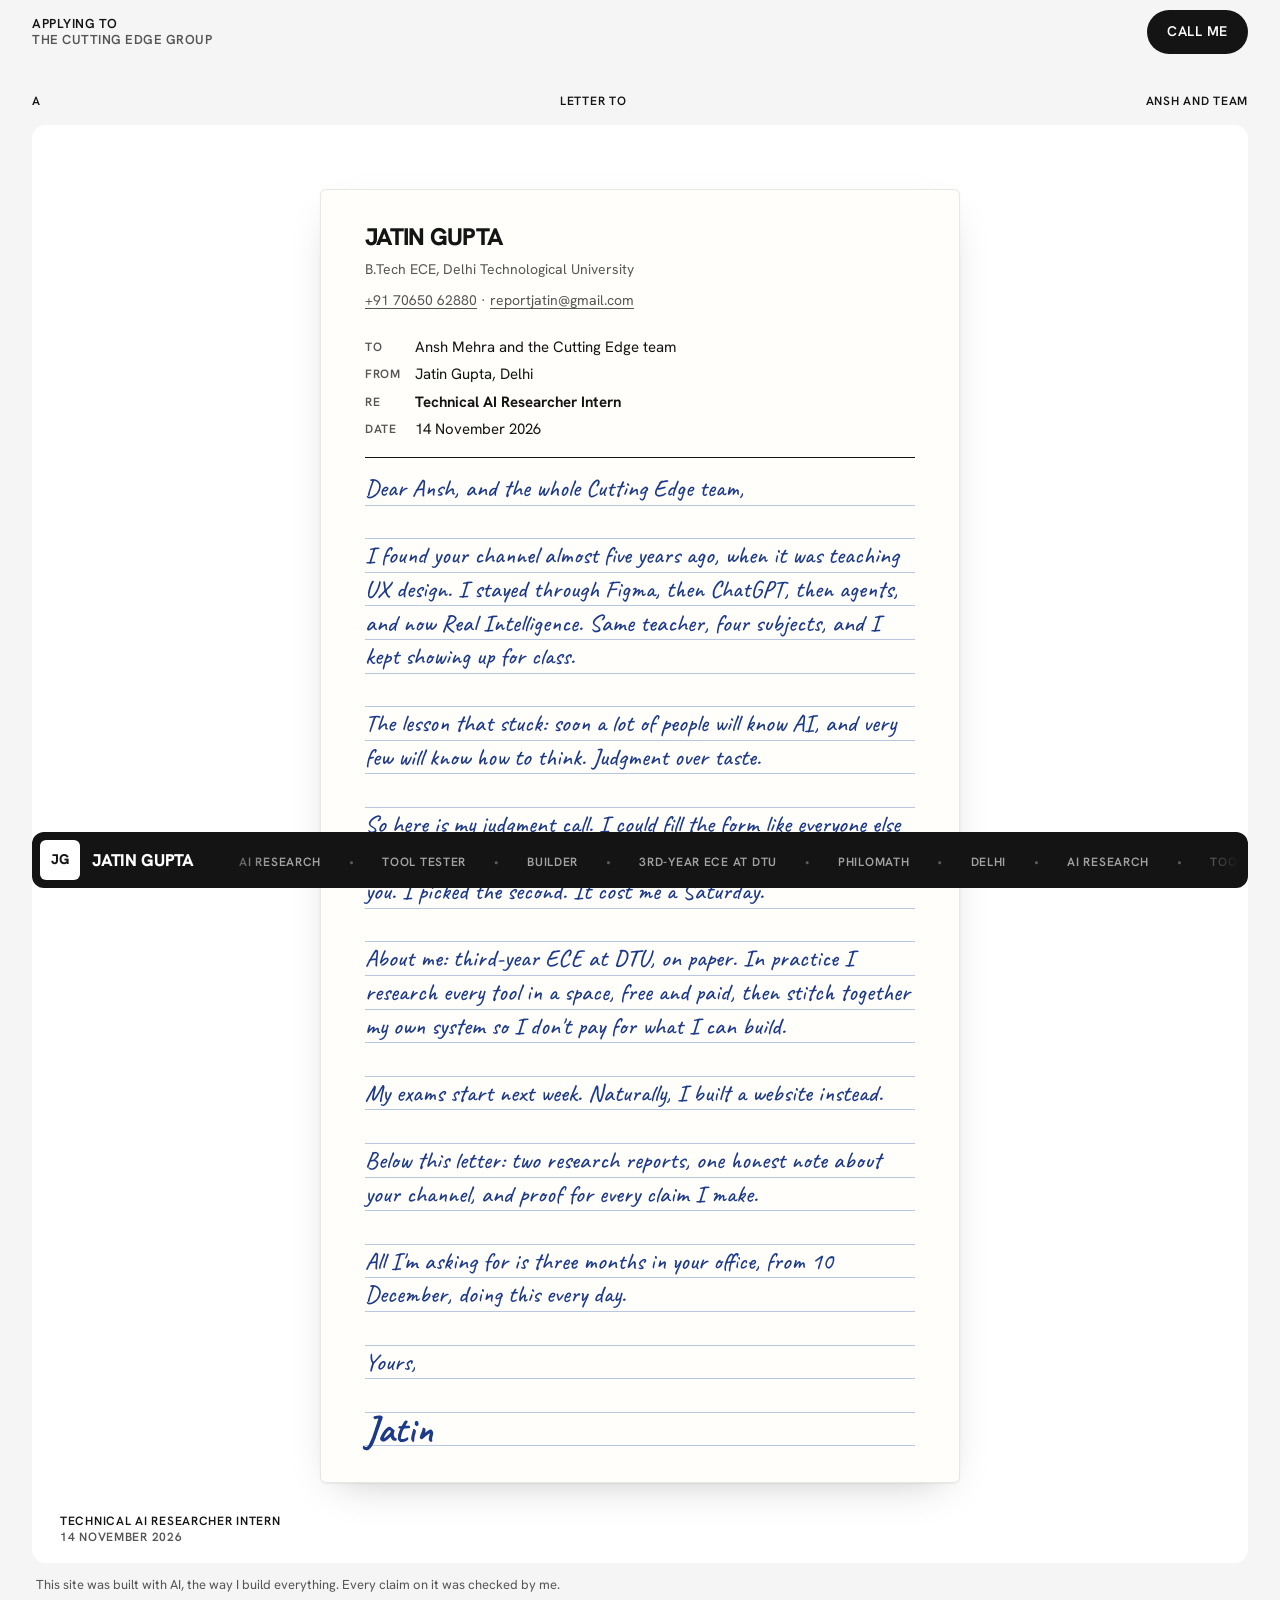
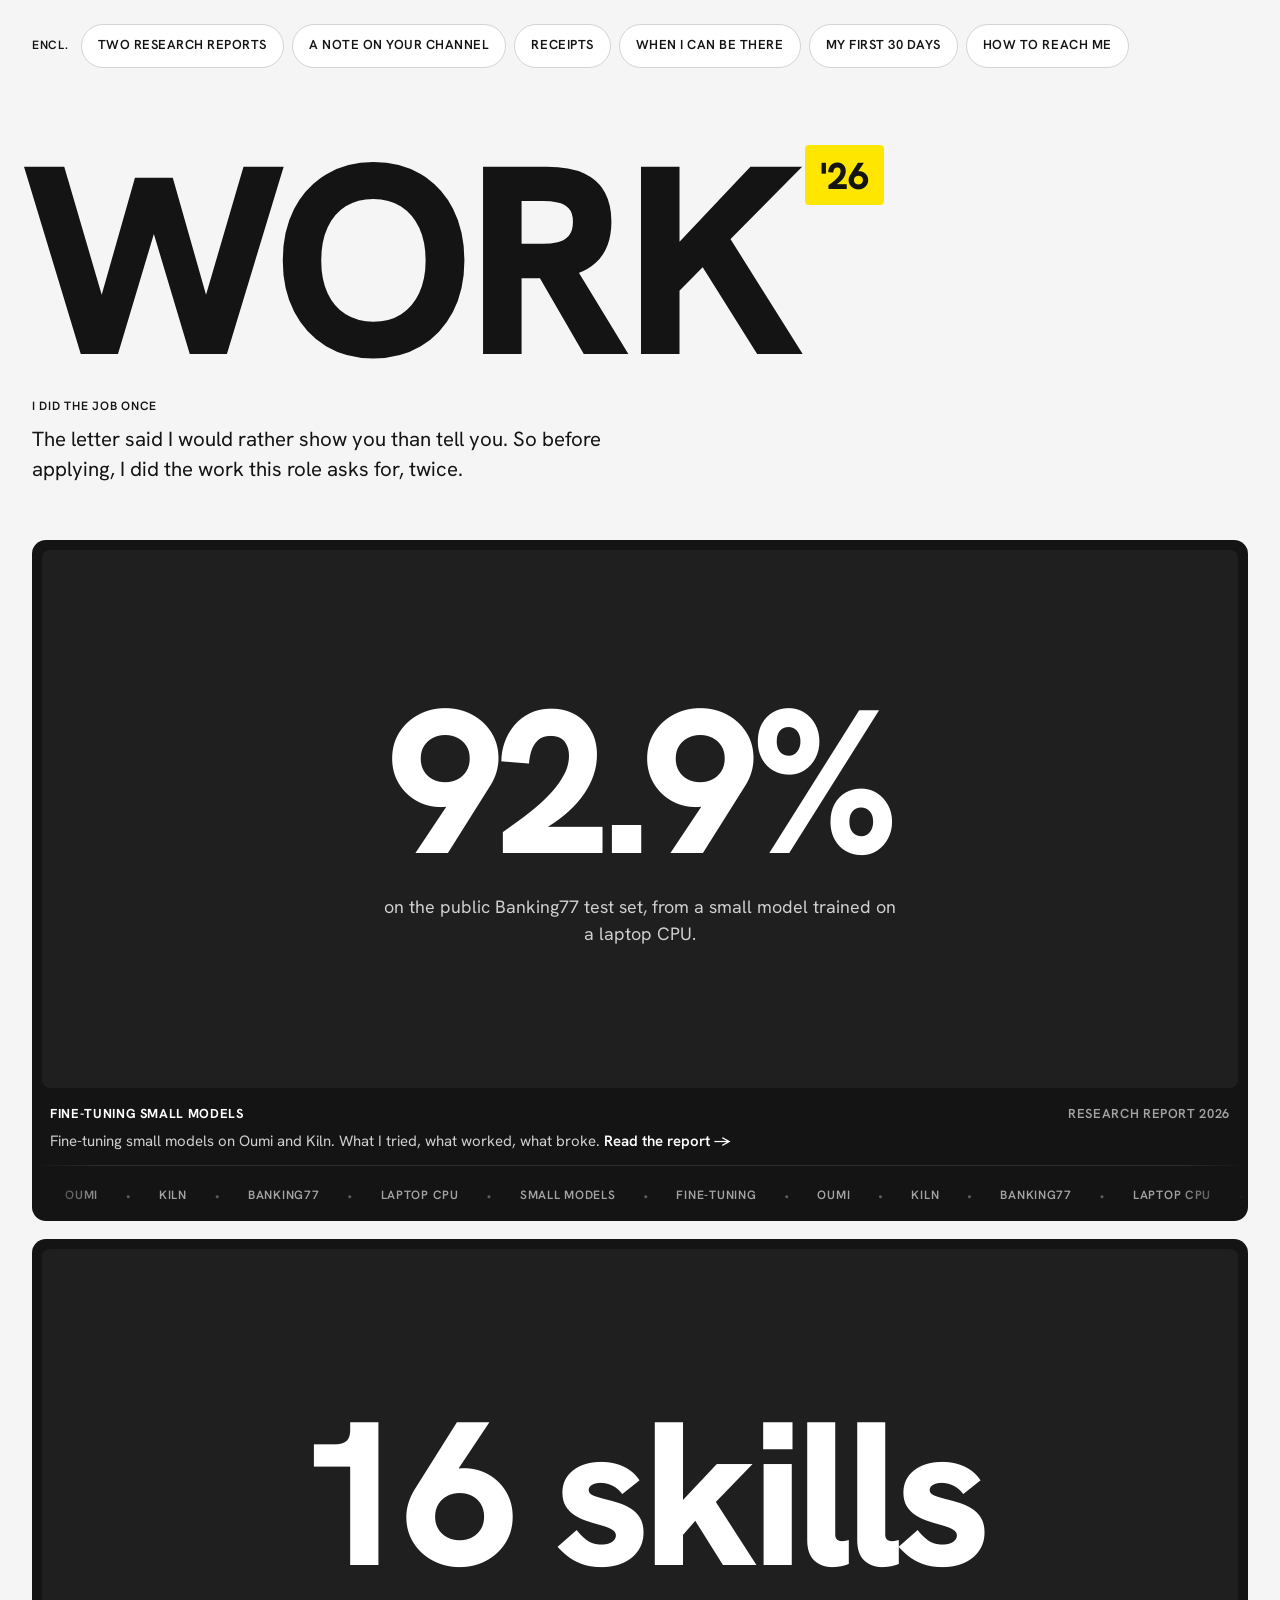
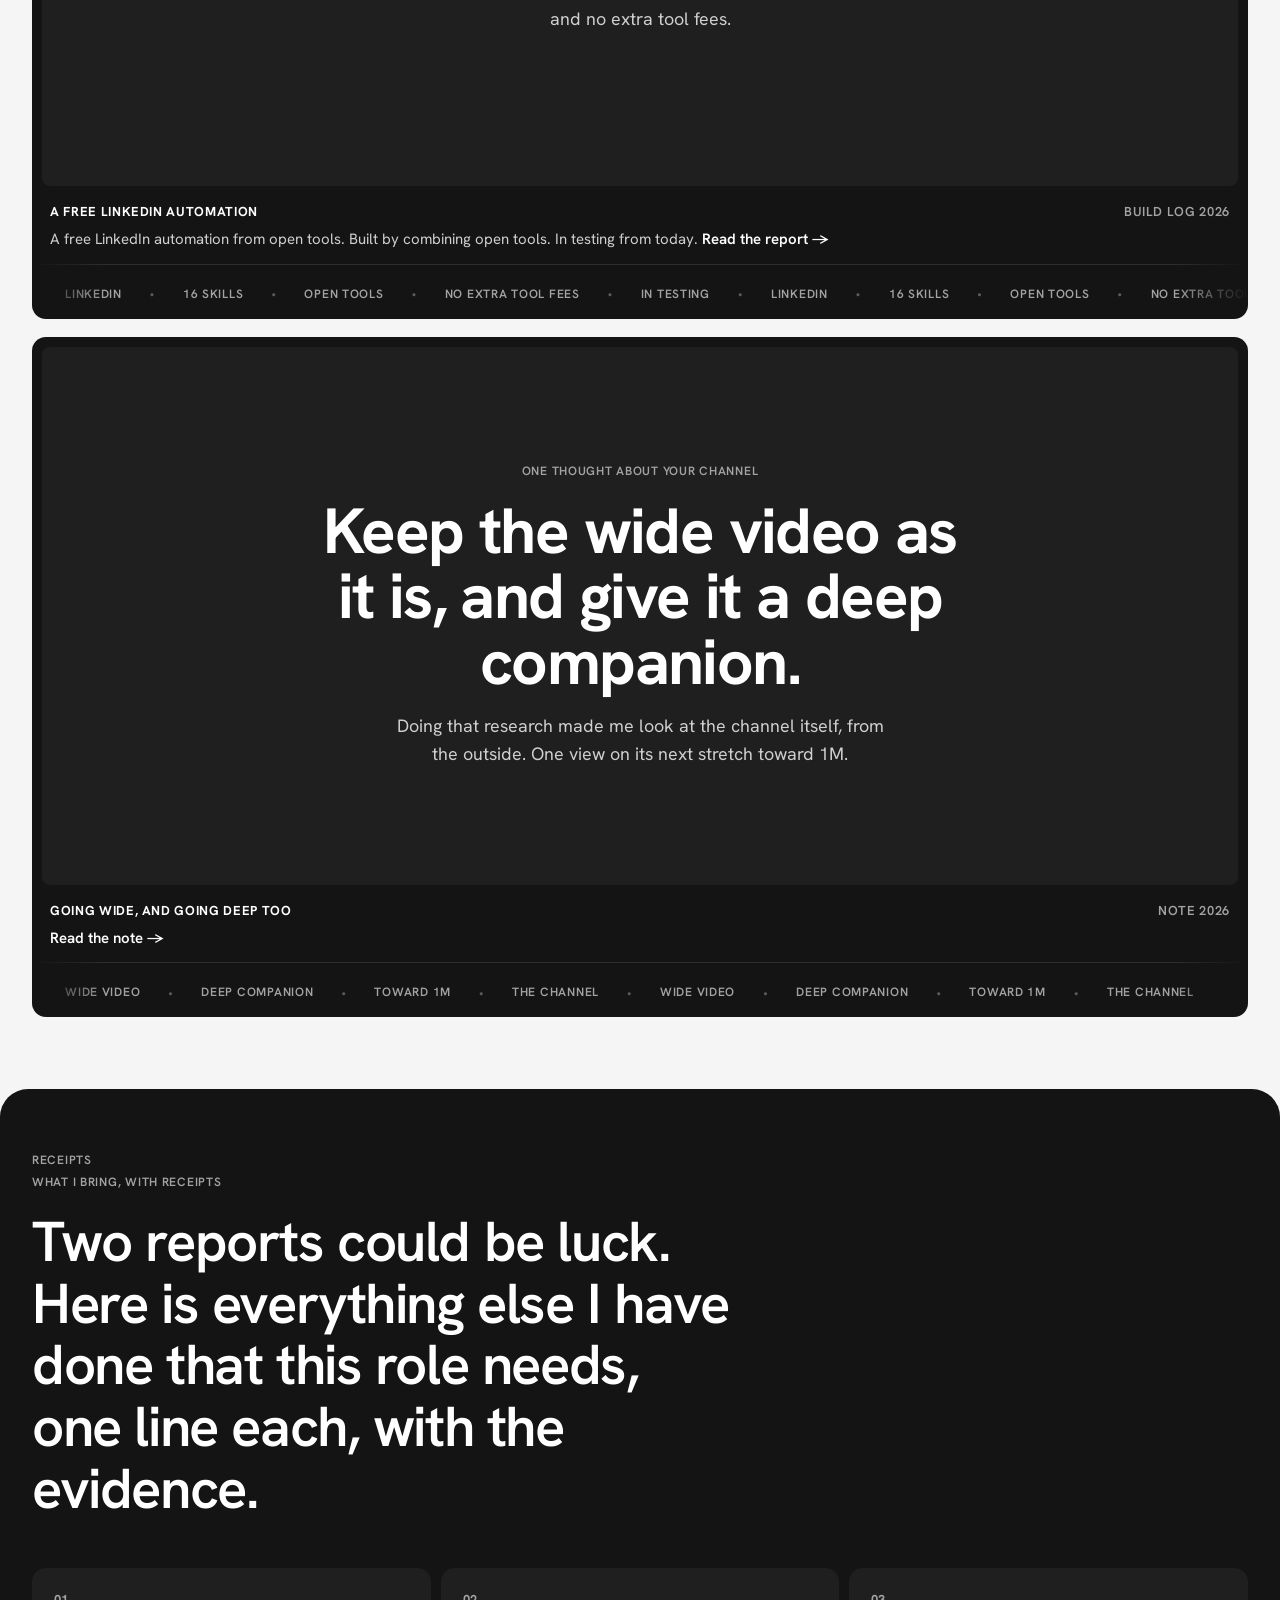
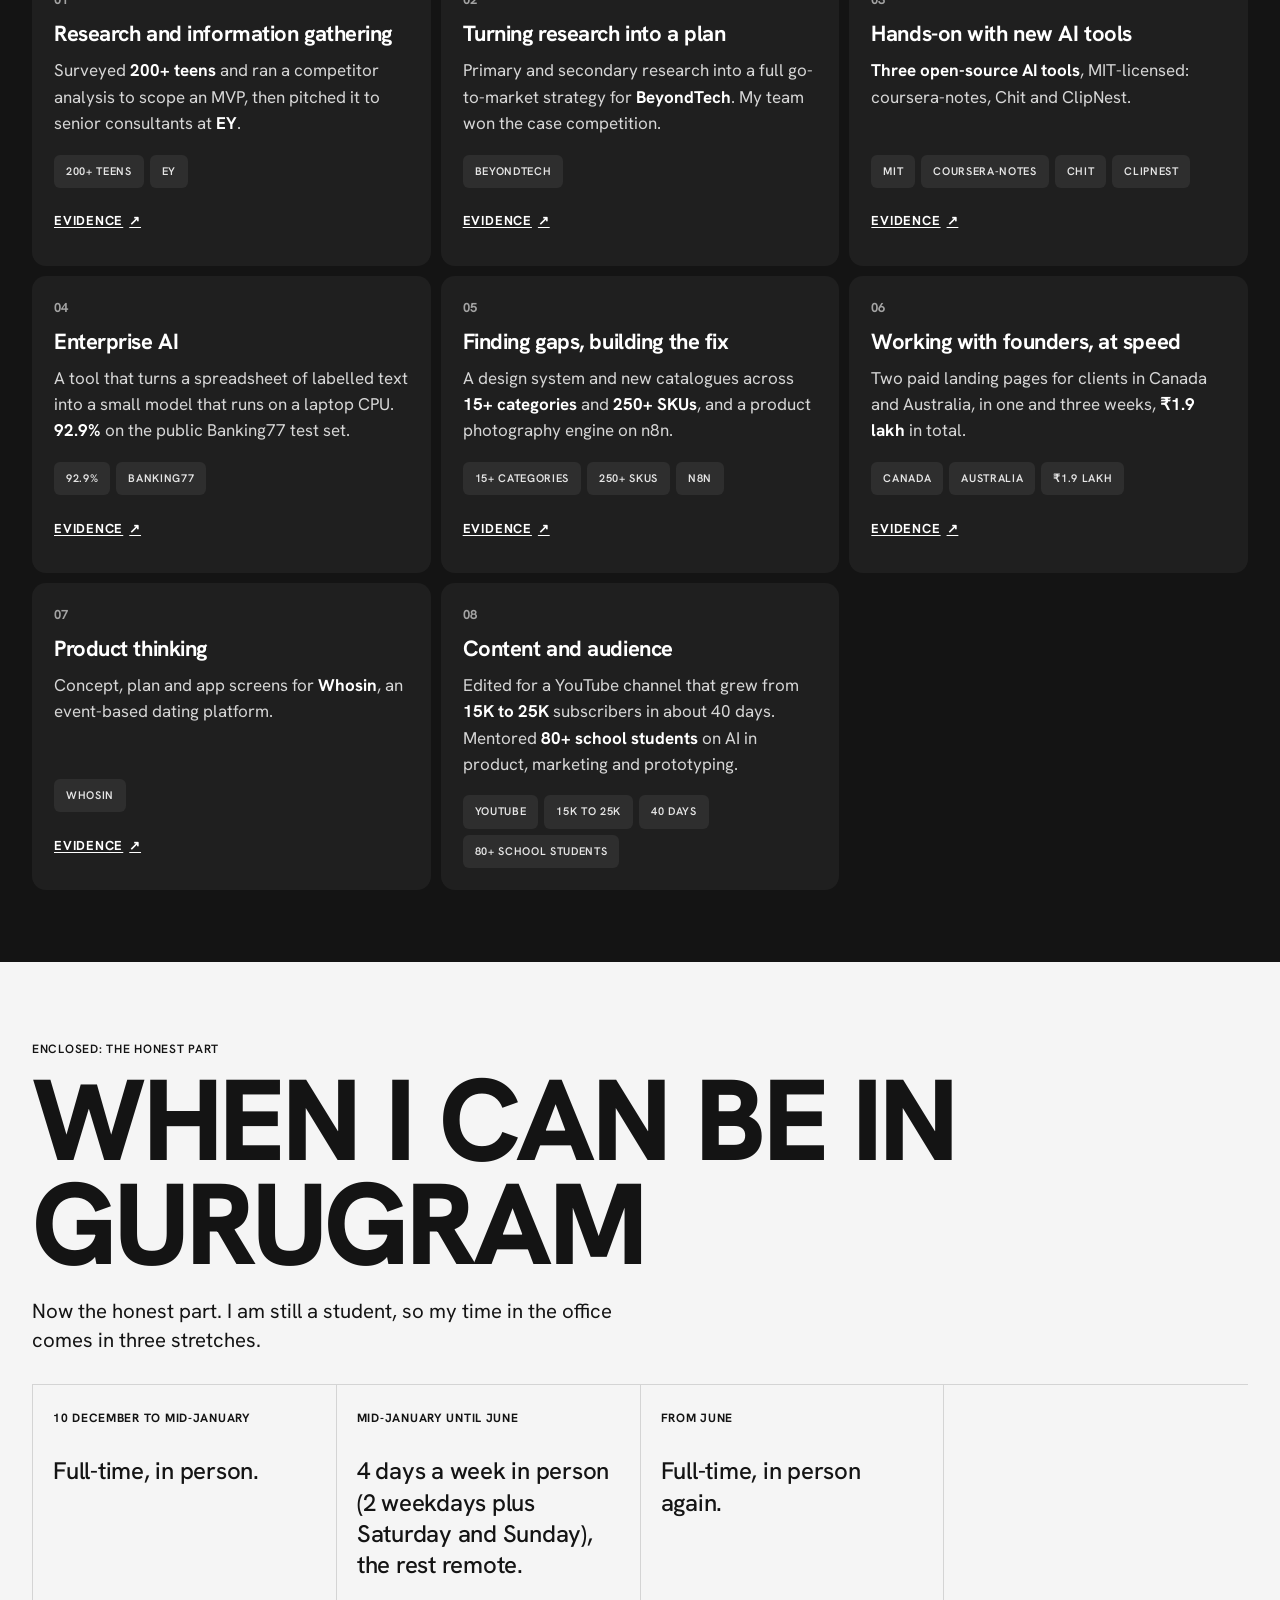
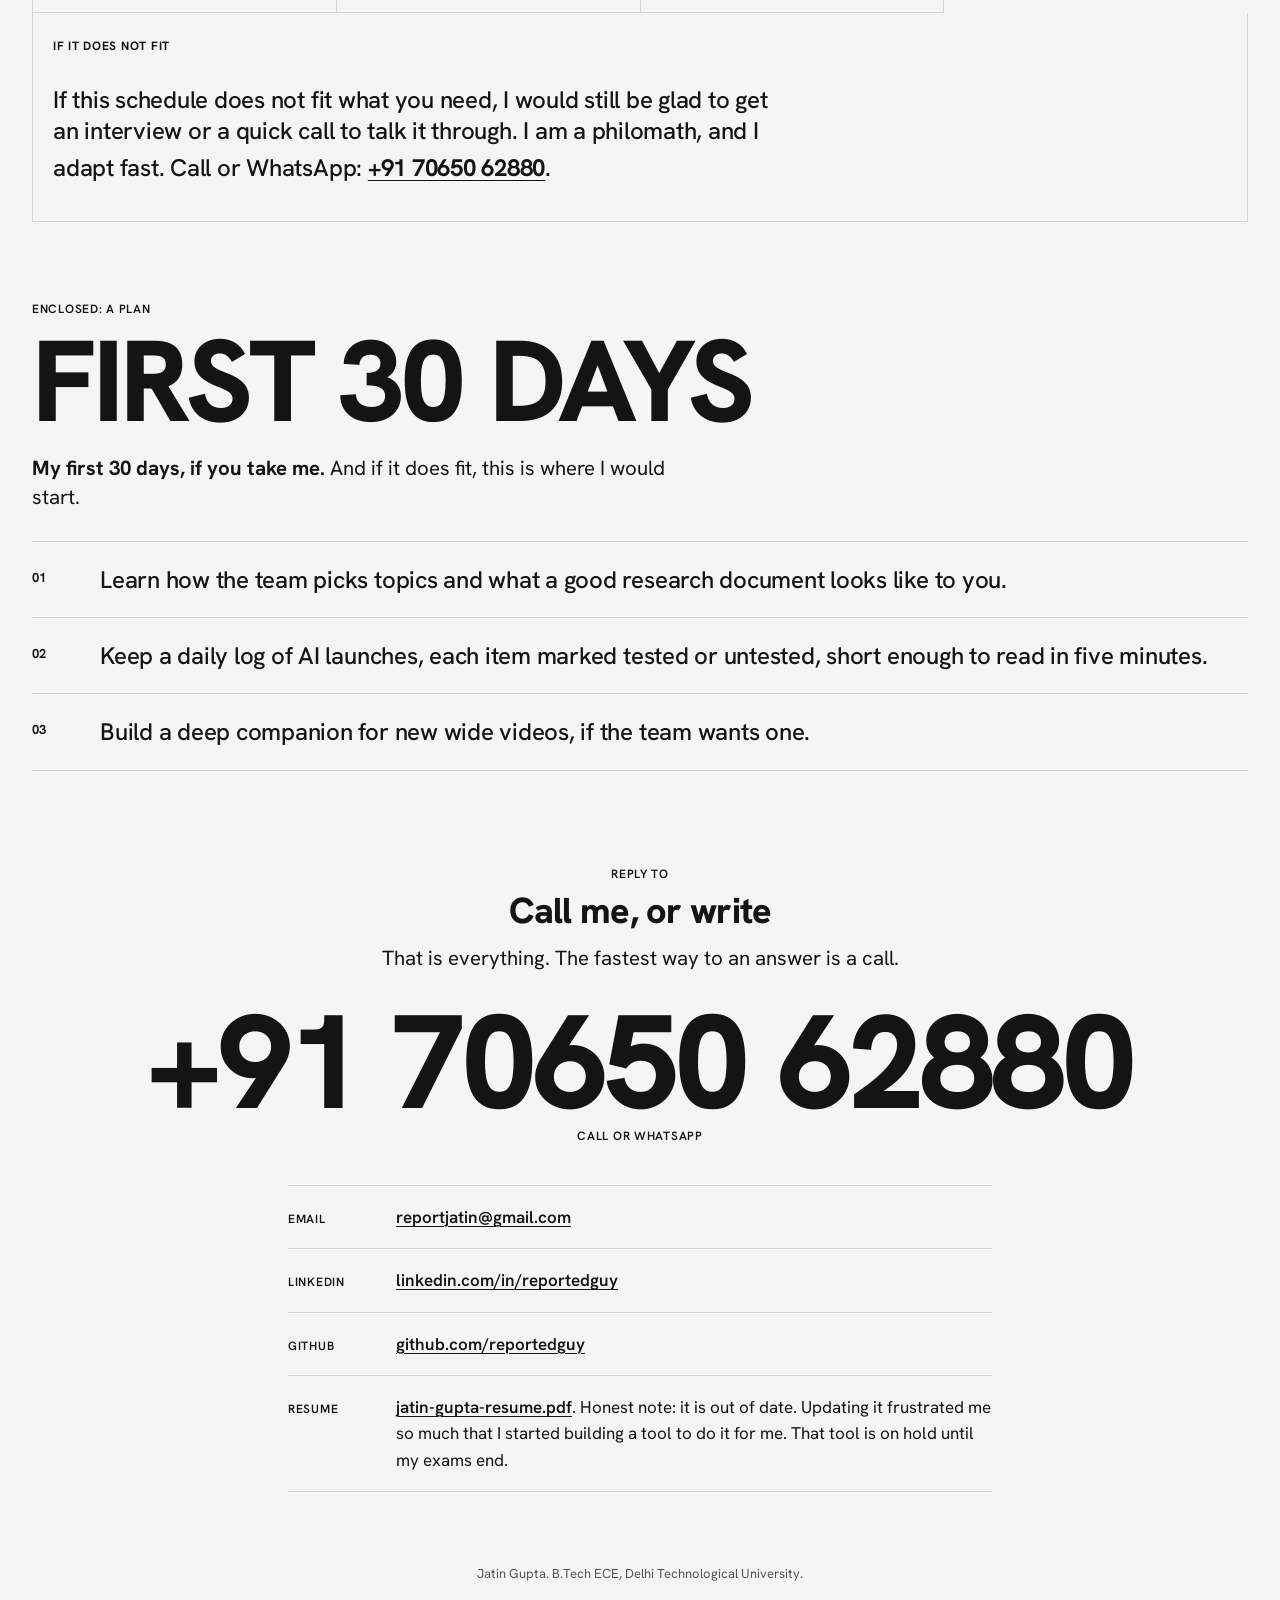
==== commit 12e687ec: "Roomier chips and inline code Co-Authored-By: Claude Fable 5.2 <noreply@anthropic.com>" ====
--- a/index.html
+++ b/index.html
@@ -8,7 +8,7 @@
 <link rel="preconnect" href="https://fonts.googleapis.com">
 <link rel="preconnect" href="https://fonts.gstatic.com" crossorigin>
 <link rel="stylesheet" href="https://fonts.googleapis.com/css2?family=Caveat:wght@500;700&family=Hanken+Grotesk:wght@400;500;600;700;800&display=swap">
-<link rel="stylesheet" href="assets/site.css?v=5">
+<link rel="stylesheet" href="assets/site.css?v=6">
 <script>document.documentElement.classList.add('js')</script>
 </head>
 <body class="home">
--- a/assets/site.css
+++ b/assets/site.css
@@ -187,7 +187,7 @@
 .blocks p { margin: 0; color: #d6d6d6; }
 .blocks p b { color: var(--white); }
 .chips { display: flex; flex-wrap: wrap; gap: 6px; margin-top: auto !important; padding-top: 6px; }
-.chips span { padding: 6px 10px; background: var(--dark-3); border-radius: 6px; font-size: .6875rem; font-weight: 600; text-transform: uppercase; letter-spacing: .06em; color: #e6e6e6; }
+.chips span { padding: 8px 12px; background: var(--dark-3); border-radius: 6px; font-size: .6875rem; font-weight: 600; text-transform: uppercase; letter-spacing: .06em; color: #e6e6e6; }
 
 /* evidence link: used on home and sub-pages */
 a.evidence {
@@ -260,7 +260,7 @@
 .doc li { margin-bottom: 8px; }
 .doc li::marker { color: var(--ink-2); font-weight: 600; }
 .doc a:not(.back):not(.evidence) { font-weight: 600; }
-.doc code { font-size: .9em; background: #e8e8e8; padding: 1px 5px; border-radius: 4px; word-break: break-word; }
+.doc code { font-size: .9em; background: #e8e8e8; padding: 3px 8px; border-radius: 4px; word-break: break-word; }
 .doc table {
   display: block; overflow-x: auto; max-width: 100%; width: max-content;
   border-collapse: collapse; margin: 18px 0 28px; font-size: .875rem; background: var(--white); border-radius: 10px;
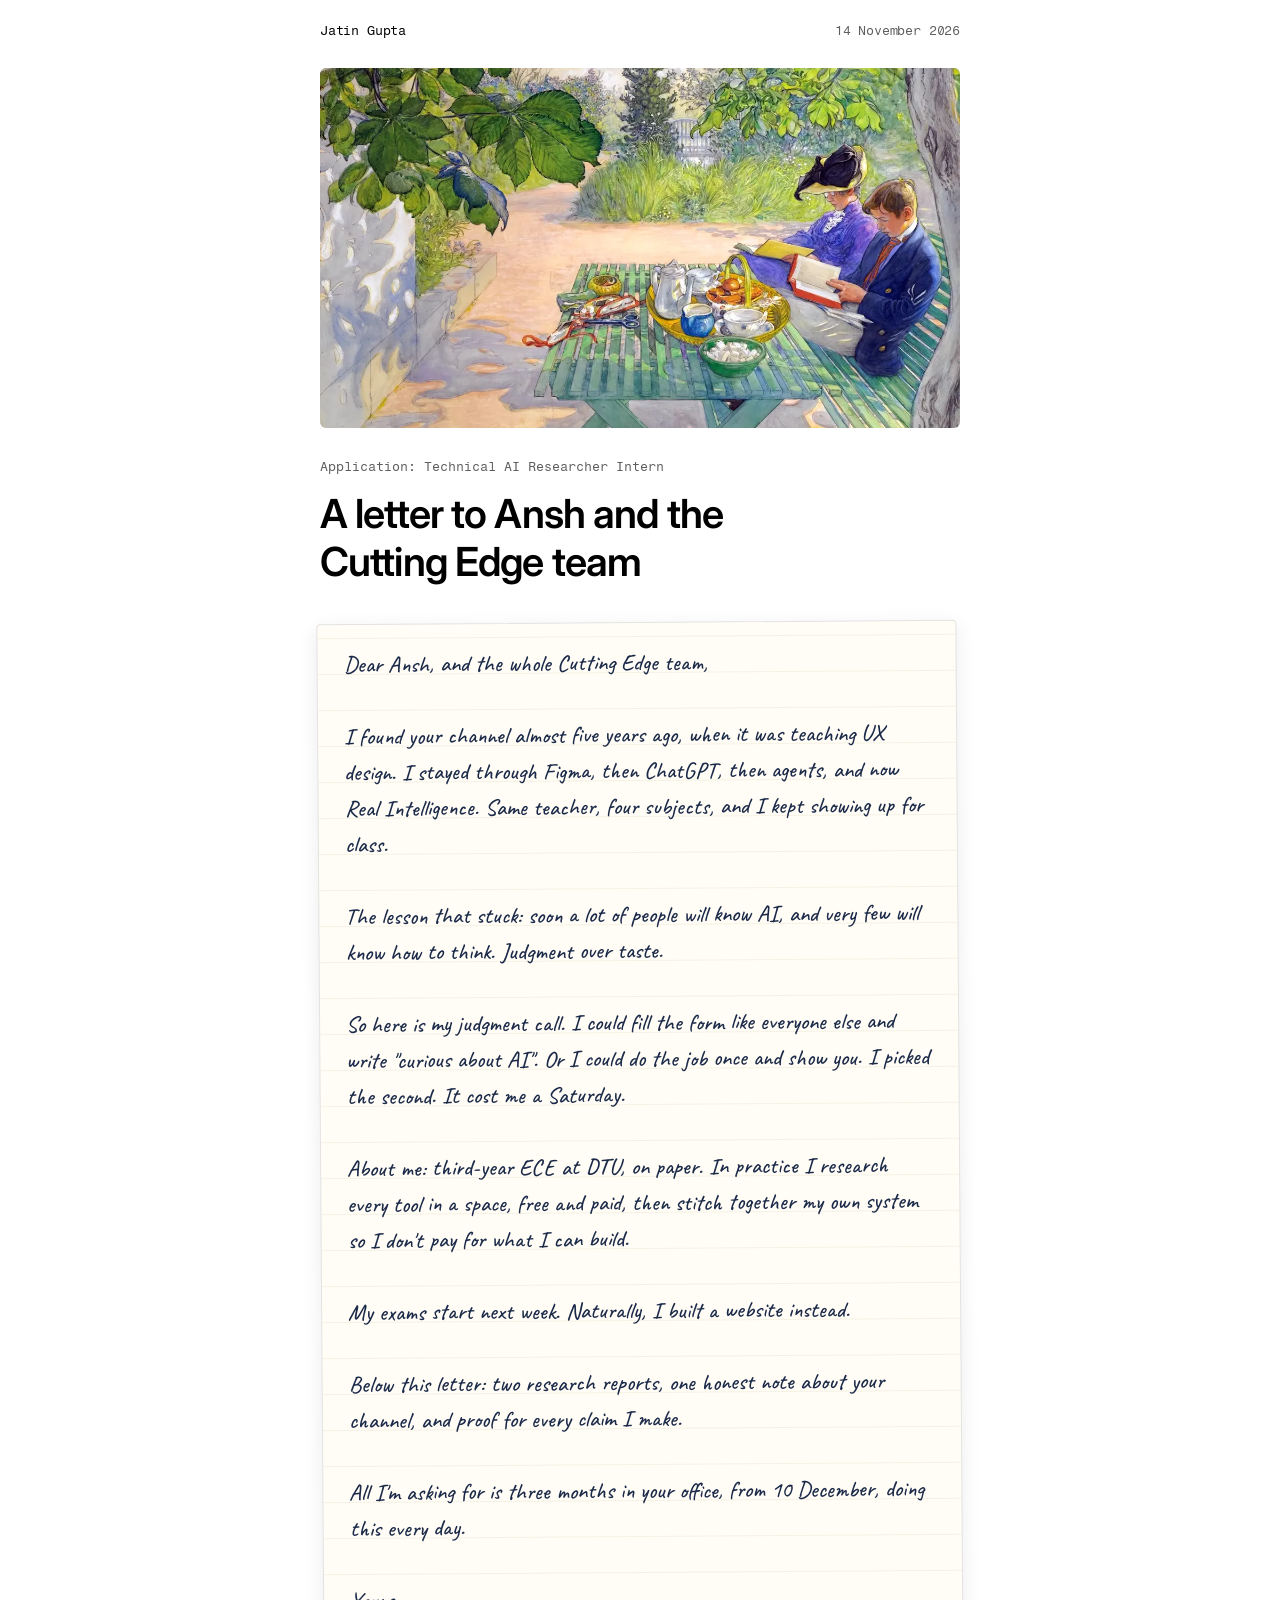
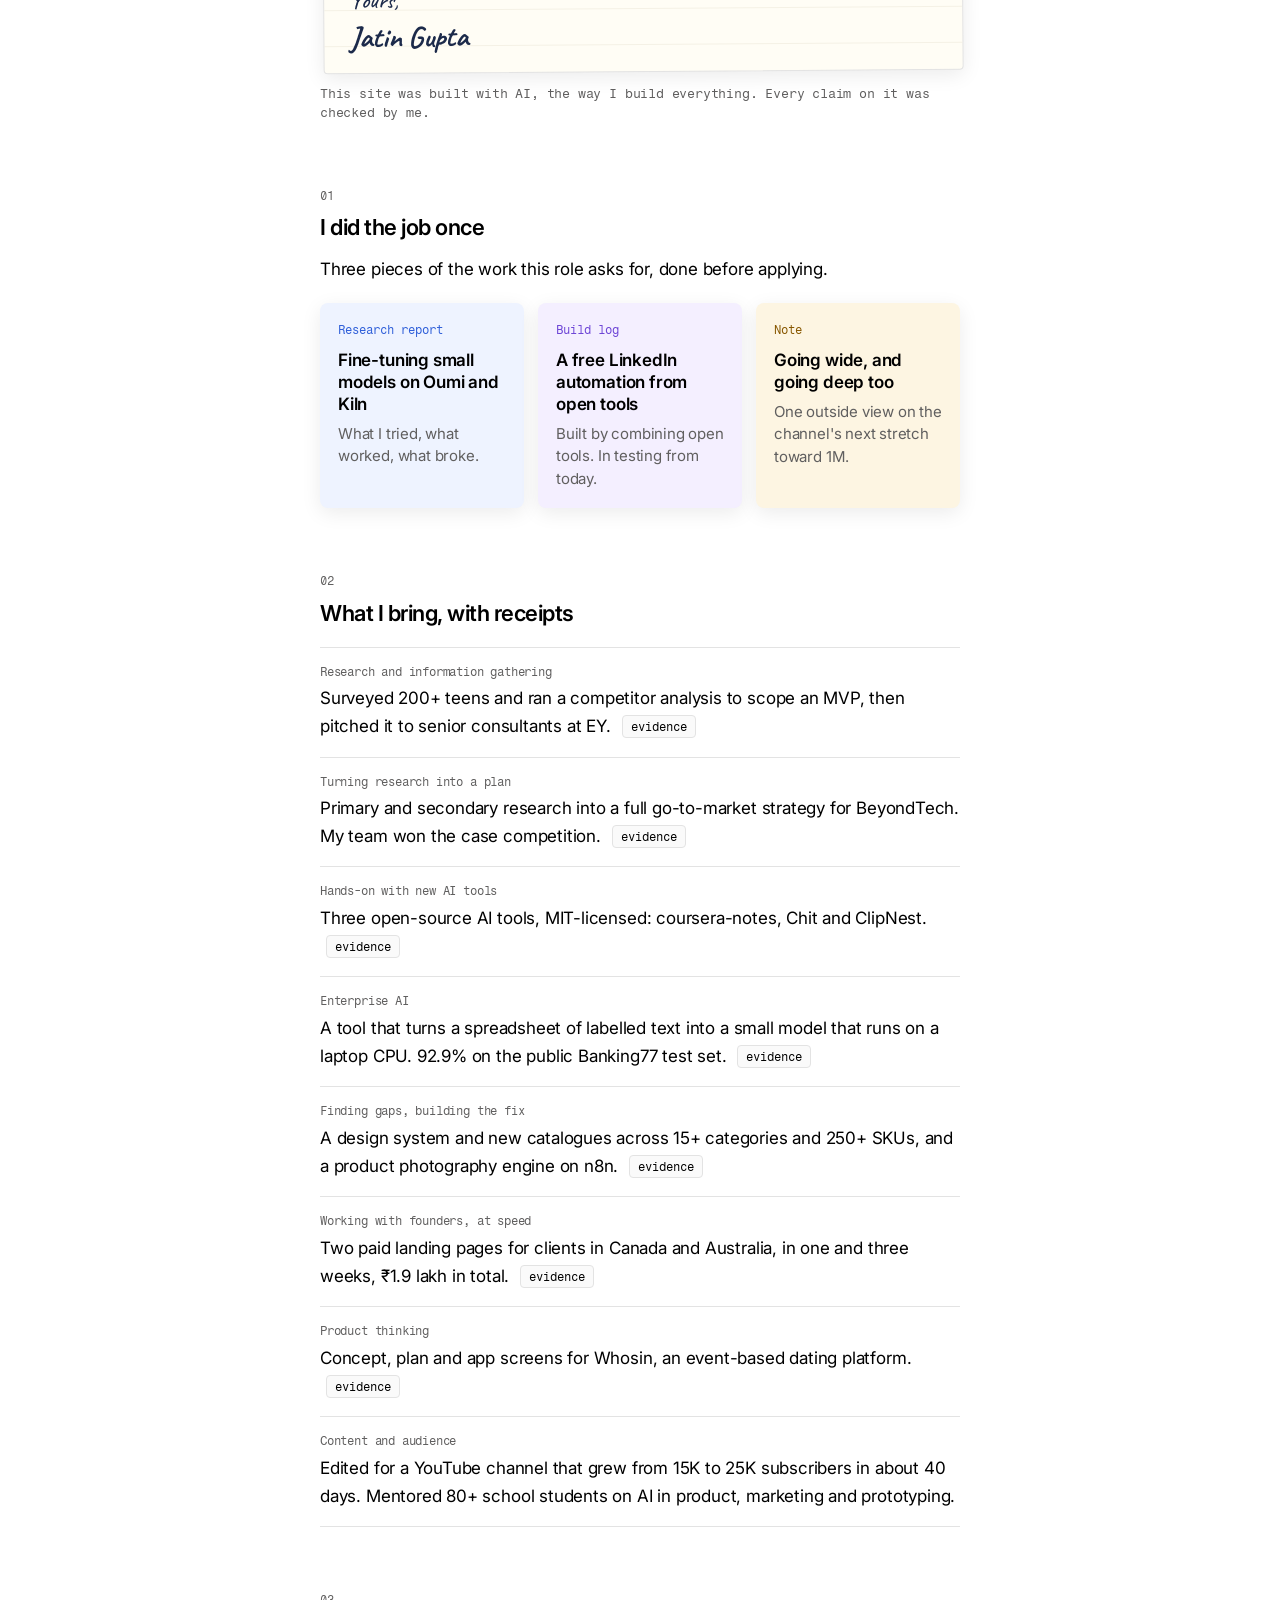
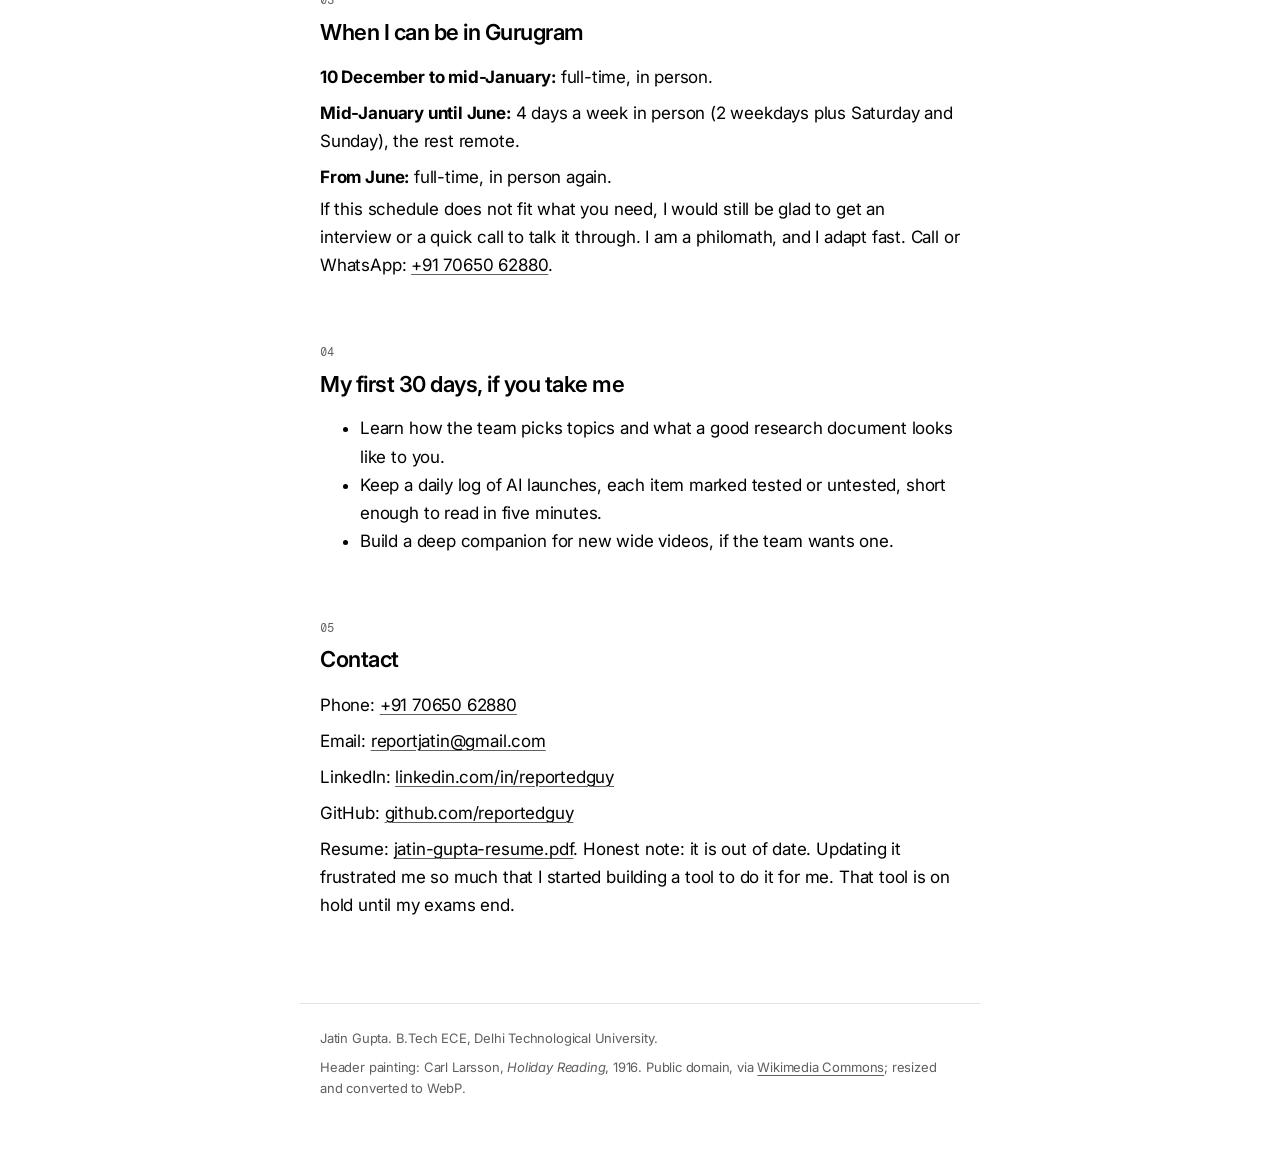
==== commit 45c7457e: "Restore the Mindblaze-style design Co-Authored-By: Claude Fable 5.2 <noreply@anthropic.com>" ====
--- a/index.html
+++ b/index.html
@@ -6,215 +6,124 @@
 <title>Letter to Cutting Edge</title>
 <meta name="description" content="Jatin Gupta's application for the Technical AI Researcher Intern role at The Cutting Edge Group, with the work behind it.">
 <link rel="preconnect" href="https://fonts.googleapis.com">
-<link rel="preconnect" href="https://fonts.gstatic.com" crossorigin>
-<link rel="stylesheet" href="https://fonts.googleapis.com/css2?family=Caveat:wght@500;700&family=Hanken+Grotesk:wght@400;500;600;700;800&display=swap">
-<link rel="stylesheet" href="assets/site.css?v=6">
-<script>document.documentElement.classList.add('js')</script>
+<link rel="stylesheet" href="https://fonts.googleapis.com/css2?family=Caveat:wght@500;700&display=swap">
+<link rel="stylesheet" href="assets/site.css?v=7">
 </head>
-<body class="home">
+<body>
 
-<header class="topbar">
-  <p class="applying">Applying to<br><span>The Cutting Edge Group</span></p>
-  <a class="pill" href="tel:+917065062880">Call me</a>
+<header class="site-head">
+  <a href="index.html">Jatin Gupta</a>
+  <span>14 November 2026</span>
 </header>
 
-<main>
+<main class="wrap">
 
-  <p class="labelrow" aria-hidden="true"><span>A</span><span>Letter to</span><span>Ansh and team</span></p>
+  <section class="hero">
+    <figure>
+      <img src="assets/art/reading.webp" width="1200" height="822" alt="Carl Larsson, Holiday Reading (1916): a girl reading on a sunlit wooden porch">
+    </figure>
+    <p class="kicker">Application: Technical AI Researcher Intern</p>
+    <h1>A letter to Ansh and the Cutting Edge team</h1>
+  </section>
 
-  <section class="hero" aria-label="Letter">
-    <div class="sheet">
-      <header class="sheet-head">
-        <p class="lh-name">Jatin Gupta</p>
-        <p class="lh-addr">B.Tech ECE, Delhi Technological University<br>
-          <a href="tel:+917065062880">+91 70650 62880</a> · <a href="mailto:reportjatin@gmail.com">reportjatin@gmail.com</a></p>
-        <dl class="memo">
-          <dt>To</dt><dd>Ansh Mehra and the Cutting Edge team</dd>
-          <dt>From</dt><dd>Jatin Gupta, Delhi</dd>
-          <dt>Re</dt><dd><strong>Technical AI Researcher Intern</strong></dd>
-          <dt>Date</dt><dd><time datetime="2026-11-14">14 November 2026</time></dd>
-        </dl>
-      </header>
-      <article class="letter-body">
-        <p>Dear Ansh, and the whole Cutting Edge team,</p>
-        <p>I found your channel almost five years ago, when it was teaching UX design. I stayed through Figma, then ChatGPT, then agents, and now Real Intelligence. Same teacher, four subjects, and I kept showing up for class.</p>
-        <p>The lesson that stuck: soon a lot of people will know AI, and very few will know how to think. Judgment over taste.</p>
-        <p>So here is my judgment call. I could fill the form like everyone else and write "curious about AI". Or I could do the job once and show you. I picked the second. It cost me a Saturday.</p>
-        <p>About me: third-year ECE at DTU, on paper. In practice I research every tool in a space, free and paid, then stitch together my own system so I don't pay for what I can build.</p>
-        <p>My exams start next week. Naturally, I built a website instead.</p>
-        <p>Below this letter: two research reports, one honest note about your channel, and proof for every claim I make.</p>
-        <p>All I'm asking for is three months in your office, from 10 December, doing this every day.</p>
-        <p>Yours,</p>
-        <p class="sign">Jatin</p>
-      </article>
+  <section class="letter" aria-label="Letter">
+    <div class="letter-body">
+      <p>Dear Ansh, and the whole Cutting Edge team,</p>
+      <p>I found your channel almost five years ago, when it was teaching UX design. I stayed through Figma, then ChatGPT, then agents, and now Real Intelligence. Same teacher, four subjects, and I kept showing up for class.</p>
+      <p>The lesson that stuck: soon a lot of people will know AI, and very few will know how to think. Judgment over taste.</p>
+      <p>So here is my judgment call. I could fill the form like everyone else and write "curious about AI". Or I could do the job once and show you. I picked the second. It cost me a Saturday.</p>
+      <p>About me: third-year ECE at DTU, on paper. In practice I research every tool in a space, free and paid, then stitch together my own system so I don't pay for what I can build.</p>
+      <p>My exams start next week. Naturally, I built a website instead.</p>
+      <p>Below this letter: two research reports, one honest note about your channel, and proof for every claim I make.</p>
+      <p>All I'm asking for is three months in your office, from 10 December, doing this every day.</p>
+      <p>Yours,</p>
     </div>
-    <p class="hero-cap">Technical AI Researcher Intern<br><span>14 November 2026</span></p>
+    <p class="sign">Jatin Gupta</p>
   </section>
   <p class="letter-note">This site was built with AI, the way I build everything. Every claim on it was checked by me.</p>
 
-  <nav class="encl" aria-label="Enclosures">
-    <span class="tiny">Encl.</span>
-    <a href="#reports">two research reports</a>
-    <a href="#channel">a note on your channel</a>
-    <a href="#receipts">receipts</a>
-    <a href="#when">when I can be there</a>
-    <a href="#first-30">my first 30 days</a>
-    <a href="#contact">how to reach me</a>
-  </nav>
+  <span class="label">01</span>
+  <h2>I did the job once</h2>
+  <p>Three pieces of the work this role asks for, done before applying.</p>
+  <div class="cards">
+    <a class="card t-blue" href="research/finetuning.html">
+      <span class="mono">Research report</span>
+      <strong>Fine-tuning small models on Oumi and Kiln</strong>
+      <span>What I tried, what worked, what broke.</span>
+    </a>
+    <a class="card t-violet" href="research/linkedin-automation.html">
+      <span class="mono">Build log</span>
+      <strong>A free LinkedIn automation from open tools</strong>
+      <span>Built by combining open tools. In testing from today.</span>
+    </a>
+    <a class="card t-amber" href="research/depth-note.html">
+      <span class="mono">Note</span>
+      <strong>Going wide, and going deep too</strong>
+      <span>One outside view on the channel's next stretch toward 1M.</span>
+    </a>
+  </div>
 
-  <section id="reports" class="work">
-    <p class="giant" aria-hidden="true">Work<sup>'26</sup></p>
-    <div class="intro">
-      <h2 class="tiny">I did the job once</h2>
-      <p class="opener">The letter said I would rather show you than tell you. So before applying, I did the work this role asks for, twice.</p>
-    </div>
+  <span class="label">02</span>
+  <h2>What I bring, with receipts</h2>
+  <ul class="claims">
+    <li><span class="need">Research and information gathering</span>
+      Surveyed 200+ teens and ran a competitor analysis to scope an MVP, then pitched it to senior consultants at EY.
+      <a class="evidence" href="work/teenfit.html">evidence</a></li>
+    <li><span class="need">Turning research into a plan</span>
+      Primary and secondary research into a full go-to-market strategy for BeyondTech. My team won the case competition.
+      <a class="evidence" href="work/gtm-case.html">evidence</a></li>
+    <li><span class="need">Hands-on with new AI tools</span>
+      Three open-source AI tools, MIT-licensed: coursera-notes, Chit and ClipNest.
+      <a class="evidence" href="work/open-source.html">evidence</a></li>
+    <li><span class="need">Enterprise AI</span>
+      A tool that turns a spreadsheet of labelled text into a small model that runs on a laptop CPU. 92.9% on the public Banking77 test set.
+      <a class="evidence" href="work/model-training.html">evidence</a></li>
+    <li><span class="need">Finding gaps, building the fix</span>
+      A design system and new catalogues across 15+ categories and 250+ SKUs, and a product photography engine on n8n.
+      <a class="evidence" href="work/huminex.html">evidence</a></li>
+    <li><span class="need">Working with founders, at speed</span>
+      Two paid landing pages for clients in Canada and Australia, in one and three weeks, ₹1.9 lakh in total.
+      <a class="evidence" href="work/agency.html">evidence</a></li>
+    <li><span class="need">Product thinking</span>
+      Concept, plan and app screens for Whosin, an event-based dating platform.
+      <a class="evidence" href="work/whosin.html">evidence</a></li>
+    <li><span class="need">Content and audience</span>
+      Edited for a YouTube channel that grew from 15K to 25K subscribers in about 40 days. Mentored 80+ school students on AI in product, marketing and prototyping.</li>
+  </ul>
 
-    <a class="card reveal" href="research/finetuning.html">
-      <div class="media">
-        <p class="figure">92.9%</p>
-        <p class="figure-cap">on the public Banking77 test set, from a small model trained on a laptop CPU.</p>
-      </div>
-      <div class="card-foot">
-        <h3>Fine-tuning small models</h3>
-        <p class="kind">Research report 2026</p>
-      </div>
-      <p class="card-sub">Fine-tuning small models on Oumi and Kiln. What I tried, what worked, what broke. <span class="go">Read the report</span></p>
-      <div class="marquee" aria-hidden="true"><div class="track">
-        <span>Oumi</span><span>Kiln</span><span>Banking77</span><span>Laptop CPU</span><span>Small models</span><span>Fine-tuning</span>
-        <span>Oumi</span><span>Kiln</span><span>Banking77</span><span>Laptop CPU</span><span>Small models</span><span>Fine-tuning</span>
-      </div></div>
-    </a>
+  <span class="label">03</span>
+  <h2>When I can be in Gurugram</h2>
+  <ul class="facts">
+    <li><strong>10 December to mid-January:</strong> full-time, in person.</li>
+    <li><strong>Mid-January until June:</strong> 4 days a week in person (2 weekdays plus Saturday and Sunday), the rest remote.</li>
+    <li><strong>From June:</strong> full-time, in person again.</li>
+  </ul>
+  <p>If this schedule does not fit what you need, I would still be glad to get an interview or a quick call to talk it through. I am a philomath, and I adapt fast. Call or WhatsApp: <a href="tel:+917065062880">+91 70650 62880</a>.</p>
 
-    <a class="card reveal" href="research/linkedin-automation.html">
-      <div class="media">
-        <p class="figure">16 skills</p>
-        <p class="figure-cap">and no extra tool fees.</p>
-      </div>
-      <div class="card-foot">
-        <h3>A free LinkedIn automation</h3>
-        <p class="kind">Build log 2026</p>
-      </div>
-      <p class="card-sub">A free LinkedIn automation from open tools. Built by combining open tools. In testing from today. <span class="go">Read the report</span></p>
-      <div class="marquee" aria-hidden="true"><div class="track">
-        <span>LinkedIn</span><span>16 skills</span><span>Open tools</span><span>No extra tool fees</span><span>In testing</span>
-        <span>LinkedIn</span><span>16 skills</span><span>Open tools</span><span>No extra tool fees</span><span>In testing</span>
-      </div></div>
-    </a>
+  <span class="label">04</span>
+  <h2>My first 30 days, if you take me</h2>
+  <ul>
+    <li>Learn how the team picks topics and what a good research document looks like to you.</li>
+    <li>Keep a daily log of AI launches, each item marked tested or untested, short enough to read in five minutes.</li>
+    <li>Build a deep companion for new wide videos, if the team wants one.</li>
+  </ul>
 
-    <a id="channel" class="card reveal" href="research/depth-note.html">
-      <div class="media quote">
-        <p class="tiny">One thought about your channel</p>
-        <blockquote><p>Keep the wide video as it is, and give it a deep companion.</p></blockquote>
-        <p class="figure-cap">Doing that research made me look at the channel itself, from the outside. One view on its next stretch toward 1M.</p>
-      </div>
-      <div class="card-foot">
-        <h3>Going wide, and going deep too</h3>
-        <p class="kind">Note 2026</p>
-      </div>
-      <p class="card-sub"><span class="go">Read the note</span></p>
-      <div class="marquee" aria-hidden="true"><div class="track">
-        <span>Wide video</span><span>Deep companion</span><span>Toward 1M</span><span>The channel</span>
-        <span>Wide video</span><span>Deep companion</span><span>Toward 1M</span><span>The channel</span>
-      </div></div>
-    </a>
-  </section>
-
-  <section id="receipts" class="dark">
-    <p class="tiny grey">Receipts</p>
-    <h2 class="tiny sub">What I bring, with receipts</h2>
-    <p class="statement">Two reports could be luck. Here is everything else I have done that this role needs, one line each, with the evidence.</p>
-    <ol class="blocks">
-      <li class="reveal"><span class="num">01</span><h3>Research and information gathering</h3>
-        <p>Surveyed <b>200+ teens</b> and ran a competitor analysis to scope an MVP, then pitched it to senior consultants at <b>EY</b>.</p>
-        <p class="chips"><span>200+ teens</span><span>EY</span></p>
-        <a class="evidence" href="work/teenfit.html">Evidence</a></li>
-      <li class="reveal"><span class="num">02</span><h3>Turning research into a plan</h3>
-        <p>Primary and secondary research into a full go-to-market strategy for <b>BeyondTech</b>. My team won the case competition.</p>
-        <p class="chips"><span>BeyondTech</span></p>
-        <a class="evidence" href="work/gtm-case.html">Evidence</a></li>
-      <li class="reveal"><span class="num">03</span><h3>Hands-on with new AI tools</h3>
-        <p><b>Three open-source AI tools</b>, MIT-licensed: coursera-notes, Chit and ClipNest.</p>
-        <p class="chips"><span>MIT</span><span>coursera-notes</span><span>Chit</span><span>ClipNest</span></p>
-        <a class="evidence" href="work/open-source.html">Evidence</a></li>
-      <li class="reveal"><span class="num">04</span><h3>Enterprise AI</h3>
-        <p>A tool that turns a spreadsheet of labelled text into a small model that runs on a laptop CPU. <b>92.9%</b> on the public Banking77 test set.</p>
-        <p class="chips"><span>92.9%</span><span>Banking77</span></p>
-        <a class="evidence" href="work/model-training.html">Evidence</a></li>
-      <li class="reveal"><span class="num">05</span><h3>Finding gaps, building the fix</h3>
-        <p>A design system and new catalogues across <b>15+ categories</b> and <b>250+ SKUs</b>, and a product photography engine on n8n.</p>
-        <p class="chips"><span>15+ categories</span><span>250+ SKUs</span><span>n8n</span></p>
-        <a class="evidence" href="work/huminex.html">Evidence</a></li>
-      <li class="reveal"><span class="num">06</span><h3>Working with founders, at speed</h3>
-        <p>Two paid landing pages for clients in Canada and Australia, in one and three weeks, <b>₹1.9 lakh</b> in total.</p>
-        <p class="chips"><span>Canada</span><span>Australia</span><span>₹1.9 lakh</span></p>
-        <a class="evidence" href="work/agency.html">Evidence</a></li>
-      <li class="reveal"><span class="num">07</span><h3>Product thinking</h3>
-        <p>Concept, plan and app screens for <b>Whosin</b>, an event-based dating platform.</p>
-        <p class="chips"><span>Whosin</span></p>
-        <a class="evidence" href="work/whosin.html">Evidence</a></li>
-      <li class="reveal"><span class="num">08</span><h3>Content and audience</h3>
-        <p>Edited for a YouTube channel that grew from <b>15K to 25K</b> subscribers in about 40 days. Mentored <b>80+ school students</b> on AI in product, marketing and prototyping.</p>
-        <p class="chips"><span>YouTube</span><span>15K to 25K</span><span>40 days</span><span>80+ school students</span></p></li>
-    </ol>
-  </section>
-
-  <section id="when" class="light">
-    <p class="tiny">Enclosed: the honest part</p>
-    <h2 class="display">When I can be in Gurugram</h2>
-    <p class="opener">Now the honest part. I am still a student, so my time in the office comes in three stretches.</p>
-    <dl class="grid">
-      <div class="cell reveal"><dt>10 December to mid-January</dt><dd>Full-time, in person.</dd></div>
-      <div class="cell reveal"><dt>Mid-January until June</dt><dd>4 days a week in person (2 weekdays plus Saturday and Sunday), the rest remote.</dd></div>
-      <div class="cell reveal"><dt>From June</dt><dd>Full-time, in person again.</dd></div>
-      <div class="cell wide reveal"><dt>If it does not fit</dt><dd>If this schedule does not fit what you need, I would still be glad to get an interview or a quick call to talk it through. I am a philomath, and I adapt fast. Call or WhatsApp: <a href="tel:+917065062880">+91 70650 62880</a>.</dd></div>
-    </dl>
-  </section>
-
-  <section id="first-30" class="light">
-    <p class="tiny">Enclosed: a plan</p>
-    <h2 class="display">First 30 days</h2>
-    <p class="opener"><b>My first 30 days, if you take me.</b> And if it does fit, this is where I would start.</p>
-    <ol class="plan">
-      <li class="reveal">Learn how the team picks topics and what a good research document looks like to you.</li>
-      <li class="reveal">Keep a daily log of AI launches, each item marked tested or untested, short enough to read in five minutes.</li>
-      <li class="reveal">Build a deep companion for new wide videos, if the team wants one.</li>
-    </ol>
-  </section>
-
-  <section id="contact" class="contact">
-    <p class="tiny">Reply to</p>
-    <h2 class="sub">Call me, or write</h2>
-    <p class="opener">That is everything. The fastest way to an answer is a call.</p>
-    <p class="wordmark"><a href="tel:+917065062880">+91 70650 62880</a></p>
-    <p class="tiny center">Call or WhatsApp</p>
-    <ul class="contact-list">
-      <li><span class="tiny">Email</span> <a href="mailto:reportjatin@gmail.com">reportjatin@gmail.com</a></li>
-      <li><span class="tiny">LinkedIn</span> <a href="https://www.linkedin.com/in/reportedguy/" target="_blank" rel="noopener">linkedin.com/in/reportedguy</a></li>
-      <li><span class="tiny">GitHub</span> <a href="https://github.com/reportedguy" target="_blank" rel="noopener">github.com/reportedguy</a></li>
-      <li><span class="tiny">Resume</span> <span><a href="assets/jatin-gupta-resume.pdf" target="_blank" rel="noopener">jatin-gupta-resume.pdf</a>. Honest note: it is out of date. Updating it frustrated me so much that I started building a tool to do it for me. That tool is on hold until my exams end.</span></li>
-    </ul>
-  </section>
+  <span class="label">05</span>
+  <h2>Contact</h2>
+  <ul class="facts">
+    <li>Phone: <a href="tel:+917065062880">+91 70650 62880</a></li>
+    <li>Email: <a href="mailto:reportjatin@gmail.com">reportjatin@gmail.com</a></li>
+    <li>LinkedIn: <a href="https://www.linkedin.com/in/reportedguy/" target="_blank" rel="noopener">linkedin.com/in/reportedguy</a></li>
+    <li>GitHub: <a href="https://github.com/reportedguy" target="_blank" rel="noopener">github.com/reportedguy</a></li>
+    <li>Resume: <a href="assets/jatin-gupta-resume.pdf" target="_blank" rel="noopener">jatin-gupta-resume.pdf</a>. Honest note: it is out of date. Updating it frustrated me so much that I started building a tool to do it for me. That tool is on hold until my exams end.</li>
+  </ul>
 
 </main>
 
 <footer class="site-foot">
   <p>Jatin Gupta. B.Tech ECE, Delhi Technological University.</p>
+  <p>Header painting: Carl Larsson, <em>Holiday Reading</em>, 1916. Public domain, via <a href="https://commons.wikimedia.org/wiki/File:Carl_Larsson_Holiday_reading_1916.jpg" target="_blank" rel="noopener">Wikimedia Commons</a>; resized and converted to WebP.</p>
 </footer>
 
-<div class="dock" aria-hidden="true">
-  <span class="sq">JG</span><b>Jatin Gupta</b>
-  <div class="marquee"><div class="track">
-    <span>AI research</span><span>Tool tester</span><span>Builder</span><span>3rd-year ECE at DTU</span><span>Philomath</span><span>Delhi</span>
-    <span>AI research</span><span>Tool tester</span><span>Builder</span><span>3rd-year ECE at DTU</span><span>Philomath</span><span>Delhi</span>
-  </div></div>
-</div>
-
-<script>
-// reveal on scroll; CSS skips hiding when reduced motion is on
-if ('IntersectionObserver' in window) {
-  const io = new IntersectionObserver(es => es.forEach(e => { if (e.isIntersecting) { e.target.classList.add('in'); io.unobserve(e.target); } }), { rootMargin: '0px 0px -8% 0px' });
-  document.querySelectorAll('.reveal').forEach(el => io.observe(el));
-} else document.documentElement.classList.remove('js');
-</script>
 </body>
 </html>
--- a/assets/site.css
+++ b/assets/site.css
@@ -1,296 +1,166 @@
-/* Sub-pages link only this file, so the sans loads here too (index also links it, plus Caveat). */
-@import url('https://fonts.googleapis.com/css2?family=Hanken+Grotesk:wght@400;500;600;700;800&display=swap');
+@import url('https://fonts.googleapis.com/css2?family=Fragment+Mono&family=Inter:wght@400;500;600&display=swap');
 
 :root {
-  --sans: 'Hanken Grotesk', 'Helvetica Neue', Arial, sans-serif;
-  --hand: 'Caveat', 'Segoe Print', cursive;
-  --bg: #f5f5f5;
-  --ink: #141414;
-  --ink-2: #555;        /* 6.6:1 on --bg */
-  --white: #fff;
-  --dark: #141414;
-  --dark-2: #1f1f1f;
-  --dark-3: #2e2e2e;
-  --grey-on-dark: #a3a3a3; /* 7:1 on --dark */
-  --line: #d4d4d4;
-  --yellow: #ffe600;
-  --blue: #1d3a8a;
-  --r: 14px;
-  --gut: clamp(16px, 3vw, 32px);
-  --ease: cubic-bezier(.2, .7, .2, 1);
+  --sans: 'Inter', ui-sans-serif, system-ui, sans-serif;
+  --mono: 'Fragment Mono', ui-monospace, monospace;
+  --ink: #000;
+  --ink-2: #605f5f;
+  --quiet: #605f5f; /* #8a8a8a fails AA on white */
+  --canvas: #fff;
+  --tray: #f4f4f4;
+  --tray-2: #fafafa;
+  --line: #e3e3e3;
+  --blue: #517ffc; --blue-ink: #2f5fd9;
+  --violet: #a17afc; --violet-ink: #6d45d6;
+  --amber: #f2ac13; --amber-ink: #885800;
+  --pink: #fc7998; --pink-ink: #c0335a;
+  --olive: #d3d966; --olive-ink: #5c6116;
+  --sky: #96dcff; --sky-ink: #1d6e98;
+  --shadow-card: 0 5px 20px rgba(0, 0, 0, .08);
+  --col: 640px;
 }
 
 * { box-sizing: border-box; }
-html { -webkit-text-size-adjust: 100%; scroll-behavior: smooth; scroll-padding-top: 80px; }
+
+html { min-width: 320px; -webkit-text-size-adjust: 100%; }
+
 body {
   margin: 0;
-  background: var(--bg);
+  background: var(--canvas);
   color: var(--ink);
-  font: 400 1.0625rem/1.55 var(--sans);
-  overflow-x: hidden;
-}
-img { max-width: 100%; }
-a { color: inherit; text-underline-offset: .18em; text-decoration-thickness: 1px; }
-a:hover { text-decoration-thickness: 2px; }
-:focus-visible { outline: 3px solid var(--ink); outline-offset: 3px; border-radius: 4px; }
-.dark :focus-visible, .callout :focus-visible { outline-color: var(--white); }
-b, strong { font-weight: 700; }
-h1, h2, h3 { margin: 0; line-height: 1.05; letter-spacing: -.02em; }
-
-.tiny {
-  font-size: .75rem; font-weight: 600; text-transform: uppercase;
-  letter-spacing: .06em; line-height: 1.3; margin: 0;
-}
-.grey { color: var(--ink-2); }
-.center { text-align: center; }
-
-/* ---------- fixed UI ---------- */
-.topbar {
-  position: fixed; inset: 0 0 auto 0; z-index: 20;
-  display: flex; justify-content: space-between; align-items: center;
-  padding: 10px var(--gut); background: var(--bg);
-}
-.applying { margin: 0; font-size: .8125rem; font-weight: 600; line-height: 1.2; text-transform: uppercase; letter-spacing: .04em; }
-.applying span { color: var(--ink-2); }
-.pill {
-  display: inline-flex; align-items: center; min-height: 44px; padding: 0 20px;
-  background: var(--ink); color: var(--white); border-radius: 999px;
-  font-weight: 600; font-size: .875rem; text-transform: uppercase; letter-spacing: .04em; text-decoration: none;
-}
-.pill:hover { background: #333; }
-
-.dock {
-  position: fixed; left: var(--gut); right: var(--gut); bottom: 12px; z-index: 20;
-  display: flex; align-items: center; gap: 12px; height: 56px; padding: 0 8px;
-  background: var(--dark); color: var(--white); border-radius: 12px; overflow: hidden;
-}
-.dock .sq {
-  flex: none; width: 40px; height: 40px; display: grid; place-items: center;
-  background: var(--white); color: var(--ink); border-radius: 6px; font-weight: 800; font-size: .875rem;
-}
-.dock b { flex: none; text-transform: uppercase; font-weight: 800; letter-spacing: -.01em; }
-.dock .marquee { flex: 1; color: var(--grey-on-dark); }
-
-/* ---------- marquee ---------- */
-.marquee {
-  overflow: hidden; white-space: nowrap;
-  -webkit-mask: linear-gradient(90deg, transparent, #000 6%, #000 94%, transparent);
-          mask: linear-gradient(90deg, transparent, #000 6%, #000 94%, transparent);
-}
-.marquee .track { display: inline-flex; gap: 28px; padding-right: 28px; animation: slide 28s linear infinite; }
-.marquee span { font-size: .75rem; font-weight: 600; text-transform: uppercase; letter-spacing: .06em; }
-.marquee span::before { content: "●"; font-size: .45rem; vertical-align: middle; margin-right: 28px; opacity: .5; }
-@keyframes slide { to { transform: translateX(-50%); } }
-
-/* ---------- home layout ---------- */
-.home main { padding: 84px var(--gut) 24px; }
-.home { padding-bottom: 84px; }
-
-.labelrow {
-  display: flex; justify-content: space-between; margin: 8px 0 14px;
-  font-size: .75rem; font-weight: 600; text-transform: uppercase; letter-spacing: .06em;
+  font: 400 17px/1.65 var(--sans);
+  letter-spacing: -0.011em;
+  -webkit-font-smoothing: antialiased;
+  text-rendering: optimizeLegibility;
 }
 
-.hero {
-  position: relative; background: var(--white); border-radius: var(--r);
-  padding: clamp(20px, 5vw, 72px) clamp(10px, 4vw, 72px) 80px;
+::selection { background: #f1f6ff; }
+
+a { color: inherit; text-decoration: underline; text-decoration-color: var(--quiet); text-underline-offset: 3px; text-decoration-thickness: 1px; }
+a:hover { text-decoration-color: var(--ink); }
+a:focus-visible, .evidence:focus-visible, .card:focus-visible { outline: 2px solid var(--blue); outline-offset: 3px; border-radius: 4px; }
+
+img { max-width: 100%; height: auto; display: block; }
+
+h1, h2, h3 { font-weight: 600; line-height: 1.2; letter-spacing: -0.022em; margin: 0; }
+h1 { font-size: clamp(30px, 6vw, 40px); }
+h2 { font-size: 22px; margin: 56px 0 14px; }
+h3 { font-size: 17px; margin: 28px 0 8px; }
+p { margin: 0 0 16px; }
+
+.mono, .meta, .label, .evidence, .back, .kicker { font-family: var(--mono); letter-spacing: 0; }
+
+/* ---------- page shell ---------- */
+.wrap, .doc { max-width: calc(var(--col) + 40px); margin: 0 auto; padding: 0 20px; }
+
+.site-head {
+  display: flex; justify-content: space-between; align-items: baseline; gap: 12px;
+  max-width: calc(var(--col) + 40px); margin: 0 auto; padding: 22px 20px 0;
+  font: 13px/1.4 var(--mono); color: var(--ink-2);
 }
-.sheet {
-  max-width: 40rem; margin: 0 auto; padding: 28px clamp(16px, 4vw, 44px) 36px;
-  background: #fffefa; border: 1px solid #e6e6e6; border-radius: 6px;
-  box-shadow: 0 1px 2px rgba(0,0,0,.05), 0 14px 40px -18px rgba(0,0,0,.25);
+.site-head a { text-decoration: none; color: var(--ink); }
+
+/* ---------- letter header ---------- */
+.hero { margin: 28px 0 36px; }
+.hero figure { margin: 0 0 28px; border-radius: 6px; overflow: hidden; background: var(--tray); }
+.hero img { width: 100%; aspect-ratio: 16 / 9; object-fit: cover; object-position: 50% 40%; }
+.kicker { font-size: 13px; color: var(--ink-2); margin: 0 0 12px; }
+.hero h1 { max-width: 18ch; }
+
+/* ---------- letter slot ---------- */
+.letter { margin: 0 0 12px; }
+.draft { background: var(--tray); border: 1px dashed var(--quiet); border-radius: 6px; padding: 16px 18px; font-size: 15px; }
+.draft p:last-child, .draft ol:last-child { margin-bottom: 0; }
+.letter-note { font: 13px/1.5 var(--mono); color: var(--ink-2); margin: 12px 0 0; }
+.sign { margin-top: 20px; }
+
+/* ---------- section labels ---------- */
+.label { display: block; font-size: 12px; text-transform: uppercase; color: var(--quiet); margin: 64px 0 8px; }
+.label + h2 { margin-top: 0; }
+
+/* ---------- cards ---------- */
+.cards { display: grid; gap: 14px; grid-template-columns: 1fr; margin: 20px 0 0; }
+@media (min-width: 640px) { .cards { grid-template-columns: repeat(3, 1fr); } }
+.card {
+  display: flex; flex-direction: column; gap: 8px;
+  padding: 18px; border-radius: 8px; text-decoration: none;
+  background: var(--tint, var(--tray)); box-shadow: var(--shadow-card);
+  transition: transform .15s ease;
 }
-.sheet-head { border-bottom: 1px solid var(--ink); padding-bottom: 16px; margin-bottom: 8px; }
-.lh-name { margin: 0; font-weight: 800; font-size: 1.5rem; letter-spacing: -.03em; text-transform: uppercase; }
-.lh-addr { margin: 4px 0 14px; font-size: .875rem; color: var(--ink-2); }
-.lh-addr a { display: inline-block; padding: 10px 0; }
-.memo { display: grid; grid-template-columns: auto 1fr; gap: 4px 14px; margin: 0; font-size: .9375rem; }
-.memo dt { font-size: .75rem; font-weight: 600; text-transform: uppercase; letter-spacing: .06em; color: var(--ink-2); padding-top: 2px; }
-.memo dd { margin: 0; }
-.letter-body {
-  --lh: 2.1rem;
-  font: 500 1.5rem/var(--lh) var(--hand); color: var(--blue);
-  background: repeating-linear-gradient(to bottom, transparent 0 calc(var(--lh) - 1px), #b9c6e0 calc(var(--lh) - 1px) var(--lh));
-  background-position: 0 6px;
-  padding-top: 6px;
+.card:hover { transform: translateY(-2px); }
+.card .mono { font-size: 12px; color: var(--tint-ink, var(--ink-2)); }
+.card strong { font-weight: 600; font-size: 17px; line-height: 1.3; }
+.card span:last-child { font-size: 15px; color: var(--ink-2); line-height: 1.5; }
+.t-blue { --tint: #eef3ff; --tint-ink: var(--blue-ink); }
+.t-violet { --tint: #f4efff; --tint-ink: var(--violet-ink); }
+.t-amber { --tint: #fdf5e2; --tint-ink: var(--amber-ink); }
+.t-pink { --tint: #fff0f3; --tint-ink: var(--pink-ink); }
+.t-olive { --tint: #f7f8e3; --tint-ink: var(--olive-ink); }
+.t-sky { --tint: #eef9ff; --tint-ink: var(--sky-ink); }
+
+/* ---------- claims with evidence buttons ---------- */
+.claims { list-style: none; padding: 0; margin: 20px 0 0; border-top: 1px solid var(--line); }
+.claims li { padding: 16px 0; border-bottom: 1px solid var(--line); }
+.claims .need { display: block; font: 12px/1.4 var(--mono); color: var(--quiet); margin-bottom: 4px; }
+.evidence {
+  display: inline-block; white-space: nowrap; margin-left: 6px;
+  font-size: 12px; line-height: 1; padding: 5px 8px 4px; border-radius: 4px;
+  border: 1px solid var(--line); background: var(--tray-2); color: var(--ink); text-decoration: none;
+  vertical-align: 1px;
 }
-.letter-body p { margin: 0 0 var(--lh); }
-.letter-body .sign { font-size: 2.4rem; font-weight: 700; margin: 0; }
-.hero-cap {
-  position: absolute; left: clamp(16px, 3vw, 28px); bottom: 18px; margin: 0;
-  font-size: .75rem; font-weight: 600; text-transform: uppercase; letter-spacing: .06em; line-height: 1.35;
+.evidence:hover { background: var(--ink); border-color: var(--ink); color: #fff; }
+
+.facts { list-style: none; padding: 0; margin: 0; }
+.facts li { padding: 4px 0; }
+
+/* ---------- footer ---------- */
+.site-foot {
+  max-width: calc(var(--col) + 40px); margin: 80px auto 0; padding: 24px 20px 48px;
+  border-top: 1px solid var(--line); font-size: 13px; color: var(--quiet); line-height: 1.6;
 }
-.hero-cap span { color: var(--ink-2); }
-.letter-note { font-size: .8125rem; color: var(--ink-2); margin: 12px 4px 0; max-width: 40rem; }
+.site-foot p { margin: 0 0 8px; }
 
-.encl { display: flex; flex-wrap: wrap; align-items: center; gap: 8px; margin: 28px 0 0; }
-.encl .tiny { margin-right: 4px; }
-.encl a {
-  display: inline-flex; align-items: center; min-height: 44px; padding: 0 16px;
-  border: 1px solid var(--line); border-radius: 999px; background: var(--white);
-  font-size: .8125rem; font-weight: 600; text-transform: uppercase; letter-spacing: .04em; text-decoration: none;
+/* ---------- report / evidence pages (main.doc) ---------- */
+.doc { padding-top: 32px; }
+.doc .back { display: inline-block; font-size: 13px; color: var(--ink-2); text-decoration: none; margin-bottom: 32px; }
+.doc .back:hover { color: var(--ink); }
+.doc .meta { font-size: 13px; color: var(--quiet); margin: 0 0 10px; }
+.doc h1 { margin-bottom: 16px; }
+.doc .lede { font-size: 19px; line-height: 1.55; color: var(--ink-2); margin-bottom: 8px; }
+.doc h2 { margin-top: 44px; }
+.doc ul, .doc ol { padding-left: 22px; margin: 0 0 16px; }
+.doc li { margin: 0 0 6px; }
+.doc li::marker { color: var(--quiet); }
+.doc blockquote { margin: 20px 0; padding: 14px 18px; border: 1px solid var(--line); border-radius: 8px; background: var(--tray-2); color: var(--ink-2); }
+.doc blockquote p:last-child { margin-bottom: 0; }
+.doc code { font: 14px var(--mono); background: var(--tray); padding: 1px 5px; border-radius: 3px; }
+.doc aside.callout { background: var(--tray); border-radius: 8px; padding: 16px 18px; margin: 24px 0; font-size: 15px; }
+.doc aside.callout > :last-child { margin-bottom: 0; }
+.doc figure { margin: 24px 0; }
+.doc figcaption { font: 12px/1.5 var(--mono); color: var(--quiet); margin-top: 8px; }
+
+/* tables scroll sideways on phones instead of breaking the page */
+.doc table {
+  display: block; max-width: 100%; overflow-x: auto; -webkit-overflow-scrolling: touch;
+  border-collapse: collapse; margin: 20px 0 24px; font-size: 14px; line-height: 1.45;
 }
-.encl a:hover { border-color: var(--ink); }
+.doc th, .doc td { text-align: left; vertical-align: top; padding: 9px 12px; border-bottom: 1px solid var(--line); min-width: 150px; }
+.doc th { font: 12px/1.4 var(--mono); color: var(--ink-2); background: var(--tray-2); border-bottom-color: var(--ink); white-space: nowrap; }
 
-/* giant display words */
-.giant, .display, .wordmark {
-  font-weight: 800; text-transform: uppercase; letter-spacing: -.03em; line-height: .9; margin: 0;
-}
-.giant { font-size: clamp(5.5rem, 21vw, 22rem); margin: 72px 0 0 -.04em; overflow: hidden; }
-.giant sup { font-size: .14em; letter-spacing: 0; vertical-align: top; margin-left: .2em; padding: .15em .4em; background: var(--yellow); border-radius: 4px; position: relative; top: .5em; }
-.display { font-size: clamp(2.6rem, 9vw, 8.5rem); margin: 12px 0 20px; }
-.intro { display: grid; gap: 10px; margin: 18px 0 28px; max-width: 40rem; }
-.opener { font-size: clamp(1.0625rem, 1.6vw, 1.3rem); line-height: 1.45; max-width: 40rem; margin: 0 0 28px; }
-.sub { font-size: clamp(1.5rem, 3vw, 2.25rem); font-weight: 800; margin: 10px 0 14px; }
+.links { list-style: none; padding: 0 !important; }
+.links li { margin-bottom: 10px; }
 
-/* work cards */
-.work { margin-bottom: 72px; }
-.card {
-  display: block; margin-bottom: 18px; padding: 10px 10px 0;
-  background: var(--dark); color: var(--white); border-radius: var(--r);
-  text-decoration: none; overflow: hidden;
-  transition: transform .4s var(--ease);
-}
-.card:hover { transform: translateY(-4px); }
-.card:hover .go { text-decoration: underline; }
-.card:focus-visible { outline-color: var(--ink); outline-offset: 4px; border-radius: var(--r); }
-.media {
-  display: flex; flex-direction: column; justify-content: center; align-items: center; text-align: center;
-  min-height: clamp(260px, 42vw, 560px); padding: 32px 20px;
-  background: var(--dark-2); border-radius: 8px;
-}
-.figure { margin: 0; font-weight: 800; letter-spacing: -.04em; line-height: .9; font-size: clamp(4.5rem, 16vw, 15rem); }
-.figure-cap { margin: 18px 0 0; max-width: 32rem; color: #cfcfcf; font-size: clamp(.95rem, 1.4vw, 1.15rem); }
-.media.quote blockquote { margin: 18px 0 0; }
-.media.quote blockquote p { margin: 0; font-weight: 700; letter-spacing: -.025em; line-height: 1.02; font-size: clamp(1.9rem, 5vw, 4.5rem); max-width: 18ch; }
-.media .tiny { color: var(--grey-on-dark); }
-.card-foot { display: flex; justify-content: space-between; align-items: baseline; gap: 16px; padding: 16px 8px 6px; }
-.card-foot h3, .card-foot .kind { font-size: .8125rem; font-weight: 700; text-transform: uppercase; letter-spacing: .05em; margin: 0; }
-.card-foot .kind { font-weight: 600; color: var(--grey-on-dark); text-align: right; }
-.card-sub { margin: 0; padding: 0 8px 12px; color: #cfcfcf; font-size: .9375rem; }
-.go { color: var(--white); font-weight: 600; white-space: nowrap; }
-.go::after { content: " →"; }
-.card .marquee { border-top: 1px solid var(--dark-3); padding: 14px 0; margin: 0 -10px; color: var(--grey-on-dark); }
-
-/* dark receipts section */
-.dark {
-  margin: 0 calc(-1 * var(--gut)); padding: 64px var(--gut) 72px;
-  background: var(--dark); color: var(--white); border-radius: 28px 28px 0 0;
-}
-.dark .grey { color: var(--grey-on-dark); }
-.dark .sub { font-size: .75rem; font-weight: 600; text-transform: uppercase; letter-spacing: .06em; color: var(--grey-on-dark); margin: 6px 0 20px; }
-.statement { font-weight: 600; letter-spacing: -.025em; line-height: 1.1; font-size: clamp(1.75rem, 4.4vw, 4rem); max-width: 22ch; margin: 0 0 48px; }
-.blocks { list-style: none; padding: 0; margin: 0; display: grid; gap: 10px; grid-template-columns: repeat(auto-fill, minmax(min(100%, 340px), 1fr)); }
-.blocks li { display: flex; flex-direction: column; gap: 12px; padding: 22px; background: var(--dark-2); border-radius: var(--r); }
-.blocks .num { font-size: .8125rem; font-weight: 700; color: var(--grey-on-dark); }
-.blocks h3 { font-size: 1.375rem; font-weight: 700; }
-.blocks p { margin: 0; color: #d6d6d6; }
-.blocks p b { color: var(--white); }
-.chips { display: flex; flex-wrap: wrap; gap: 6px; margin-top: auto !important; padding-top: 6px; }
-.chips span { padding: 8px 12px; background: var(--dark-3); border-radius: 6px; font-size: .6875rem; font-weight: 600; text-transform: uppercase; letter-spacing: .06em; color: #e6e6e6; }
-
-/* evidence link: used on home and sub-pages */
-a.evidence {
-  display: inline-flex; align-items: center; min-height: 44px; align-self: flex-start;
-  font-size: .8125rem; font-weight: 700; text-transform: uppercase; letter-spacing: .06em;
-}
-a.evidence::after { content: "↗"; margin-left: 6px; text-decoration: none; display: inline-block; }
-
-/* light hairline grid */
-.light { padding: 80px 0 0; }
-.grid {
-  display: grid; grid-template-columns: repeat(auto-fit, minmax(min(100%, 260px), 1fr));
-  margin: 0; border-top: 1px solid var(--line); border-left: 1px solid var(--line);
-}
-.cell { padding: 24px 20px 32px; border-right: 1px solid var(--line); border-bottom: 1px solid var(--line); min-height: 180px; }
-.cell.wide { grid-column: 1 / -1; min-height: 0; }
-.cell dt { font-size: .75rem; font-weight: 700; text-transform: uppercase; letter-spacing: .06em; margin-bottom: 28px; }
-.cell dd { margin: 0; font-size: clamp(1.15rem, 2vw, 1.5rem); font-weight: 500; line-height: 1.3; letter-spacing: -.01em; max-width: 46rem; }
-.cell dd a { font-weight: 700; display: inline-block; padding: 6px 0; }
-
-.plan { list-style: none; counter-reset: p; padding: 0; margin: 0; border-top: 1px solid var(--line); }
-.plan li {
-  counter-increment: p; display: grid; grid-template-columns: 3.5rem 1fr; gap: 12px;
-  padding: 22px 0; border-bottom: 1px solid var(--line);
-  font-size: clamp(1.15rem, 2vw, 1.5rem); font-weight: 500; line-height: 1.3; letter-spacing: -.01em;
-}
-.plan li::before { content: counter(p, decimal-leading-zero); font-size: .8125rem; font-weight: 700; padding-top: .45em; }
-
-/* contact */
-.contact { padding: 96px 0 24px; text-align: center; }
-.contact .opener { margin-inline: auto; }
-.wordmark { font-size: clamp(2.2rem, 10.4vw, 15rem); white-space: nowrap; margin: 24px 0 8px; }
-.wordmark a { text-decoration: none; }
-.wordmark a:hover { text-decoration: underline; text-decoration-thickness: .05em; }
-.contact-list { list-style: none; padding: 0; margin: 40px auto 0; max-width: 44rem; text-align: left; border-top: 1px solid var(--line); }
-.contact-list li { display: grid; grid-template-columns: 6rem 1fr; gap: 12px; align-items: baseline; padding: 18px 0; border-bottom: 1px solid var(--line); }
-.contact-list a { display: inline; font-weight: 600; word-break: break-word; }
-
-.site-foot { padding: 24px var(--gut); text-align: center; font-size: .8125rem; color: var(--ink-2); }
-.site-foot p { margin: 0; }
-.site-foot a { display: inline-block; padding: 12px 0; }
-
-/* reveal */
-.js .reveal { opacity: 0; transform: translateY(24px); transition: opacity .7s var(--ease), transform .7s var(--ease); }
-.js .reveal.in { opacity: 1; transform: none; }
-
-@media (max-width: 520px) {
-  .letter-body { --lh: 1.95rem; font-size: 1.375rem; }
-  .card-foot { flex-direction: column; gap: 4px; }
-  .card-foot .kind { text-align: left; }
-  .contact-list li { grid-template-columns: 1fr; gap: 0; }
-  .dock b { font-size: .875rem; }
+@media (max-width: 480px) {
+  body { font-size: 16px; }
+  h2 { font-size: 20px; }
+  .doc .lede { font-size: 17px; }
+  .label { margin-top: 52px; }
 }
 
-/* ---------- sub-pages ---------- */
-.doc { max-width: calc(65ch + 2 * var(--gut)); margin: 0 auto; padding: 24px var(--gut) 48px; }
-.doc > * { max-width: 65ch; }
-a.back {
-  display: inline-flex; align-items: center; min-height: 44px; padding: 0 20px; margin-bottom: 40px;
-  background: var(--ink); color: var(--white); border-radius: 999px; text-decoration: none;
-  font-size: .8125rem; font-weight: 600; text-transform: uppercase; letter-spacing: .05em;
-}
-a.back:hover { background: #333; }
-.meta { font-size: .75rem; font-weight: 600; text-transform: uppercase; letter-spacing: .06em; color: var(--ink-2); margin: 0 0 14px; }
-.doc h1 { font-size: clamp(2.1rem, 6vw, 3.75rem); font-weight: 800; letter-spacing: -.035em; line-height: .98; margin: 0 0 20px; }
-.lede { font-size: clamp(1.15rem, 2vw, 1.35rem); line-height: 1.45; font-weight: 500; margin: 0 0 40px; }
-.doc h2 { font-size: .8125rem; font-weight: 700; text-transform: uppercase; letter-spacing: .06em; margin: 48px 0 14px; padding-top: 14px; border-top: 1px solid var(--line); }
-.doc p, .doc li { line-height: 1.6; }
-.doc ul, .doc ol { padding-left: 1.25em; }
-.doc li { margin-bottom: 8px; }
-.doc li::marker { color: var(--ink-2); font-weight: 600; }
-.doc a:not(.back):not(.evidence) { font-weight: 600; }
-.doc code { font-size: .9em; background: #e8e8e8; padding: 3px 8px; border-radius: 4px; word-break: break-word; }
-.doc table {
-  display: block; overflow-x: auto; max-width: 100%; width: max-content;
-  border-collapse: collapse; margin: 18px 0 28px; font-size: .875rem; background: var(--white); border-radius: 10px;
-}
-.doc th, .doc td { text-align: left; vertical-align: top; padding: 10px 12px; border-bottom: 1px solid var(--line); min-width: 9rem; }
-.doc th { font-size: .6875rem; font-weight: 700; text-transform: uppercase; letter-spacing: .06em; }
-.doc blockquote { margin: 28px 0; padding: 0; font-size: clamp(1.4rem, 3vw, 2rem); font-weight: 700; letter-spacing: -.02em; line-height: 1.15; }
-.callout { margin: 32px 0; padding: 24px; background: var(--dark); color: var(--white); border-radius: var(--r); }
-.callout h2 { margin-top: 0; padding-top: 0; border: 0; color: var(--grey-on-dark); }
-.callout p { margin: 0; color: #e6e6e6; }
-.callout p + p { margin-top: 12px; }
-.callout a { color: var(--white); }
-ul.facts { list-style: none; padding: 0; display: grid; grid-template-columns: repeat(auto-fit, minmax(min(100%, 180px), 1fr)); border-top: 1px solid var(--line); border-left: 1px solid var(--line); }
-ul.facts li { margin: 0; padding: 16px; border-right: 1px solid var(--line); border-bottom: 1px solid var(--line); }
-.doc ul.links { list-style: none; padding: 0; }
-.doc ul.links li { color: var(--ink-2); }
-.doc ul.links a.evidence { color: var(--ink); margin-right: 8px; }
-nav.next { margin-top: 56px; }
-nav.next a {
-  display: flex; align-items: center; justify-content: space-between; min-height: 64px; padding: 18px 24px;
-  background: var(--ink); color: var(--white); border-radius: var(--r); text-decoration: none;
-  font-weight: 700; text-transform: uppercase; letter-spacing: .03em; font-size: .9375rem;
-}
-nav.next a::after { content: "→"; font-size: 1.25rem; }
-nav.next a:hover { background: #333; }
-nav.next a:focus-visible { outline-color: var(--ink); }
+@media (prefers-reduced-motion: reduce) { .card { transition: none; } }
 
-@media (prefers-reduced-motion: reduce) {
-  html { scroll-behavior: auto; }
-  .marquee .track { animation: none; }
-  .js .reveal { opacity: 1; transform: none; transition: none; }
-  .card, .card:hover { transition: none; transform: none; }
-}
+/* ---------- handwritten letter ---------- */
+.letter { background: #fffdf5 linear-gradient(transparent 35px, #e9e4d4 36px) 0 14px / 100% 36px; border: 1px solid var(--line); border-radius: 4px; box-shadow: var(--shadow-card, 0 5px 20px rgba(0,0,0,.08)); padding: 22px 26px 18px; transform: rotate(-0.4deg); }
+.letter-body p { font: 500 23px/36px 'Caveat', cursive; letter-spacing: 0; color: #1c2a4a; margin: 0 0 36px; }
+.letter .sign { font: 700 30px/36px 'Caveat', cursive; color: #1c2a4a; margin: -36px 0 0; }
+@media (max-width: 480px) { .letter { padding: 22px 16px 18px; transform: none; } .letter-body p { font-size: 21px; } }
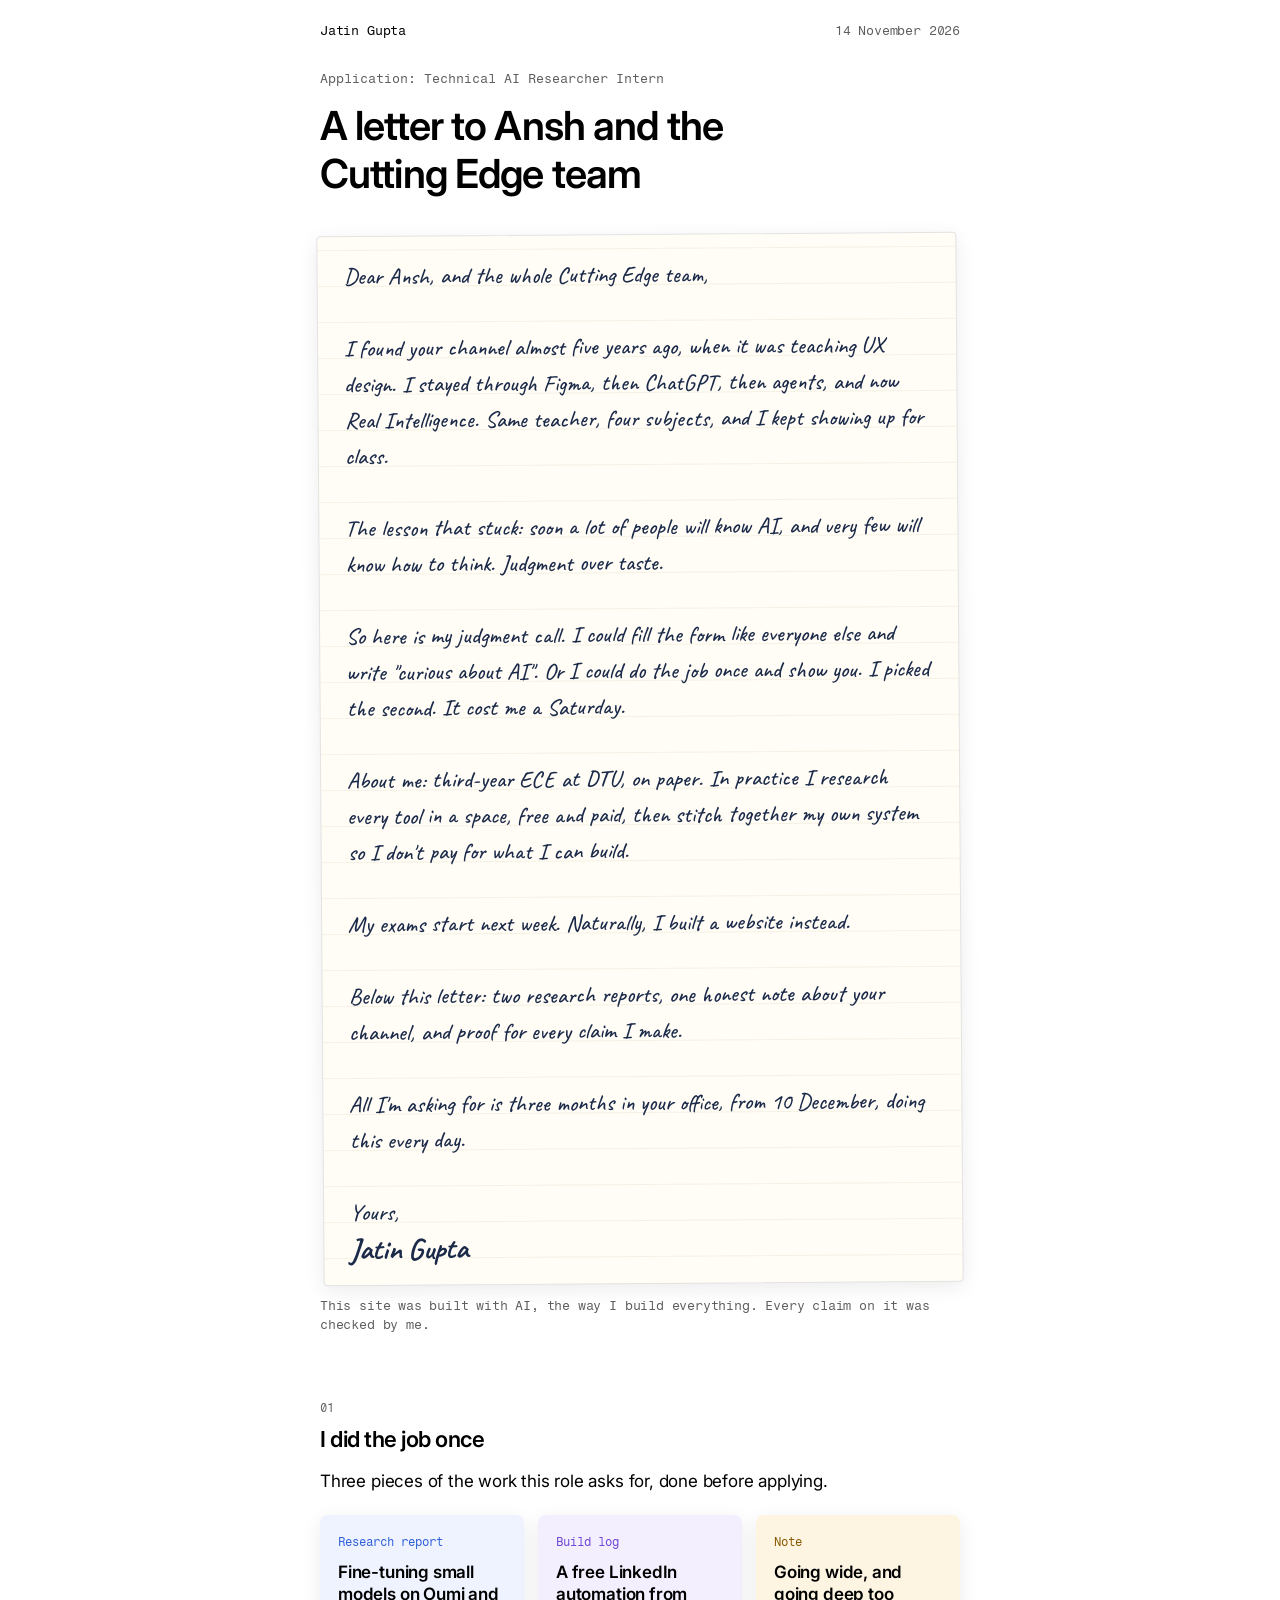
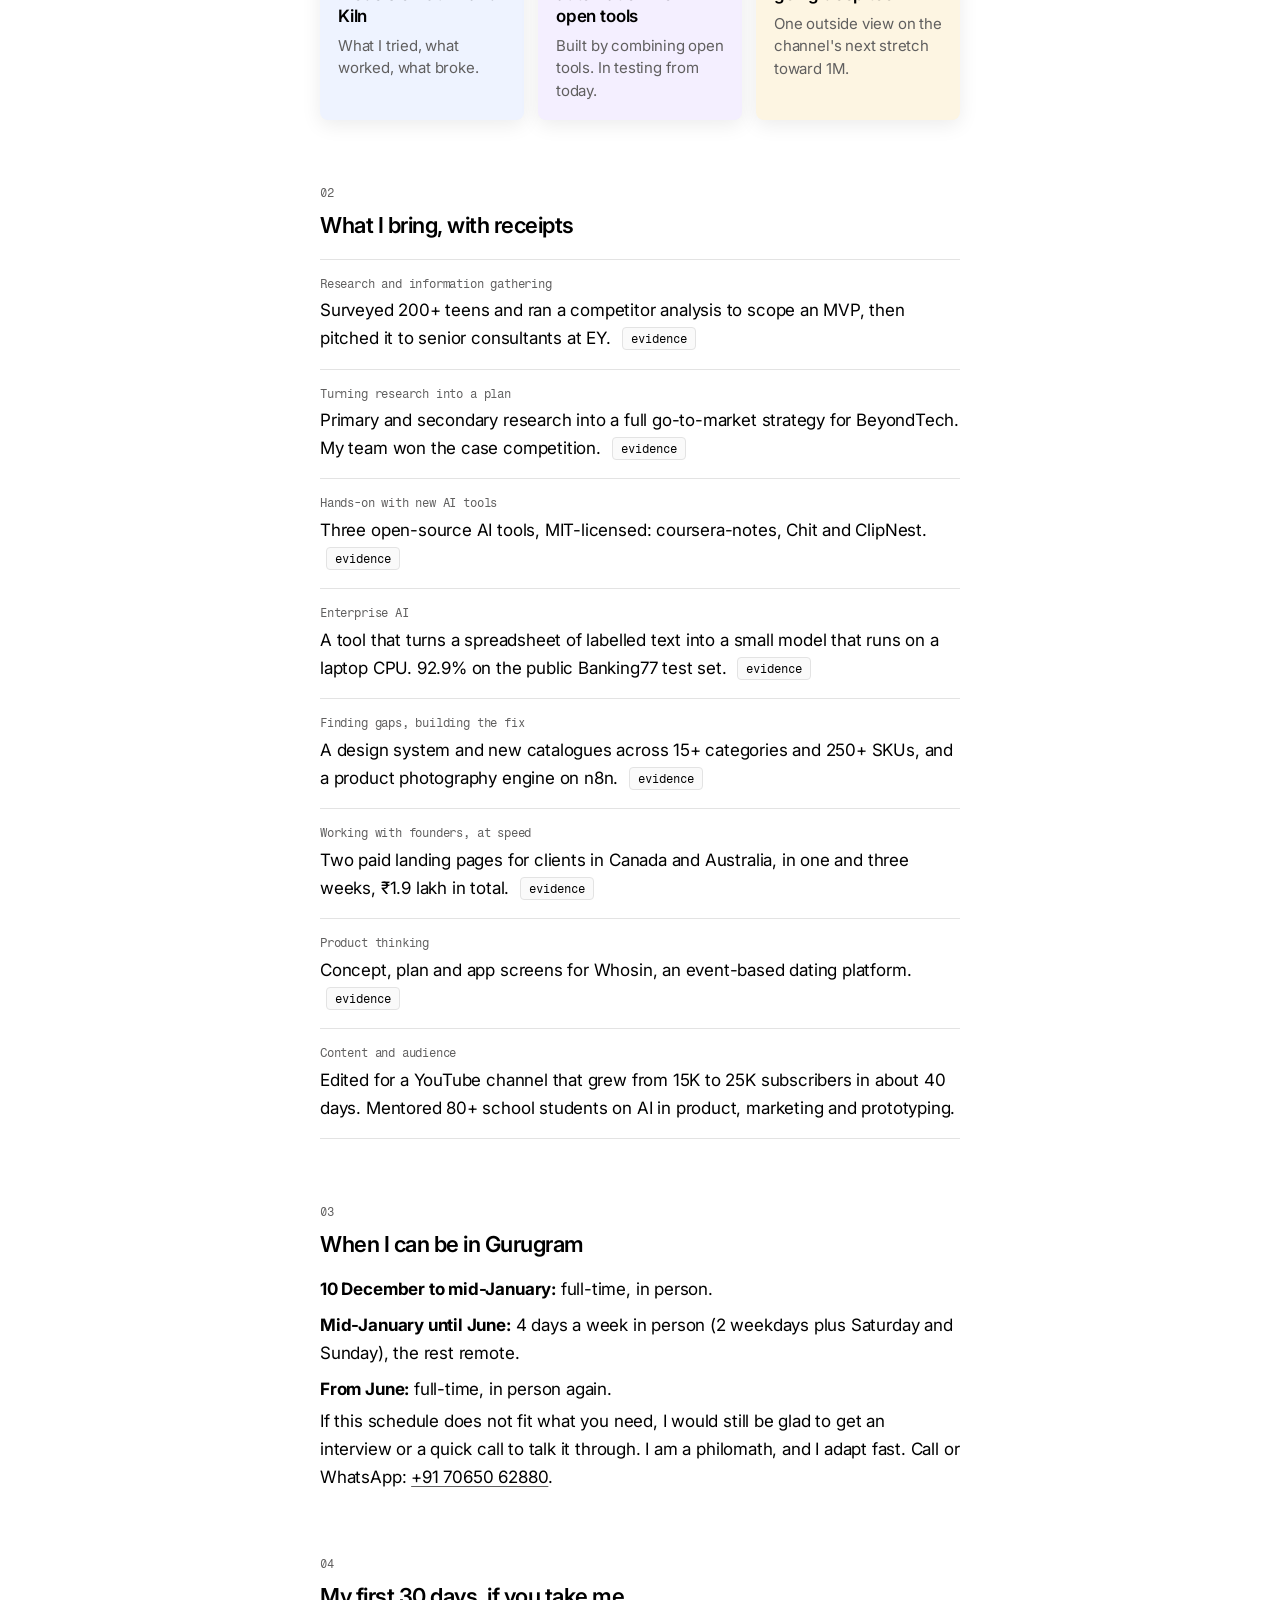
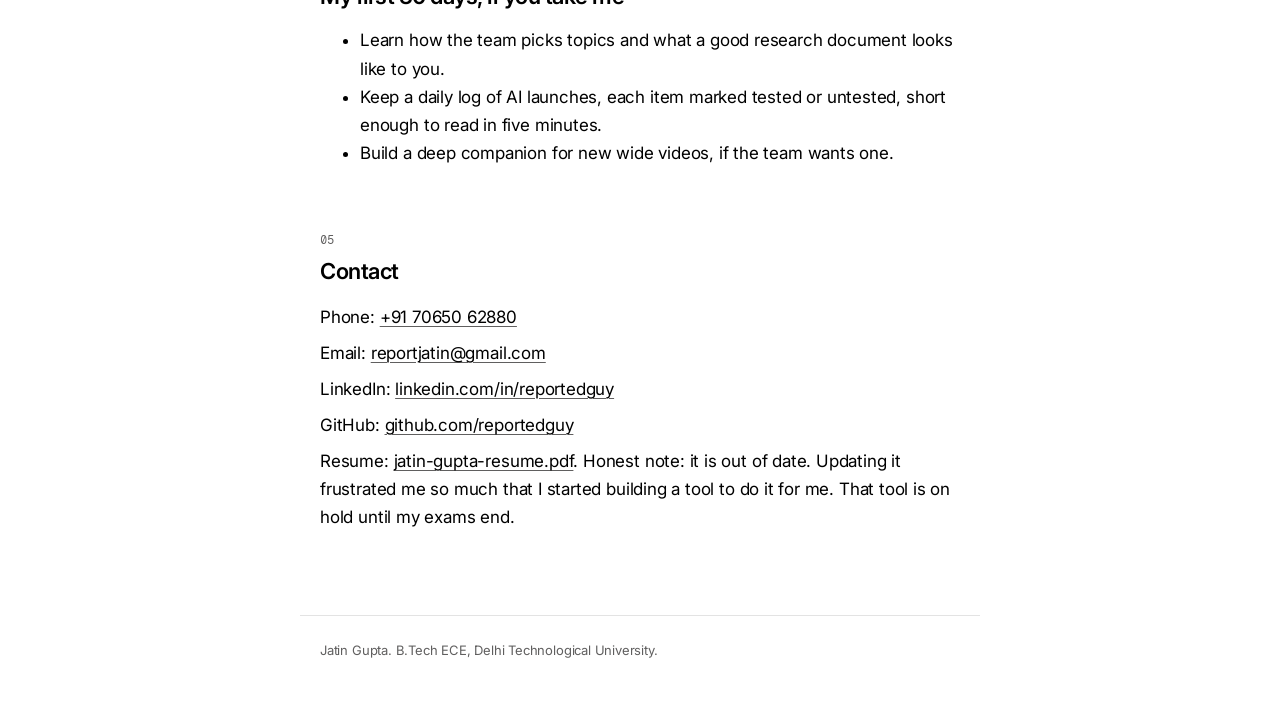
==== commit a298a0e0: "Remove header painting Co-Authored-By: Claude Fable 5.2 <noreply@anthropic.com>" ====
--- a/index.html
+++ b/index.html
@@ -19,9 +19,6 @@
 <main class="wrap">
 
   <section class="hero">
-    <figure>
-      <img src="assets/art/reading.webp" width="1200" height="822" alt="Carl Larsson, Holiday Reading (1916): a girl reading on a sunlit wooden porch">
-    </figure>
     <p class="kicker">Application: Technical AI Researcher Intern</p>
     <h1>A letter to Ansh and the Cutting Edge team</h1>
   </section>
@@ -122,7 +119,6 @@
 
 <footer class="site-foot">
   <p>Jatin Gupta. B.Tech ECE, Delhi Technological University.</p>
-  <p>Header painting: Carl Larsson, <em>Holiday Reading</em>, 1916. Public domain, via <a href="https://commons.wikimedia.org/wiki/File:Carl_Larsson_Holiday_reading_1916.jpg" target="_blank" rel="noopener">Wikimedia Commons</a>; resized and converted to WebP.</p>
 </footer>
 
 </body>
